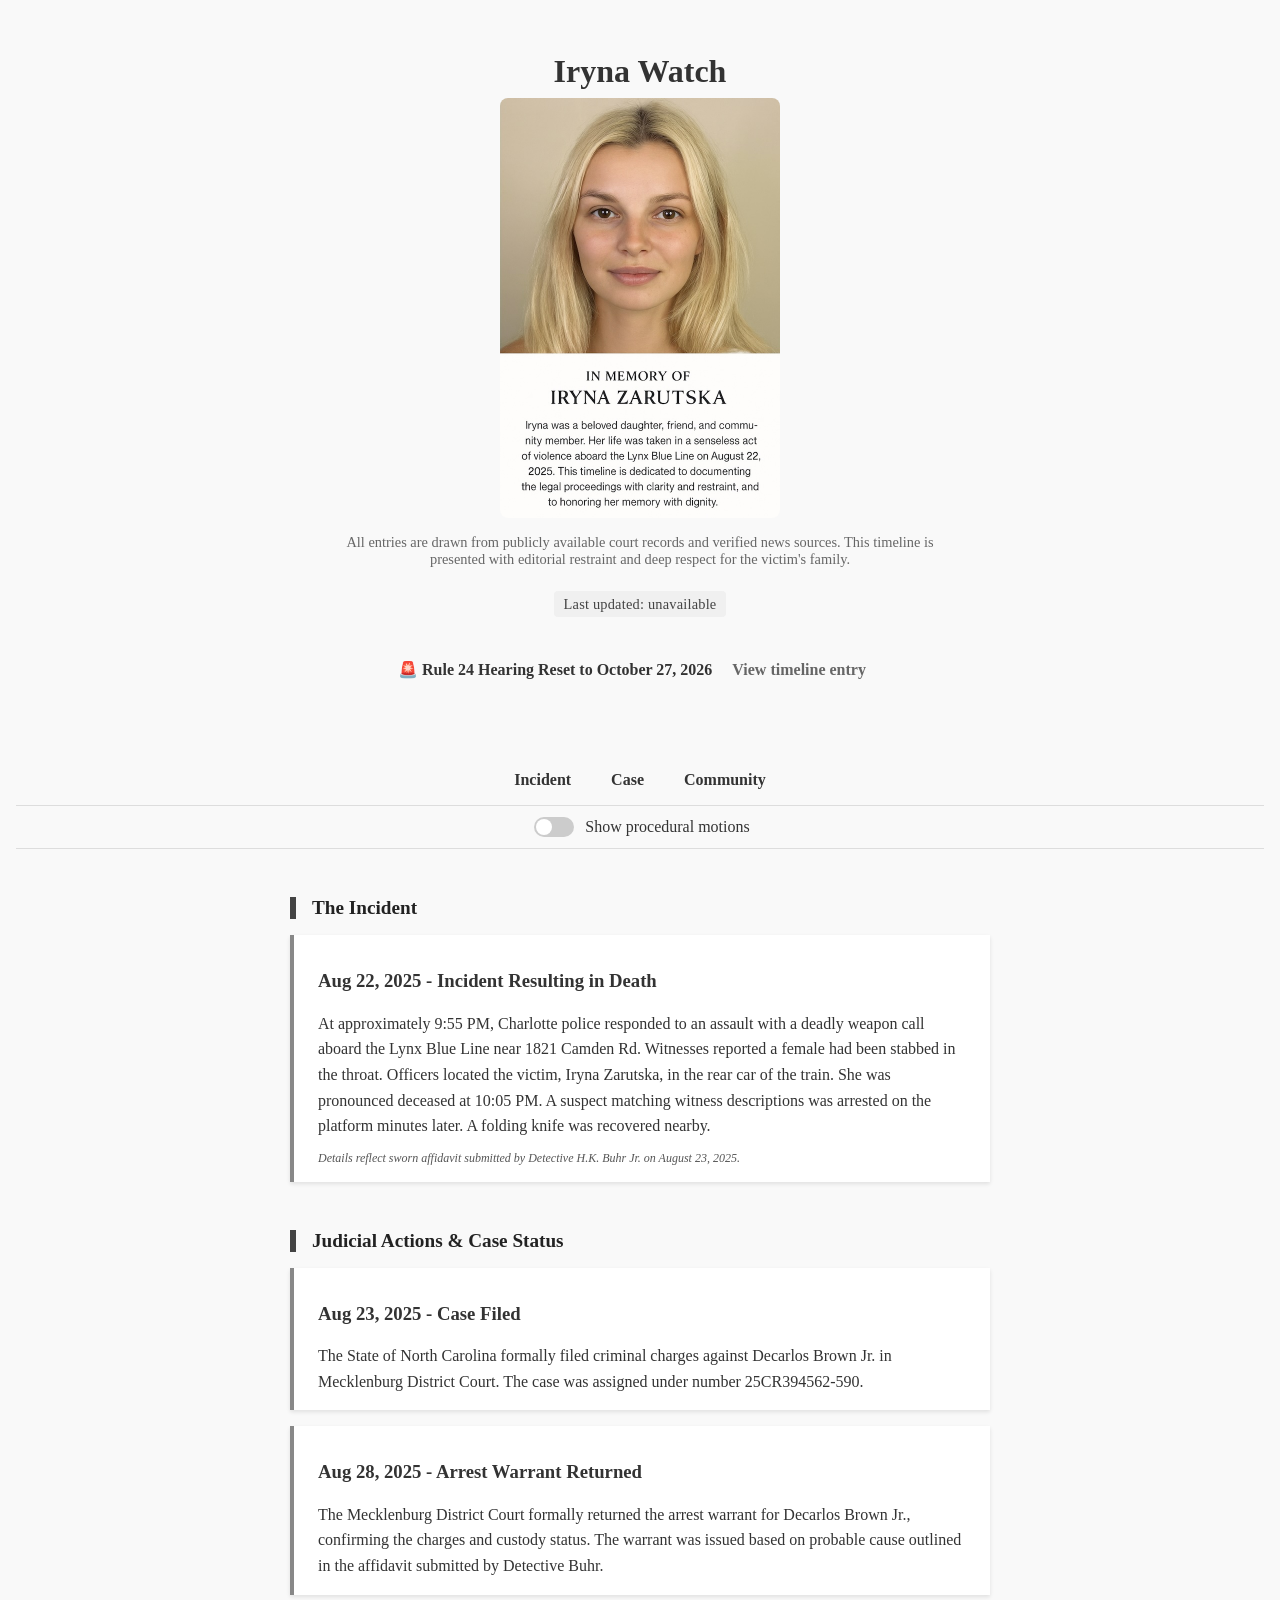
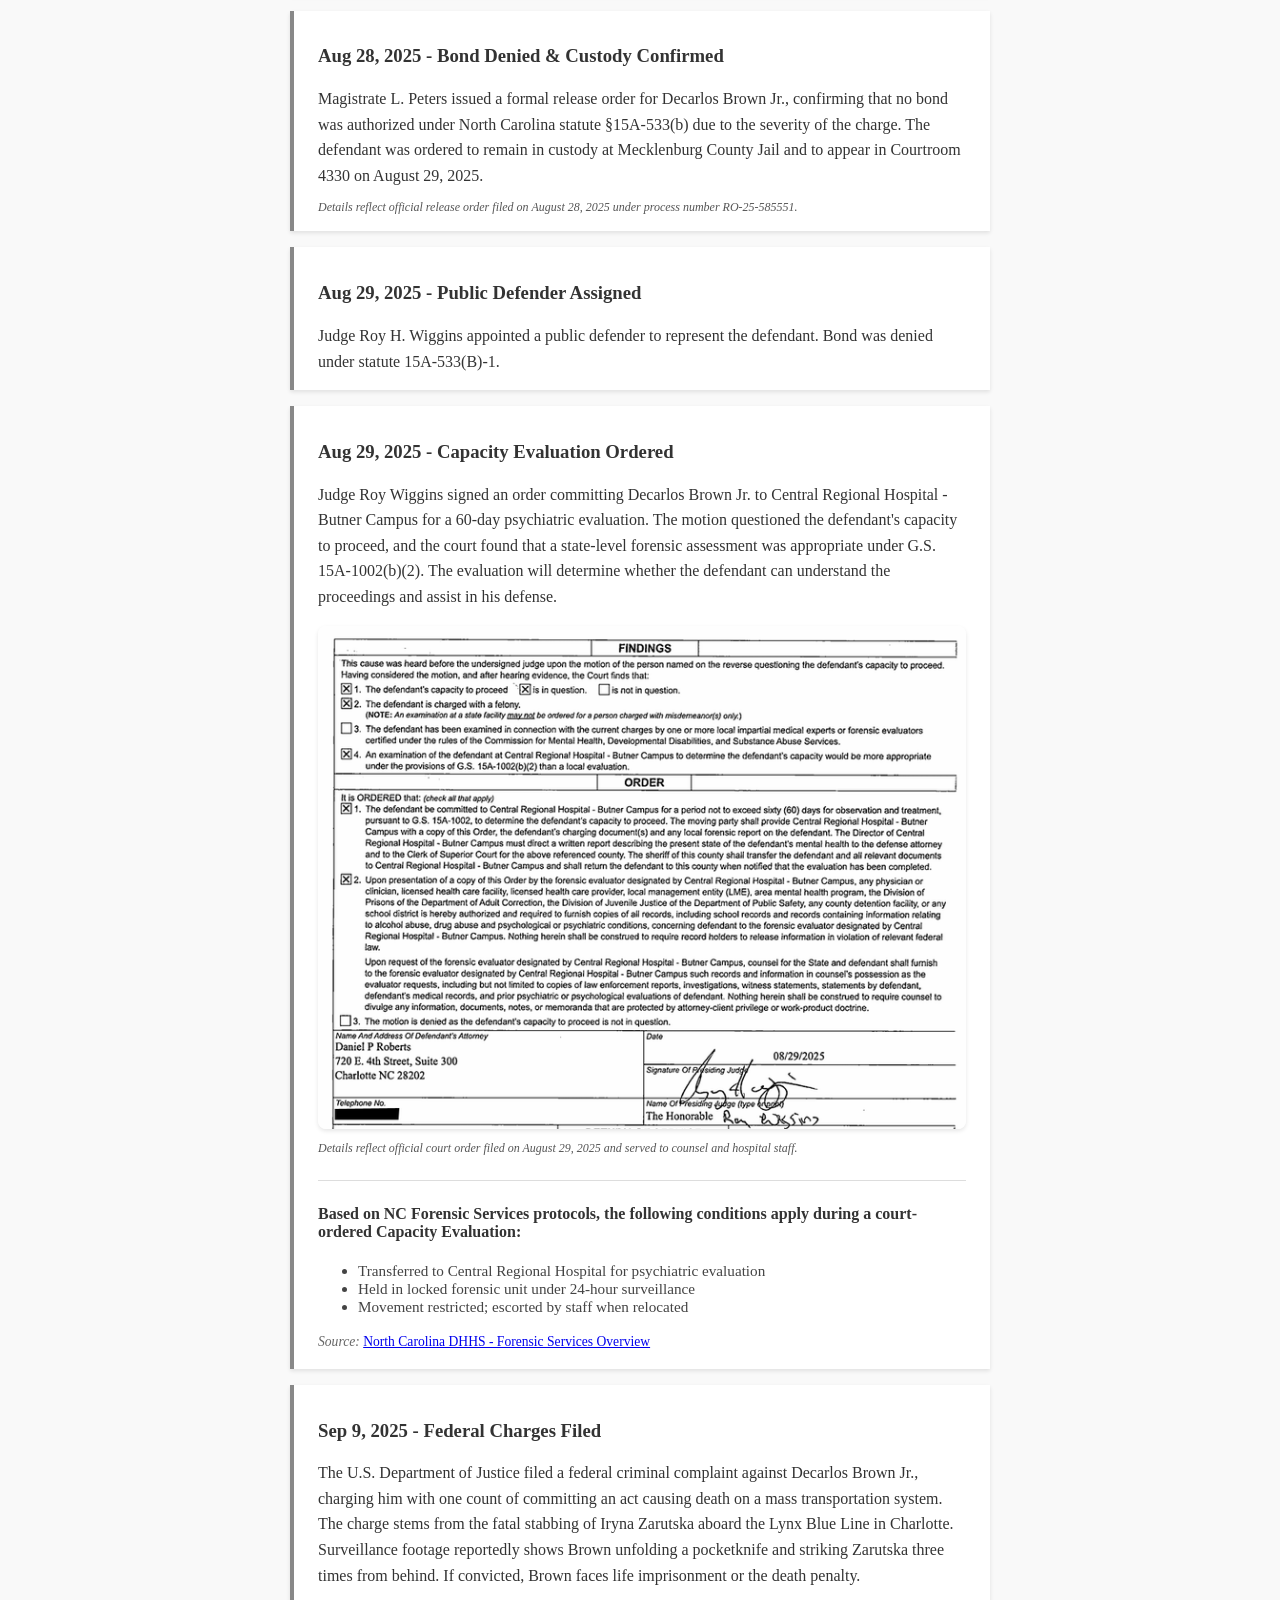
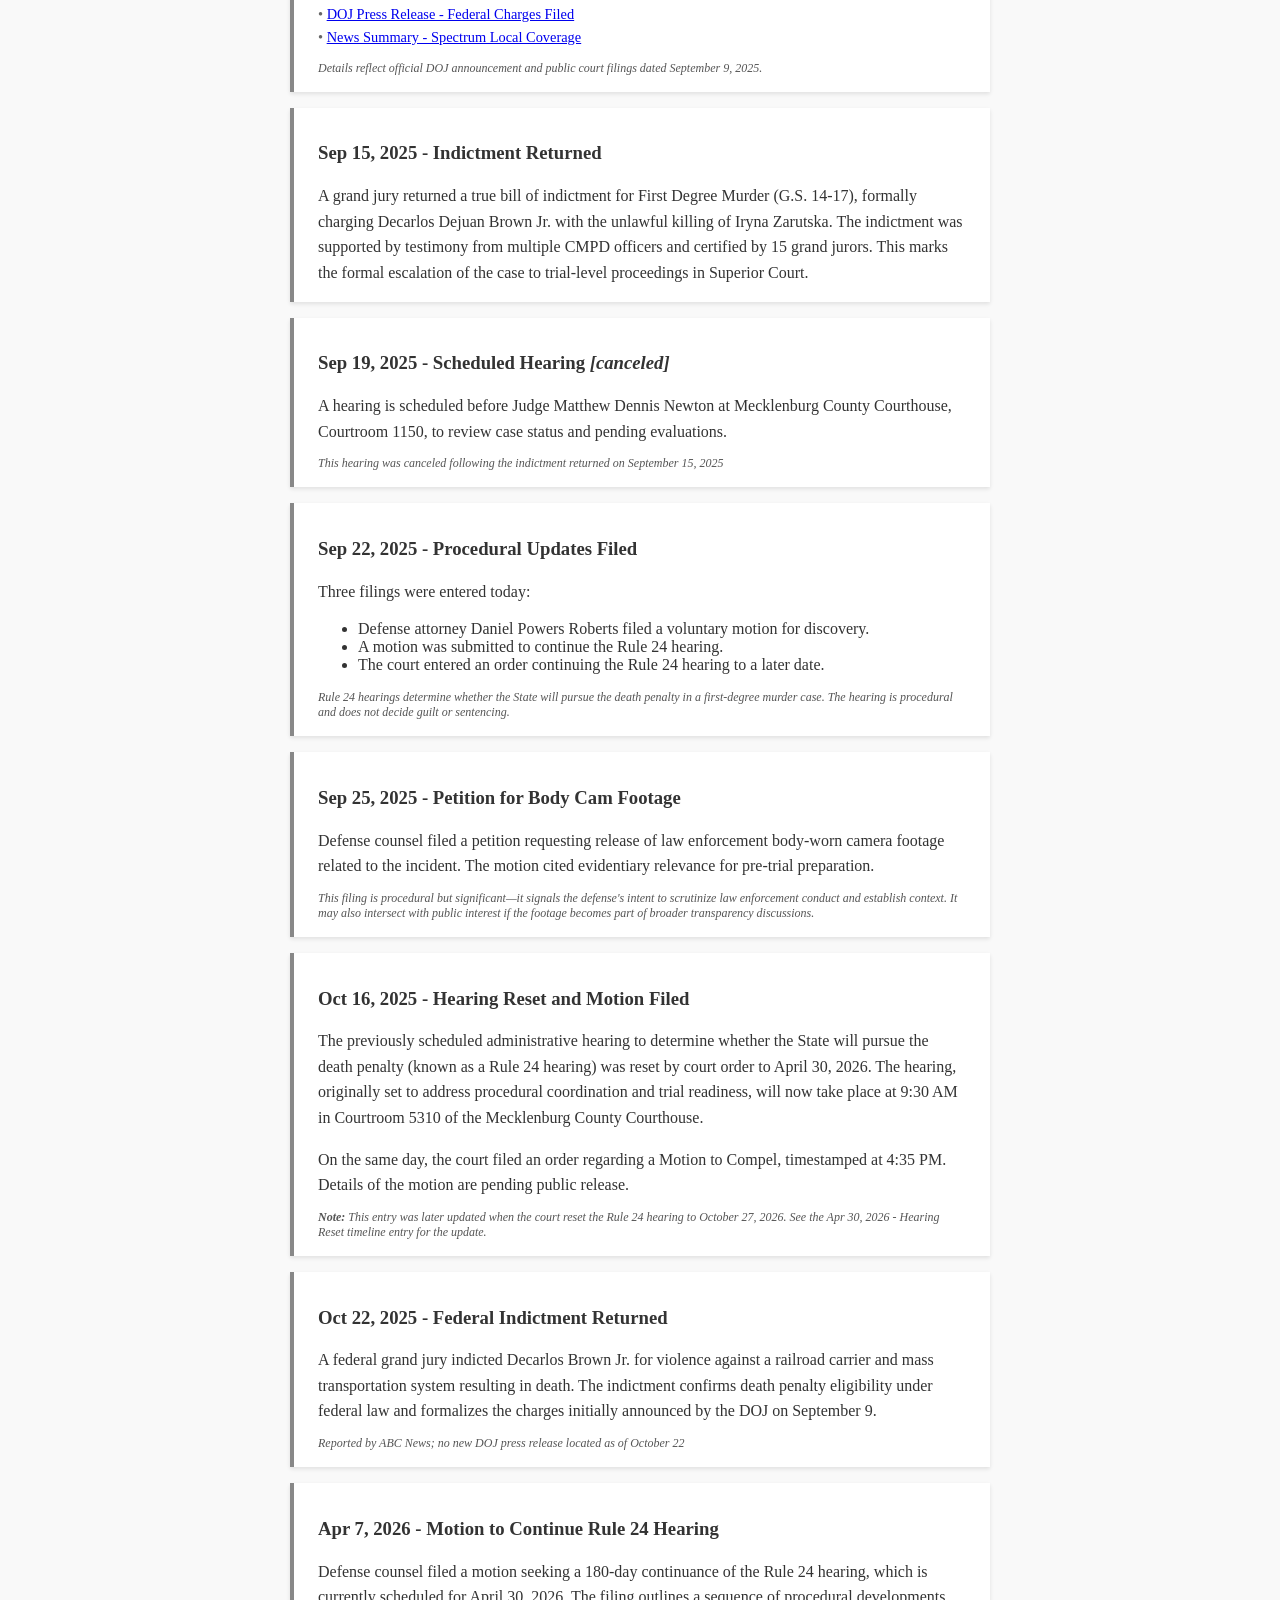
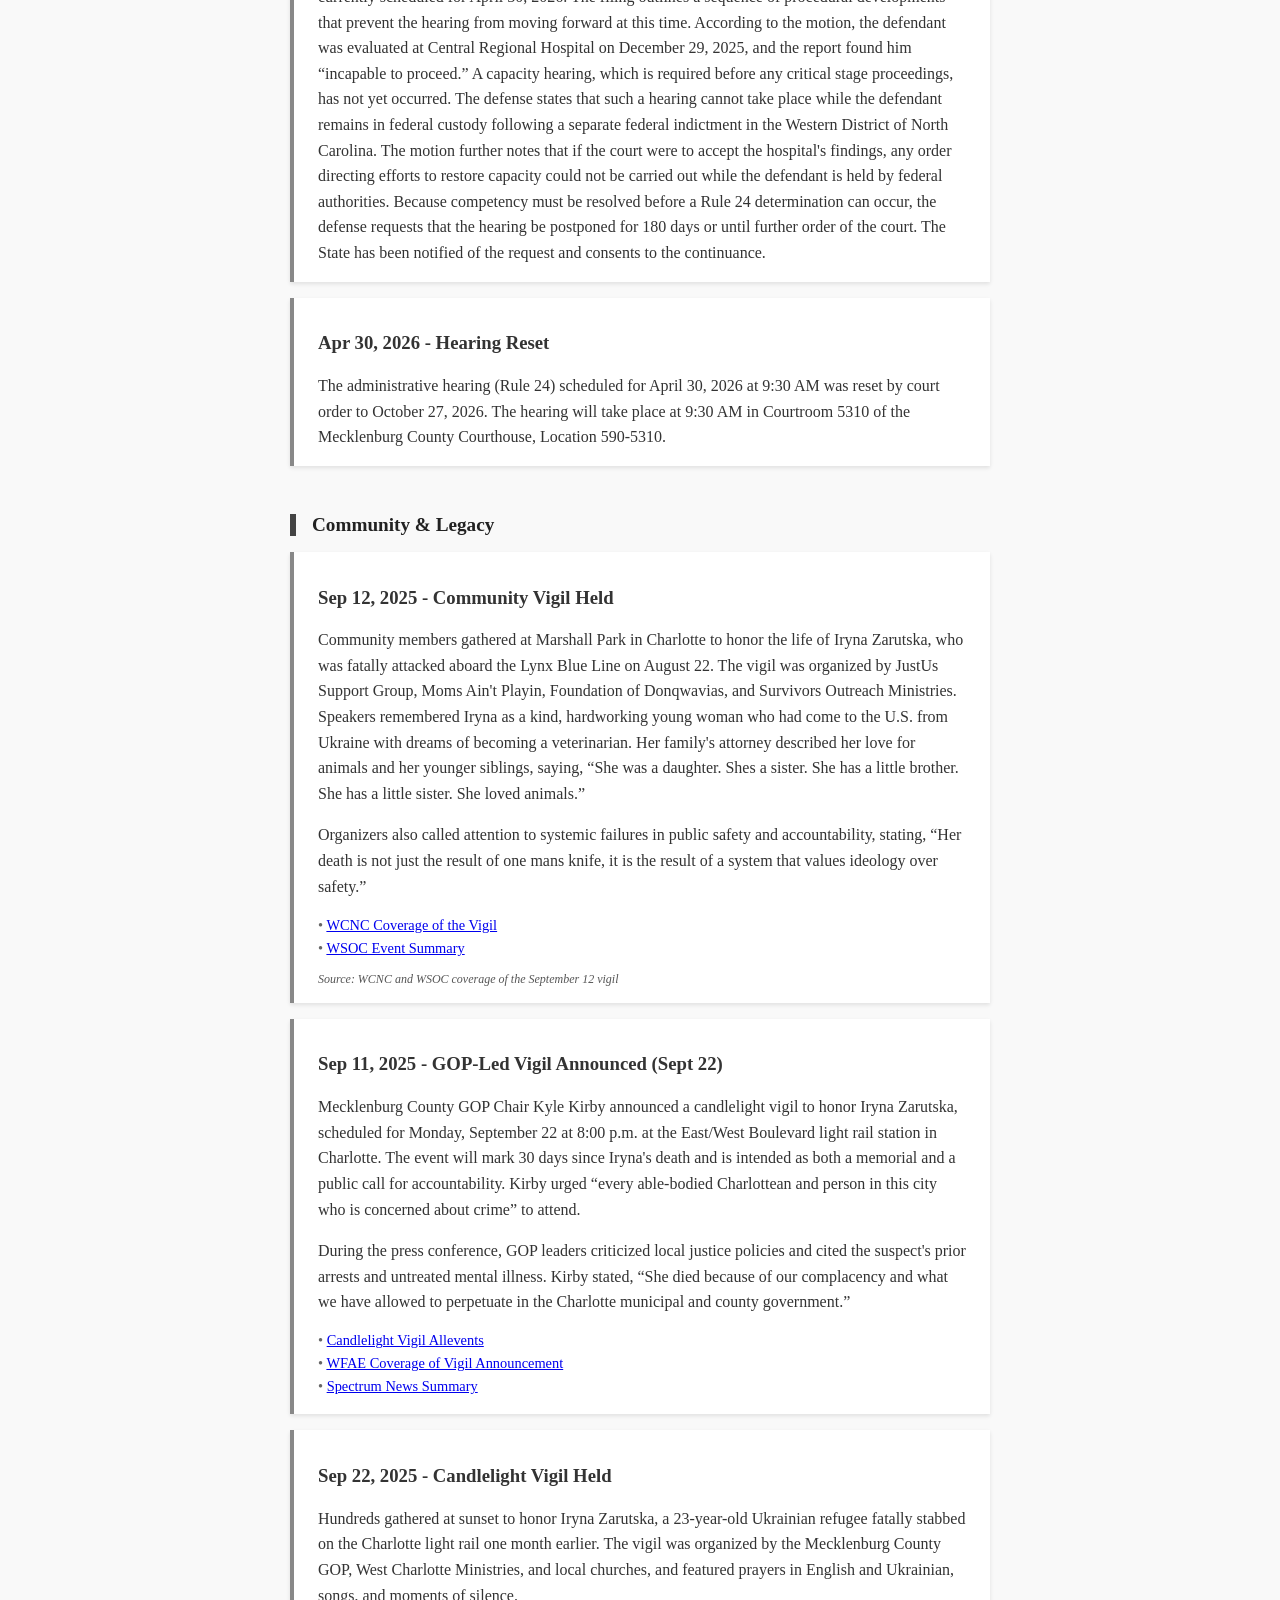
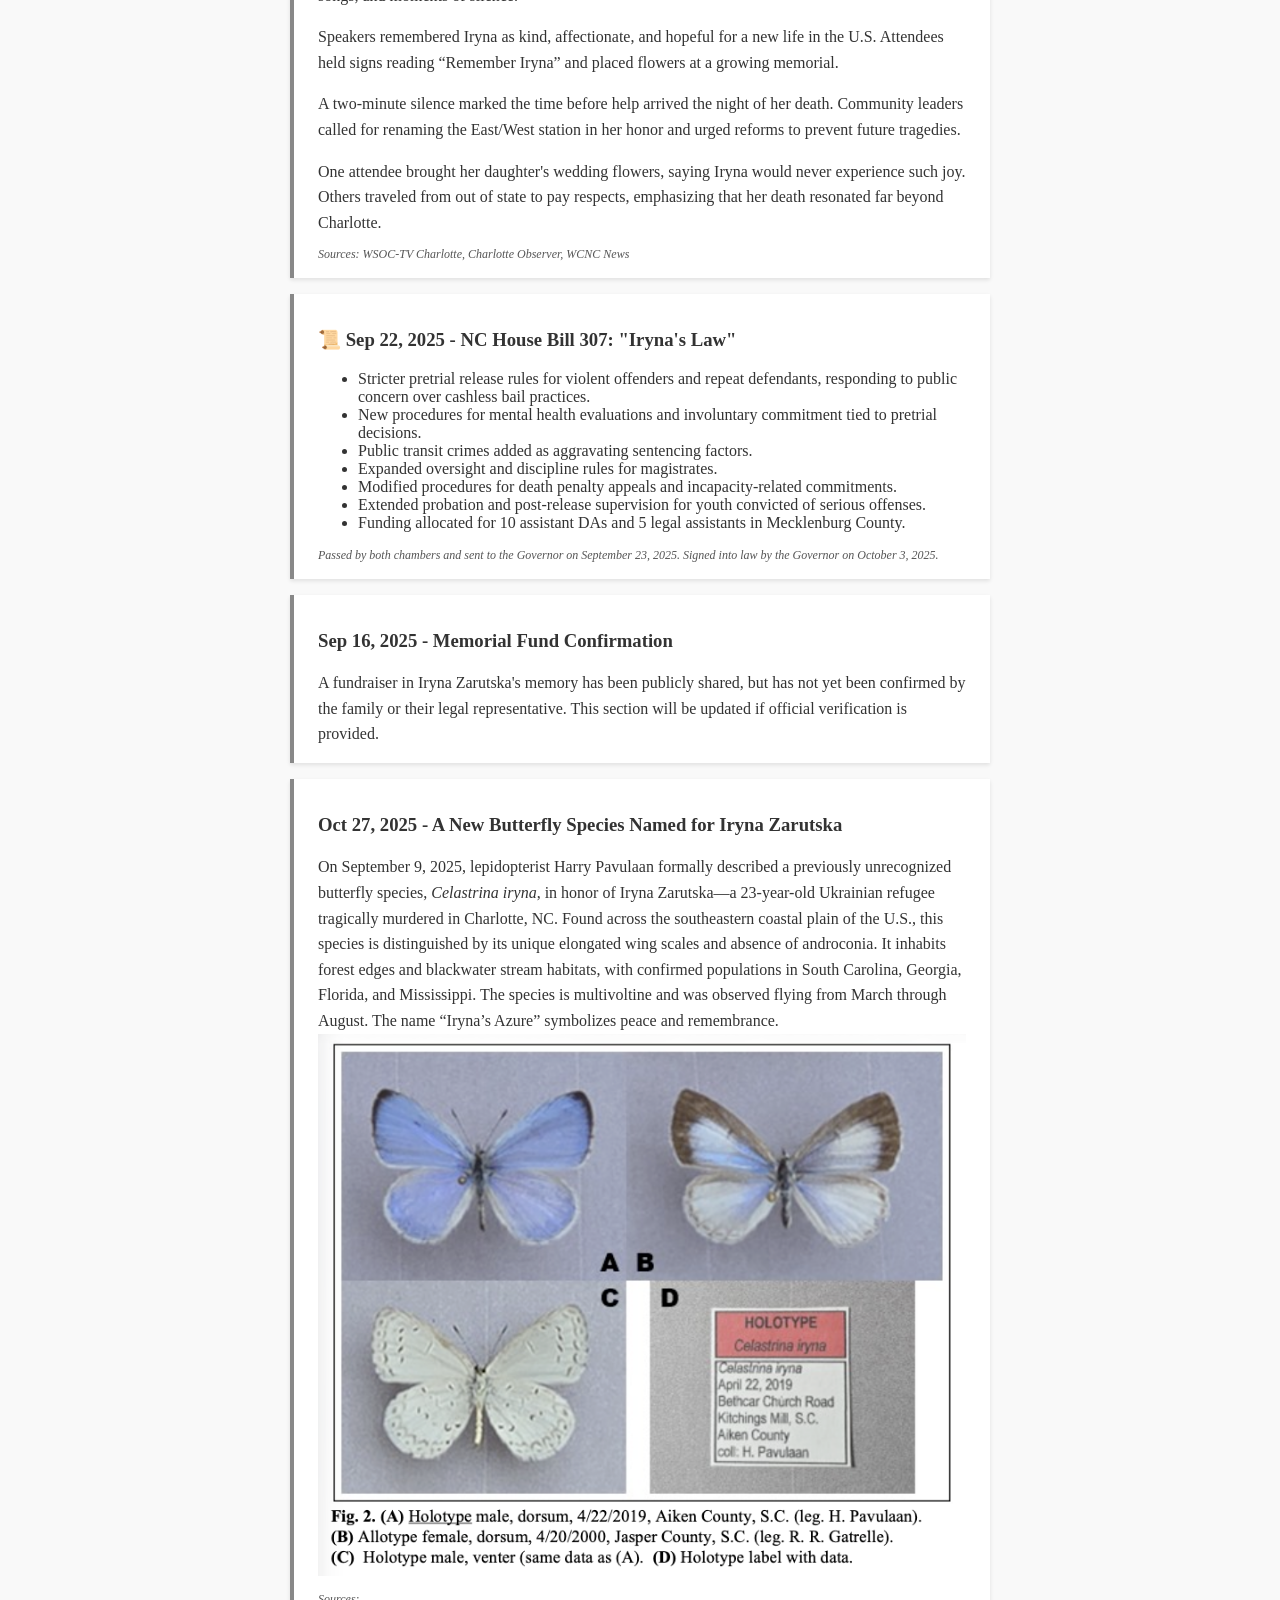
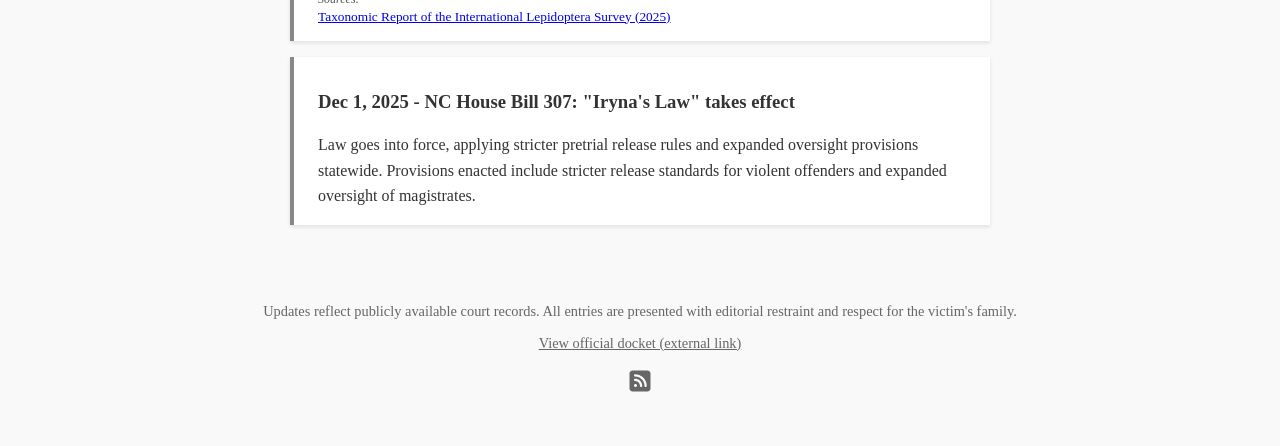
==== index.html @ 1e47bc7c "Timeline: Add Rule24 hearing reset for Oct 27 2026." ====
<!DOCTYPE html>
<html lang="en">
  <head>
    <meta charset="UTF-8">
    <title>Iryna-Watch</title>
    <meta name="description" content="Documenting the Iryna Zarutska case.">
    <meta property="og:title" content="Iryna-Watch">
    <meta property="og:description" content="Documenting the Iryna Zarutska case.">
    <meta property="og:url" content="https://irynawatch.netlify.app/">
    <meta property="og:type" content="website">
    <meta property="og:image" content="https://irynawatch.netlify.app/assets/preview.jpg">
    <meta property="og:image:type" content="image/jpeg">
    <meta property="og:image:width" content="1024">
    <meta property="og:image:height" content="1024">
    <meta property="og:locale" content="en_US">
    <meta property="og:site_name" content="Iryna-Watch">
    <meta property="og:image:alt" content="Logo and portrait for the Iryna-Watch initiative">
    <meta name="twitter:card" content="summary_large_image">
    <meta name="twitter:title" content="Iryna-Watch">
    <meta name="twitter:description" content="Documenting the Iryna Zarutska case.">
    <meta name="twitter:image" content="https://irynawatch.netlify.app/assets/twitter-preview.jpg">
    <meta name="twitter:image:alt" content="Portrait of Iryna Zarutska beside the Iryna-Watch title">
    <meta name="viewport" content="width=device-width, initial-scale=1">
    <meta name="theme-color" content="#2c2c2c">
    <link rel="stylesheet" href="./css/style.css">
    <link rel="icon" href="./assets/favicon.ico" type="image/x-icon">
    <link rel="icon" href="./assets/favicon-96x96.png" type="image/png">
    <link rel="icon" href="./assets/favicon.svg" type="image/svg+xml">
    <link rel="apple-touch-icon" href="./assets/apple-touch-icon.png" sizes="180x180">
    <meta name="apple-mobile-web-app-title" content="Iryna-Watch">
    <link rel="manifest" href="./site.webmanifest">
    <link rel="alternate" type="application/rss+xml" title="Iryna Watch RSS Feed" href="./rss.xml">
  </head>

  <body>
    <header class="page-header">

      <h1 class="page-title">Iryna Watch</h1>
      <img src="./assets/memorial-small.jpg" alt="Iryna Zarutska" class="memorial-img" width="560" height="840">
      <p class="header-desc">
        All entries are drawn from publicly available court records and verified news sources. This timeline is presented with editorial restraint and deep respect for the victim's family.
      </p>
      <p class="last-updated" id="release-tag">Last updated: loading…</p>
      <p class="hot-topic">
       🚨 <strong>Rule 24 Hearing Reset to October 27, 2026</strong>
      <a href="#Rule24Reset" class="hot-topic-link">View timeline entry</a>
      </p>

    </header>

    <nav class="timeline-nav">
      <ul>
        <li><a href="#incident">Incident</a></li>
        <li><a href="#case">Case</a></li>
        <li><a href="#community">Community</a></li>
      </ul>
  </nav>

    <div class="filter-container">
      <label class="toggle-label">
        <input type="checkbox" id="show-motions" />
        <span class="toggle-text">Show procedural motions</span>
      </label>
    </div>

    <main class="timeline">
      <h2 class="group-header" id="incident">The Incident</h2>
      <section class="timeline-card" data-tag="incident">
        <h3>Aug 22, 2025 - Incident Resulting in Death</h3>
        <p>At approximately 9:55 PM, Charlotte police responded to an assault with a deadly weapon call aboard the Lynx Blue Line near 1821 Camden Rd. Witnesses reported a female had been stabbed in the throat. Officers located the victim, Iryna Zarutska, in the rear car of the train. She was pronounced deceased at 10:05 PM. A suspect matching witness descriptions was arrested on the platform minutes later. A folding knife was recovered nearby.</p>
        <small><em>Details reflect sworn affidavit submitted by Detective H.K. Buhr Jr. on August 23, 2025.</em></small>
  </section>

      <h2 class="group-header" id="case">Judicial Actions &amp; Case Status</h2>
      <section class="timeline-card" data-tag="charges">
        <h3>Aug 23, 2025 - Case Filed</h3>
        <p>The State of North Carolina formally filed criminal charges against Decarlos Brown Jr. in Mecklenburg District Court. The case was assigned under number 25CR394562-590.</p>
  </section>

      <section class="timeline-card" data-tag="motion">
        <h3>Aug 28, 2025 - Arrest Warrant Returned</h3>
        <p>The Mecklenburg District Court formally returned the arrest warrant for Decarlos Brown Jr., confirming the charges and custody status. The warrant was issued based on probable cause outlined in the affidavit submitted by Detective Buhr.</p>
  </section>

      <section class="timeline-card" data-tag="motion">
        <h3>Aug 28, 2025 - Bond Denied &amp; Custody Confirmed</h3>
        <p>Magistrate L. Peters issued a formal release order for Decarlos Brown Jr., confirming that no bond was authorized under North Carolina statute §15A-533(b) due to the severity of the charge. The defendant was ordered to remain in custody at Mecklenburg County Jail and to appear in Courtroom 4330 on August 29, 2025.</p>
        <small><em>Details reflect official release order filed on August 28, 2025 under process number RO-25-585551.</em></small>
  </section>

      <section class="timeline-card" data-tag="hearing">
        <h3>Aug 29, 2025 - Public Defender Assigned</h3>
        <p>Judge Roy H. Wiggins appointed a public defender to represent the defendant. Bond was denied under statute 15A-533(B)-1.</p>
  </section>

      <section class="timeline-card" data-tag="motion">
        <h3>Aug 29, 2025 - Capacity Evaluation Ordered</h3>
        <p>Judge Roy Wiggins signed an order committing Decarlos Brown Jr. to Central Regional Hospital - Butner Campus for a 60-day psychiatric evaluation. The motion questioned the defendant's capacity to proceed, and the court found that a state-level forensic assessment was appropriate under G.S. 15A-1002(b)(2). The evaluation will determine whether the defendant can understand the proceedings and assist in his defense.</p>
        <img src="./assets/eval.png" alt="Court document..." class="img-doc" width="680" height="528">
        <small><em>Details reflect official court order filed on August 29, 2025 and served to counsel and hospital staff.</em></small>
        <hr class="timeline-hr">
        <h4 class="eval-conditions">
          Based on NC Forensic Services protocols, the following conditions apply during a court-ordered Capacity Evaluation:
        </h4>
        <ul class="eval-list">
          <li>Transferred to Central Regional Hospital for psychiatric evaluation</li>
          <li>Held in locked forensic unit under 24-hour surveillance</li>
          <li>Movement restricted; escorted by staff when relocated</li>
        </ul>
        <p class="eval-source">
          <em>Source:</em> <a href="https://www.ncdhhs.gov/divisions/state-operated-healthcare-facilities/forensic-services" target="_blank" rel="noopener noreferrer">North Carolina DHHS - Forensic Services Overview</a>
        </p>
  </section>

      <section class="timeline-card" data-tag="charges">
        <h3>Sep 9, 2025 - Federal Charges Filed</h3>
        <p>The U.S. Department of Justice filed a federal criminal complaint against Decarlos Brown Jr., charging him with one count of committing an act causing death on a mass transportation system. The charge stems from the fatal stabbing of Iryna Zarutska aboard the Lynx Blue Line in Charlotte. Surveillance footage reportedly shows Brown unfolding a pocketknife and striking Zarutska three times from behind. If convicted, Brown faces life imprisonment or the death penalty.</p>
        <p class="source-links">
          • <a href="https://www.justice.gov/opa/pr/justice-department-charges-light-rail-attacker-federal-crime" target="_blank" rel="noopener noreferrer">DOJ Press Release - Federal Charges Filed</a><br>
          • <a href="https://spectrumlocalnews.com/nc/charlotte/news/2025/09/09/charlotte-train-stabbing-federal-charge" target="_blank" rel="noopener noreferrer">News Summary - Spectrum Local Coverage</a>
        </p>
        <small><em>Details reflect official DOJ announcement and public court filings dated September 9, 2025.</em></small>
  </section>

      <section class="timeline-card" data-tag="indictment">
        <h3>Sep 15, 2025 - Indictment Returned</h3>
        <p>A grand jury returned a true bill of indictment for First Degree Murder (G.S. 14-17), formally charging Decarlos Dejuan Brown Jr. with the unlawful killing of Iryna Zarutska. The indictment was supported by testimony from multiple CMPD officers and certified by 15 grand jurors. This marks the formal escalation of the case to trial-level proceedings in Superior Court.</p>
  </section>

      <section class="timeline-card" data-tag="procedural-motion">
        <h3>Sep 18, 2025 - Capacity Evaluation Update</h3>
        <p>The Superior Court entered a supplementary order confirming that the defendant's forensic evaluation for capacity to proceed will be conducted at Central Regional Hospital. Any prior orders for local forensic examination were declared moot. The State did not request a hearing on the motion.</p>
  </section>

      <section class="timeline-card" data-tag="hearing">
        <h3>Sep 19, 2025 - Scheduled Hearing <em>[canceled]</em></h3>
        <p>A hearing is scheduled before Judge Matthew Dennis Newton at Mecklenburg County Courthouse, Courtroom 1150, to review case status and pending evaluations.</p>
        <small><em>This hearing was canceled following the indictment returned on September 15, 2025</em></small>
  </section>

      <section class="timeline-card" data-tag="motion">
        <h3>Sep 22, 2025 - Procedural Updates Filed</h3>
        <p>Three filings were entered today:</p>
        <ul>
          <li>Defense attorney Daniel Powers Roberts filed a voluntary motion for discovery.</li>
          <li>A motion was submitted to continue the Rule 24 hearing.</li>
          <li>The court entered an order continuing the Rule 24 hearing to a later date.</li>
        </ul>
        <small><em>Rule 24 hearings determine whether the State will pursue the death penalty in a first-degree murder case. The hearing is procedural and does not decide guilt or sentencing.</em></small>
  </section>

      <section class="timeline-card" data-tag="motion">
        <h3>Sep 25, 2025 - Petition for Body Cam Footage</h3>
        <p>Defense counsel filed a petition requesting release of law enforcement body-worn camera footage related to the incident. The motion cited evidentiary relevance for pre-trial preparation.</p>
        <small><em>This filing is procedural but significant—it signals the defense's intent to scrutinize law enforcement conduct and establish context. It may also intersect with public interest if the footage becomes part of broader transparency discussions.</em></small>  
  </section>

      <section class="timeline-card" data-tag="procedural-motion">
        <h3>Sep 26, 2025 - Ex Parte Record Access Motions</h3>
        <p>Defense counsel filed ex parte motions requesting access to institutional records, including jail, prison, and school records. The court granted each request the same day through corresponding orders.</p>
        <small><em>These filings are procedural and reflect standard pre-trial discovery efforts. Ex parte motions are reviewed by the court without opposing counsel present and are common in cases involving background or contextual records.</em></small>
  </section>

      <section class="timeline-card" data-tag="procedural-motion">
        <h3>Sep 29, 2025 - Motion and Amended Order to Compel Medical Records</h3>
        <p>Defense counsel filed a motion to compel disclosure of medical records relevant to the defendant, citing evidentiary relevance for pre-trial preparation. On October 1, the court issued an amended order refining the request: limiting the date range to January 1 - August 31, 2025, reinforcing HIPAA compliance, and prohibiting public disclosure without further court approval.</p>
        <small><em>This motion is procedural and does not imply any specific condition or outcome. Medical record requests are common in cases where health history may inform legal arguments. A defense objection to the amended order was filed on October 3, 2025; no ruling has been issued</em></small>
  </section>

      <section class="timeline-card" data-tag="procedural-motion">
        <h3>Oct 10, 2025 - Request for Duplicate Audio Recording</h3>
        <p>A procedural request was filed to obtain a copy of the courtroom audio from the October 3 hearing in the case of State of NC v. Decarlos Dejuan Brown, Jr.</p>
        <small><em>No transcript included; request pertains to non-confidential audio only.</em></small>
  </section>

      <section class="timeline-card" data-tag="hearing" id="Rule24Hearing">
        <h3>Oct 16, 2025 - Hearing Reset and Motion Filed</h3>
        <p>The previously scheduled administrative hearing to determine whether the State will pursue the death penalty (known as a Rule 24 hearing) was reset by court order to April 30, 2026. The hearing, originally set to address procedural coordination and trial readiness, will now take place at 9:30 AM in Courtroom 5310 of the Mecklenburg County Courthouse.</p>
        <p>On the same day, the court filed an order regarding a Motion to Compel, timestamped at 4:35 PM. Details of the motion are pending public release.</p>
        <small><em><strong>Note:</strong> This entry was later updated when the court reset the Rule 24 hearing to October 27, 2026. See the Apr 30, 2026 - Hearing Reset timeline entry for the update.</em></small>
  </section>

      <section class="timeline-card" data-tag="procedural-motion">
        <h3>Oct 20, 2025 - Motion for Protective Order</h3>
        <p>A motion for protective order for records was filed.</p>
        <small><em>Typically used to request that certain records be shielded from disclosure during a case. While the docket does not specify which party filed the motion or what records are involved, these motions are commonly used to protect sensitive personal, medical, or institutional information. Further updates may clarify the scope or outcome.</em></small>
  </section>

      <section class="timeline-card" data-tag="charges">
        <h3>Oct 22, 2025 - Federal Indictment Returned</h3>
        <p>A federal grand jury indicted Decarlos Brown Jr. for violence against a railroad carrier and mass transportation system resulting in death. The indictment confirms death penalty eligibility under federal law and formalizes the charges initially announced by the DOJ on September 9.</p>
        <small><em>Reported by ABC News; no new DOJ press release located as of October 22</em></small>
  </section>

      <section class="timeline-card" data-tag="procedural-motion">
        <h3>Jan 14, 2026 - Notice of Intent to Comply</h3>
        <p>A state agency filed a Notice of Intent to Comply with G.S. 120-19. The docket entry did not identify which agency or which records the notice pertains to, and no related filings were added.</p>
  </section>

      <section class="timeline-card" data-tag="procedural-motion">
        <h3>Mar 11, 2026 - Backfilled Scanned Motions and Orders</h3>
        <p>The Clerk's Office uploaded scanned copies of several sealed motions and orders originally filed between September and December 2025. These include ex parte requests for medical, jail, school, and prison records, along with related orders and affidavits. No new filings or substantive case activity were added to the docket; the update reflects the addition of the underlying PDF documents.</p>
  </section>

      <section class="timeline-card" data-tag="motion" id="Rule24Motion">
        <h3>Apr 7, 2026 - Motion to Continue Rule 24 Hearing</h3>
        <p>Defense counsel filed a motion seeking a 180-day continuance of the Rule 24 hearing, which is currently scheduled for April 30, 2026. The filing outlines a sequence of procedural developments that prevent the hearing from moving forward at this time. According to the motion, the defendant was evaluated at Central Regional Hospital on December 29, 2025, and the report found him “incapable to proceed.” A capacity hearing, which is required before any critical stage proceedings, has not yet occurred. The defense states that such a hearing cannot take place while the defendant remains in federal custody following a separate federal indictment in the Western District of North Carolina. The motion further notes that if the court were to accept the hospital's findings, any order directing efforts to restore capacity could not be carried out while the defendant is held by federal authorities. Because competency must be resolved before a Rule 24 determination can occur, the defense requests that the hearing be postponed for 180 days or until further order of the court. The State has been notified of the request and consents to the continuance.</p>
  </section>

      <section class="timeline-card" data-tag="hearing" id="Rule24Reset">
        <h3>Apr 30, 2026 - Hearing Reset</h3>
        <p>The administrative hearing (Rule 24) scheduled for April 30, 2026 at 9:30 AM was reset by court order to October 27, 2026. The hearing will take place at 9:30 AM in Courtroom 5310 of the Mecklenburg County Courthouse, Location 590-5310.</p>
  </section>



      <h2 class="group-header" id="community">Community &amp; Legacy</h2>
      <section class="timeline-card" data-tag="community">
        <h3>Sep 12, 2025 - Community Vigil Held</h3>
        <p>Community members gathered at Marshall Park in Charlotte to honor the life of Iryna Zarutska, who was fatally attacked aboard the Lynx Blue Line on August 22. The vigil was organized by JustUs Support Group, Moms Ain't Playin, Foundation of Donqwavias, and Survivors Outreach Ministries. Speakers remembered Iryna as a kind, hardworking young woman who had come to the U.S. from Ukraine with dreams of becoming a veterinarian. Her family's attorney described her love for animals and her younger siblings, saying, “She was a daughter. Shes a sister. She has a little brother. She has a little sister. She loved animals.”</p>
        <p>Organizers also called attention to systemic failures in public safety and accountability, stating, “Her death is not just the result of one mans knife, it is the result of a system that values ideology over safety.”</p>
        <p class="community-links">
          • <a href="https://www.wcnc.com/article/news/local/iryna-zarutska-charlotte-vigil/275-5983fac2-8337-4d11-b2a3-eb9b5cf558e5" target="_blank" rel="noopener noreferrer">WCNC Coverage of the Vigil</a><br>
          • <a href="https://www.wsoctv.com/news/local/vigil-be-held-friday-iryna-zarutska/EUEEP2QCGBEONLKJPRVCRZM45Q/" target="_blank" rel="noopener noreferrer">WSOC Event Summary</a>
        </p>
        <small><em>Source: WCNC and WSOC coverage of the September 12 vigil</em></small>
  </section>

      <section class="timeline-card" data-tag="community">
        <h3>Sep 11, 2025 - GOP-Led Vigil Announced (Sept 22)</h3>
        <p>Mecklenburg County GOP Chair Kyle Kirby announced a candlelight vigil to honor Iryna Zarutska, scheduled for Monday, September 22 at 8:00 p.m. at the East/West Boulevard light rail station in Charlotte. The event will mark 30 days since Iryna's death and is intended as both a memorial and a public call for accountability. Kirby urged “every able-bodied Charlottean and person in this city who is concerned about crime” to attend.</p>
        <p>During the press conference, GOP leaders criticized local justice policies and cited the suspect's prior arrests and untreated mental illness. Kirby stated, “She died because of our complacency and what we have allowed to perpetuate in the Charlotte municipal and county government.”</p>
        <p class="community-links">
          • <a href="https://allevents.in/charlotte/200028863220029?ref=sharer" target="_blank" rel="noopener noreferrer">Candlelight Vigil Allevents</a><br>
          • <a href="https://www.wfae.org/crime-justice/2025-09-11/mecklenburg-gop-plans-candlelight-vigil-for-light-rail-stabbing-victim" target="_blank" rel="noopener noreferrer">WFAE Coverage of Vigil Announcement</a><br>
          • <a href="https://spectrumlocalnews.com/nc/charlotte/news/2025/09/11/north-carolina-republicans-charlotte-stabbing" target="_blank" rel="noopener noreferrer">Spectrum News Summary</a>
        </p>
  </section>

      <section class="timeline-card" data-tag="community">
        <h3>Sep 22, 2025 - Candlelight Vigil Held</h3>
        <p>Hundreds gathered at sunset to honor Iryna Zarutska, a 23-year-old Ukrainian refugee fatally stabbed on the Charlotte light rail one month earlier. The vigil was organized by the Mecklenburg County GOP, West Charlotte Ministries, and local churches, and featured prayers in English and Ukrainian, songs, and moments of silence.</p>
        <p>Speakers remembered Iryna as kind, affectionate, and hopeful for a new life in the U.S. Attendees held signs reading “Remember Iryna” and placed flowers at a growing memorial.</p>
        <p>A two-minute silence marked the time before help arrived the night of her death. Community leaders called for renaming the East/West station in her honor and urged reforms to prevent future tragedies.</p>
        <p>One attendee brought her daughter's wedding flowers, saying Iryna would never experience such joy. Others traveled from out of state to pay respects, emphasizing that her death resonated far beyond Charlotte.</p>
        <small><em>Sources: WSOC-TV Charlotte, Charlotte Observer, WCNC News</em></small>
  </section>

      <section class="timeline-card" data-tag="community">
        <h3>📜 Sep 22, 2025 - NC House Bill 307: "Iryna's Law"</h3>
        <ul>
          <li>Stricter pretrial release rules for violent offenders and repeat defendants, responding to public concern over cashless bail practices.</li>
          <li>New procedures for mental health evaluations and involuntary commitment tied to pretrial decisions.</li>
          <li>Public transit crimes added as aggravating sentencing factors.</li>
          <li>Expanded oversight and discipline rules for magistrates.</li>
          <li>Modified procedures for death penalty appeals and incapacity-related commitments.</li>
          <li>Extended probation and post-release supervision for youth convicted of serious offenses.</li>
          <li>Funding allocated for 10 assistant DAs and 5 legal assistants in Mecklenburg County.</li>
        </ul>
        <small><em>Passed by both chambers and sent to the Governor on September 23, 2025. Signed into law by the Governor on October 3, 2025.</em></small>
  </section>

      <section class="timeline-card" data-tag="community">
        <h3>Sep 16, 2025 - Memorial Fund Confirmation</h3>
        <p>A fundraiser in Iryna Zarutska's memory has been publicly shared, but has not yet been confirmed by the family or their legal representative. This section will be updated if official verification is provided.</p>
  </section>

      <section class="timeline-card" data-tag="community" id="celastrina">
        <h3>Oct 27, 2025 - A New Butterfly Species Named for Iryna Zarutska</h3>
        <p>On September 9, 2025, lepidopterist Harry Pavulaan formally described a previously unrecognized butterfly species, <em>Celastrina iryna</em>, in honor of Iryna Zarutska—a 23-year-old Ukrainian refugee tragically murdered in Charlotte, NC. Found across the southeastern coastal plain of the U.S., this species is distinguished by its unique elongated wing scales and absence of androconia. It inhabits forest edges and blackwater stream habitats, with confirmed populations in South Carolina, Georgia, Florida, and Mississippi. The species is multivoltine and was observed flying from March through August. The name “Iryna’s Azure” symbolizes peace and remembrance.</p>
        <img src="./assets/celastrina-iryna.png" alt="Celastrina iryna holotype and allotype specimens" style="max-width:100%; height:auto;" />
        <small><em>Sources: </em><a href="https://digitalcommons.unl.edu/taxrpt/99" target="_blank">Taxonomic Report of the International Lepidoptera Survey (2025)</a></small>
  </section>

      <section class="timeline-card" data-tag="community" id="nc-house-bill-307">
        <h3>Dec 1, 2025 - NC House Bill 307: "Iryna's Law" takes effect</h3>
        <p>Law goes into force, applying stricter pretrial release rules and expanded oversight provisions statewide. Provisions enacted include stricter release standards for violent offenders and expanded oversight of magistrates.</p>
  </section>

    </main>

    <footer class="site-footer">
      <p>Updates reflect publicly available court records. All entries are presented with editorial restraint and respect for the victim's family.
      </p>
      <p>
        <a href="https://portal-nc.tylertech.cloud/app/RegisterOfActions/#/CD20A6C0FA0982A10AA153BC8CFC8214425060B1E84C22A7C8136D648B1D5587CCE50975BA0FE4952DAFDAE432EEDBA54657A2A8B636FB0D4304F8B2B06D79FDADA89FB85B9DDB947B189E45DF8B0470/anon/portalembed" target="_blank" rel="noopener" class="court-link">
          View official docket (external link)
        </a>
      </p>
      <p>
        <a href="./rss.xml" title="Subscribe to RSS feed"><img src="./assets/rss.svg" alt="RSS Feed" style="width:30px; height:30px;"/>
        </a>
      </p>
    </footer>
  
    <script src="./js/script.js"></script>
    <script src="./js/release-tag.js"></script>
  
  </body>
</html>
---- css/style.css ----
:root {
  --nav-height: 3em;
  --scroll-offset: 100px; 
}

/* Global behavior */
html {
  scroll-behavior: smooth;
}

[id] {
  scroll-margin-top: var(--scroll-offset);
}

/* Box-sizing reset for layout sanity */

*, *::before, *::after {
  box-sizing: border-box;
}

/* Header styles */

header.page-header {
  text-align: center;
  margin-bottom: 2rem;
}

.page-title {
  font-size: 2rem;
  margin-bottom: 0.5rem;
}

.memorial-img {
  max-width: 280px;
  height: auto;
  aspect-ratio: 2 / 3;
  border-radius: 8px;
  margin: 0 auto 1rem;
  display: block;
}

.header-desc {
  font-size: 0.9rem;
  color: #666;
  max-width: 600px;
  margin: 0.5rem auto;
}

/* Timeline card details */

.timeline-card .details {
  font-size: 0.9rem;
  color: #666;
}

.timeline-card .img-doc {
  max-width: 100%;
  height: auto;
  aspect-ratio: 85 / 66; /* Matches 680 × 528 */
  border-radius: 8px;
  margin-top: 1rem;
  box-shadow: 0 2px 4px color-mix(in srgb, black 10%, transparent);
  display: block;
}

.timeline-card .eval-conditions {
  font-size: 1rem;
  margin-top: 1rem;
  color: #333;
}

.timeline-card .eval-list {
  font-size: 0.95rem;
  color: #444;
  margin-top: 0.5rem;
}

.timeline-card .eval-source {
  font-size: 0.85rem;
  color: #666;
  margin-top: 0.5rem;
}

.timeline-card .source-links {
  font-size: 0.9rem;
  color: #666;
}

.timeline-card .community-links {
  font-size: 0.9rem;
  color: #666;
}

.court-link {
  color: #666;
  text-decoration: underline;
}

.timeline-hr {
  border: none;
  border-top: 1px solid #ddd;
  margin: 1.5rem 0;
}

body {
  font-family: Georgia, serif;
  background: #f9f9f9;
  margin: 0;
  padding: 1rem;
  color: #333;
}

header {
  text-align: center;
  padding: 1rem 0;
}

h1 {
  margin-bottom: 0.5rem;
}

.timeline {
  max-width: 700px;
  margin: 0 auto;
}

.group-header {
  border-left: 6px solid #444;
  padding-left: 1rem;
  margin-top: 3rem;
  margin-bottom: 1rem;
  font-size: 1.2rem;
  font-weight: bold;
  color: #222;
}

/* Improve contrast for small/em text */

.timeline-card small em {
  display: block;
  margin-top: 1em;
  font-size: 0.9em;
  color: #555;
}

.timeline-card {
  background: #fff;
  border-left: 4px solid #888;
  margin: 1rem 0;
  padding: 1rem 1.5rem;
  box-shadow: 0 2px 4px color-mix(in srgb, black 10%, transparent);
}

.timeline-card h2 {
  margin-top: 0;
  font-size: 1.1rem;
  color: #222;
}

.timeline-card p {
  margin-bottom: 0;
  line-height: 1.6;
}

/* Container styling */

.timeline-nav {
  background: #f9f9f9;
  padding: 0.5em 1em;
  border-bottom: 1px solid #ddd;
  text-align: center;
  position: sticky;
  top: 0;
  z-index: 1000;
}

/* Horizontal list layout */

.timeline-nav ul {
  display: inline-flex;
  gap: 1em;
  margin: 0;
  padding: 0;
  list-style: none;
}

/* Individual link styling */

.timeline-nav a {
  display: inline-block;
  text-decoration: none;
  color: #333;
  font-weight: bold;
  padding: 0.5em 0.75em;
  border-radius: 4px;
  transition: background 0.2s ease;
  white-space: nowrap;
}

.footer-links a {
  display: inline-block;
  margin: 0.5em;
  color: #666;
  text-decoration: none;
}

.footer-links a:hover {
  color: #333;
  text-decoration: underline;
}

/* Timeline hover effect (must come after .footer-links a:hover) */

.timeline-nav a:hover {
  background: #f0f0f0;
}

/* Footer styles */

.site-footer {
  text-align: center;
  font-size: 0.9rem;
  color: #666;
  margin-top: 3rem;
  padding: 1rem;
}

@media (width <= 480px) {
  .timeline-nav a {
    white-space: normal;
    word-break: break-word;
    text-align: center;
  }
}

/* Hot topic styling */

.timeline-hot-topic {
  background: #fff8e1;
  border-bottom: 1px solid #ddd;
  padding: 0.75rem 1rem;
  text-align: center;
  font-weight: bold;
  font-size: 1rem;
  border-left: 4px solid #546e7a;
  margin-bottom: 1em;
}

.hot-topic-link {
  color: #666;
  text-decoration: none;
  display: inline-block;
  padding: 0.75rem 1rem;
  text-align: center;
  font-weight: bold;
}

.hot-topic-link:hover {
  text-decoration: underline;
  background: #f0f0f0;
  border-bottom: 1px solid #ddd;
  color: #666;
}

/* Last updated badge */

.last-updated {
  font-size: 0.9rem;
  font-weight: 500;
  letter-spacing: 0.2px;
  color: #444;
  background-color: #f0f0f0;
  padding: 0.3rem 0.6rem;
  border-radius: 4px;
  display: inline-block;
  margin-bottom: 1rem;
}

/* Procedural motion hiding */

section.timeline-card[data-tag="procedural-motion"] {
  display: none;
}

/* Filter container */

.filter-container {
  position: sticky;
  display: flex;
  justify-content: center;
  top: var(--nav-height);
  border-bottom: 1px solid #ddd;
  background-color: #f9f9f9;
  z-index: 10;
  padding: 0.5em;
}

/* Toggle controls */

.toggle-label {
  display: flex;
  align-items: center;
  gap: 0.5em;
  font-size: 1rem;
  cursor: pointer;
}

.toggle-text {
  line-height: 1;
}

input[type="checkbox"] {
  appearance: none;
  width: 40px;
  height: 20px;
  background: #ccc;
  border-radius: 10px;
  position: relative;
  outline: none;
  cursor: pointer;
}

input[type="checkbox"]:checked {
  background: #07c;
}

input[type="checkbox"]::before {
  content: '';
  position: absolute;
  top: 2px;
  left: 2px;
  width: 16px;
  height: 16px;
  background: white;
  border-radius: 50%;
  transition: 0.2s;
}

input[type="checkbox"]:checked::before {
  left: 22px;
}
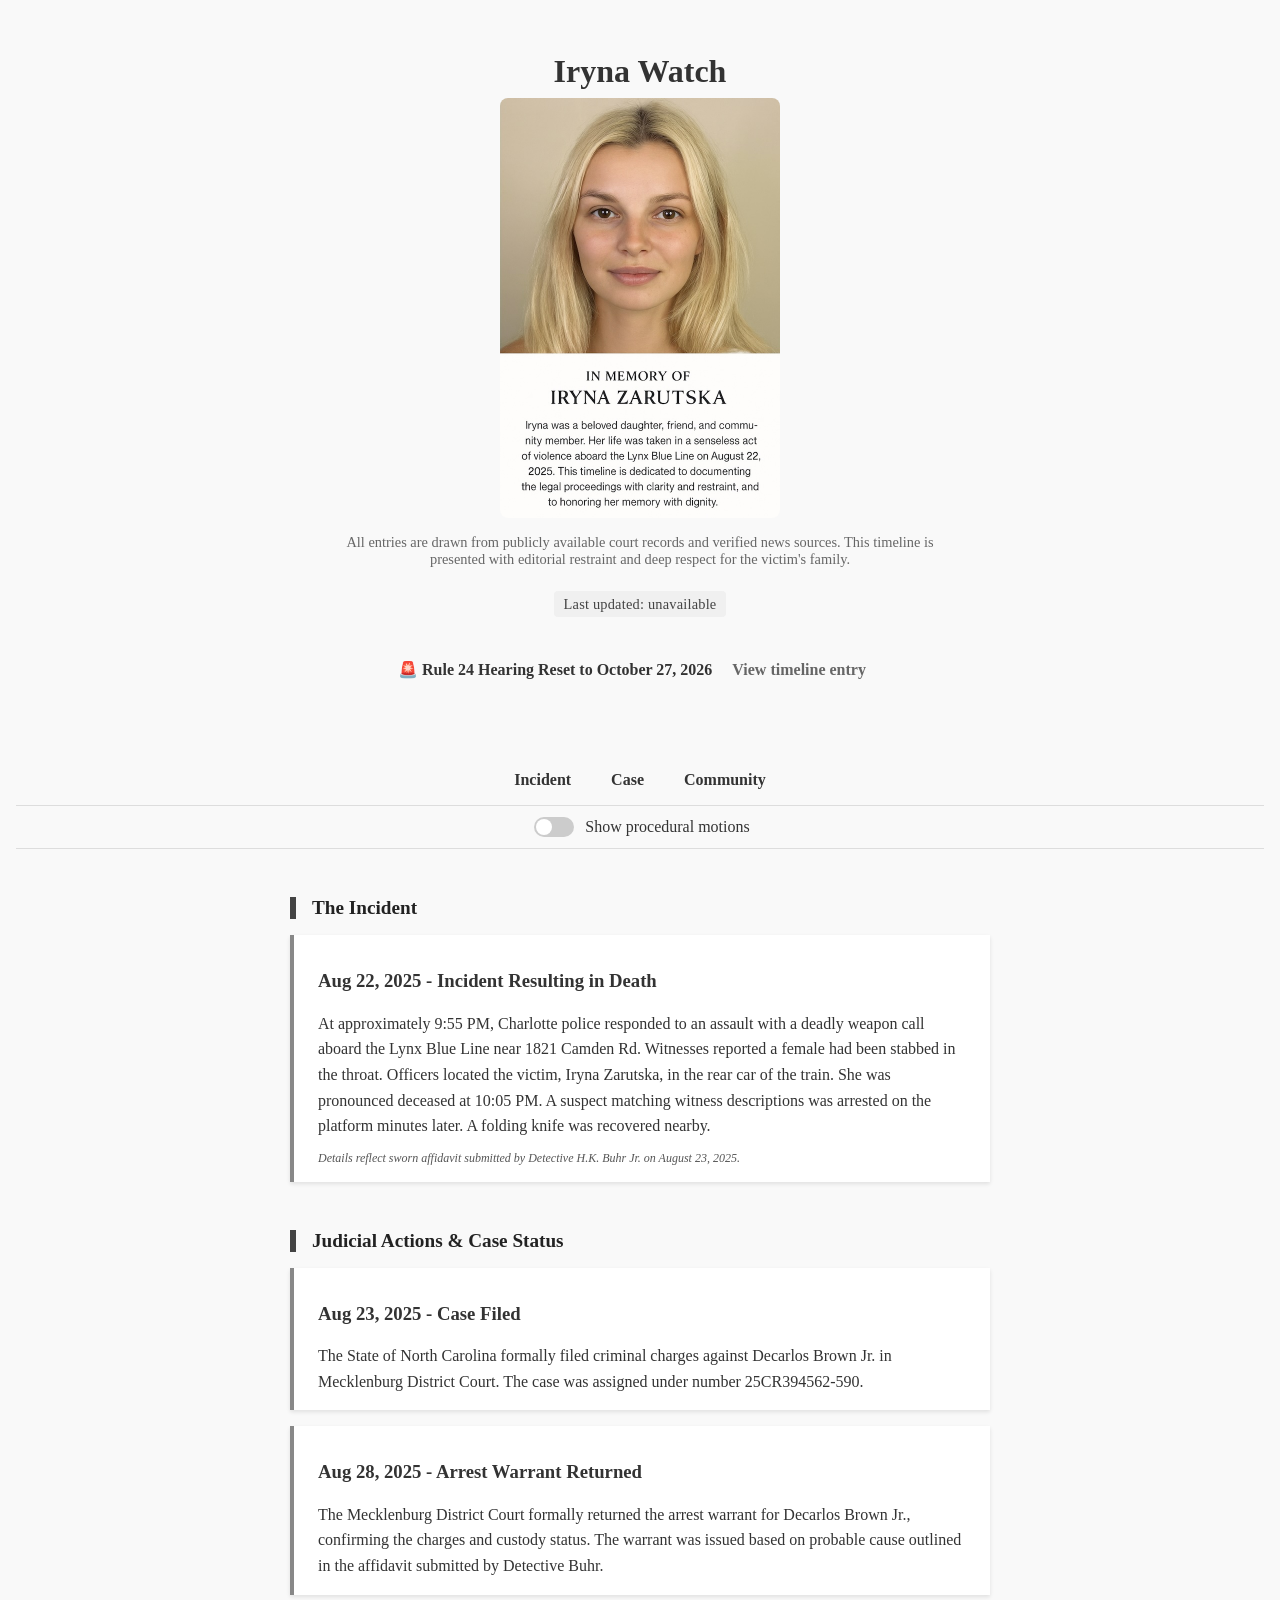
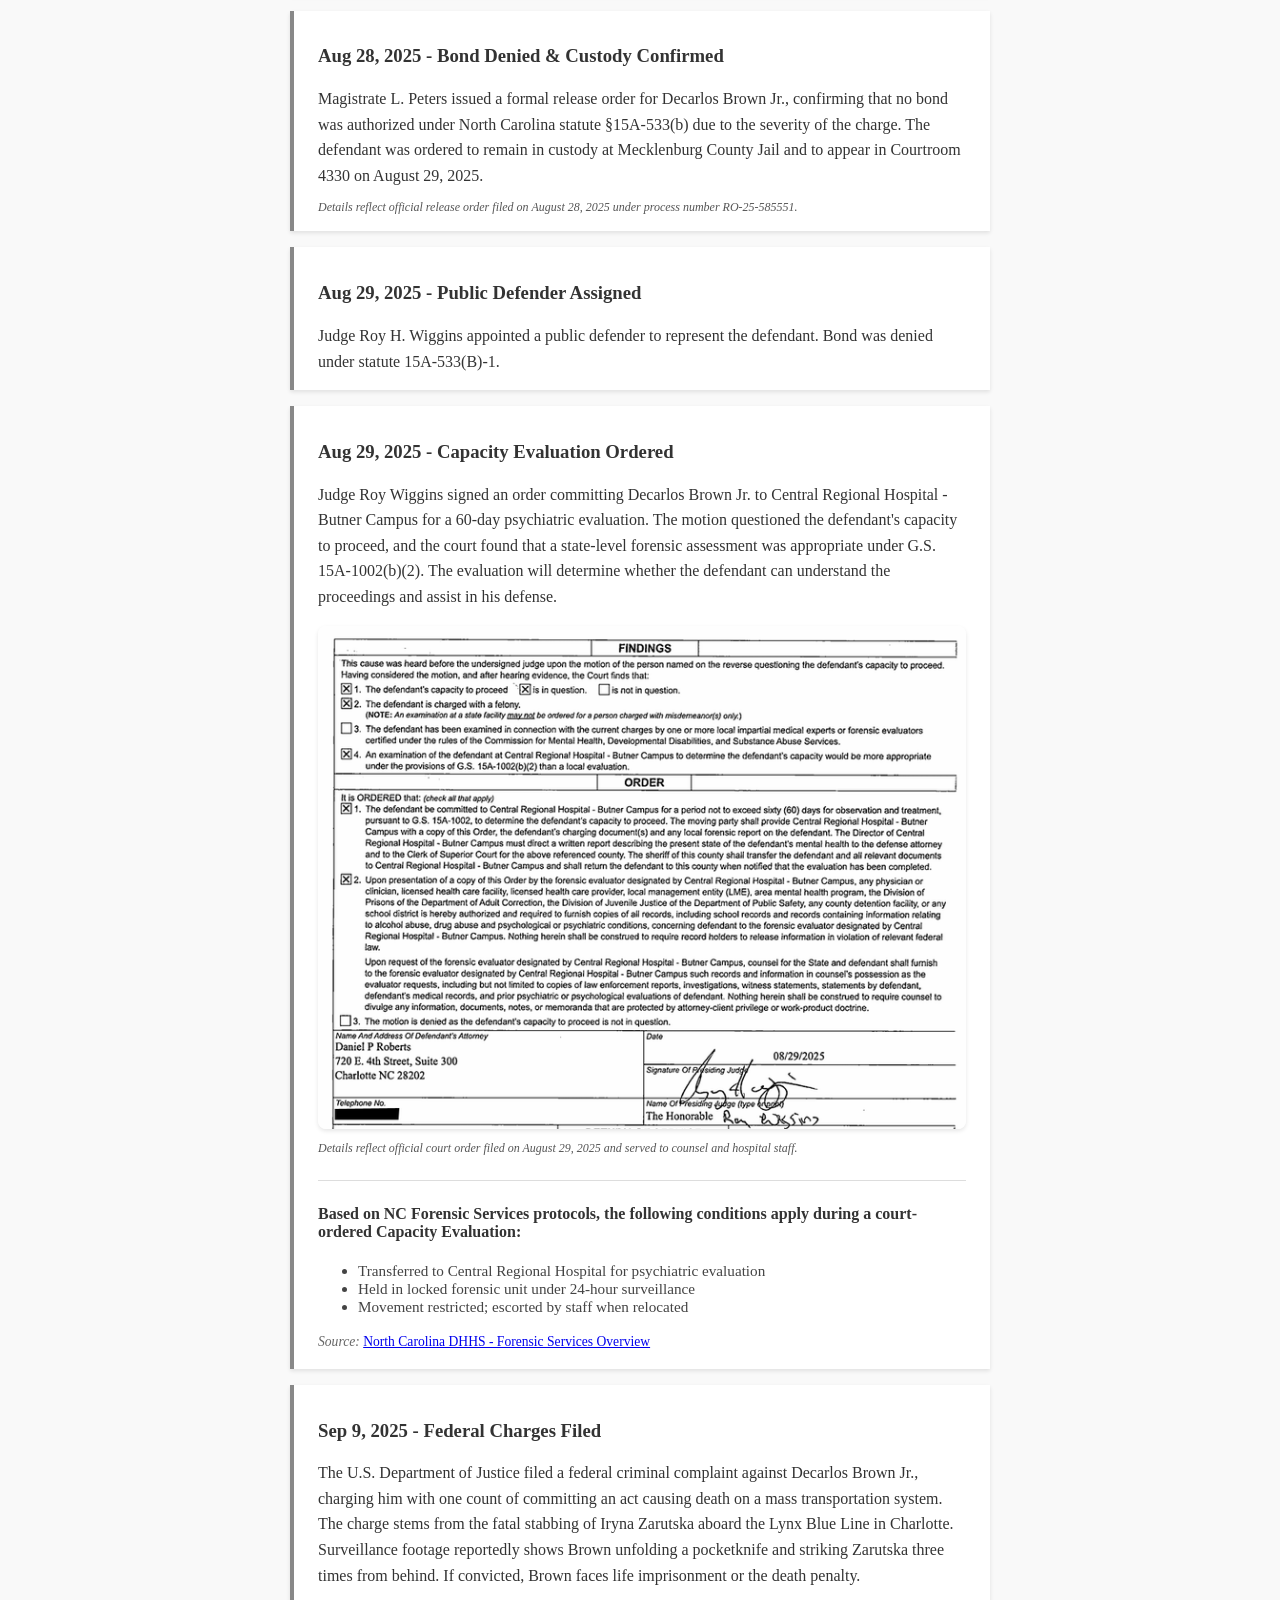
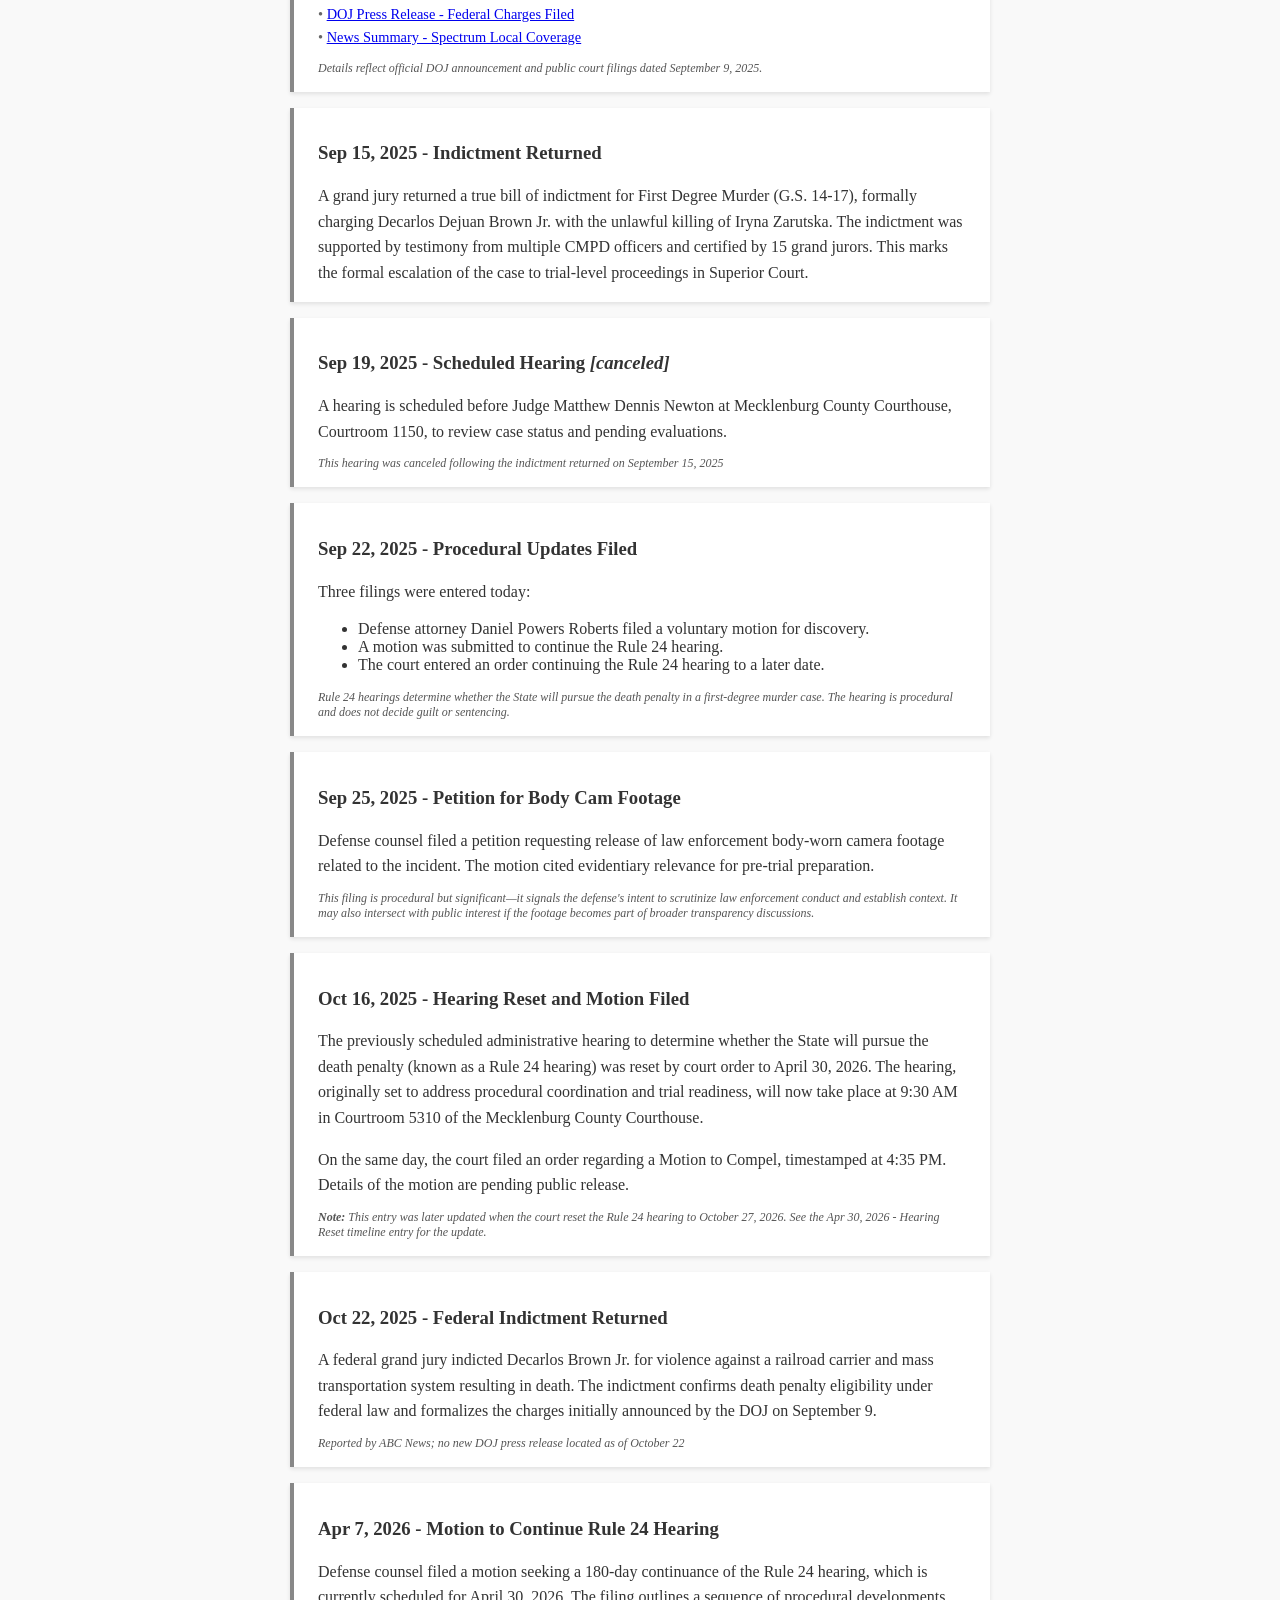
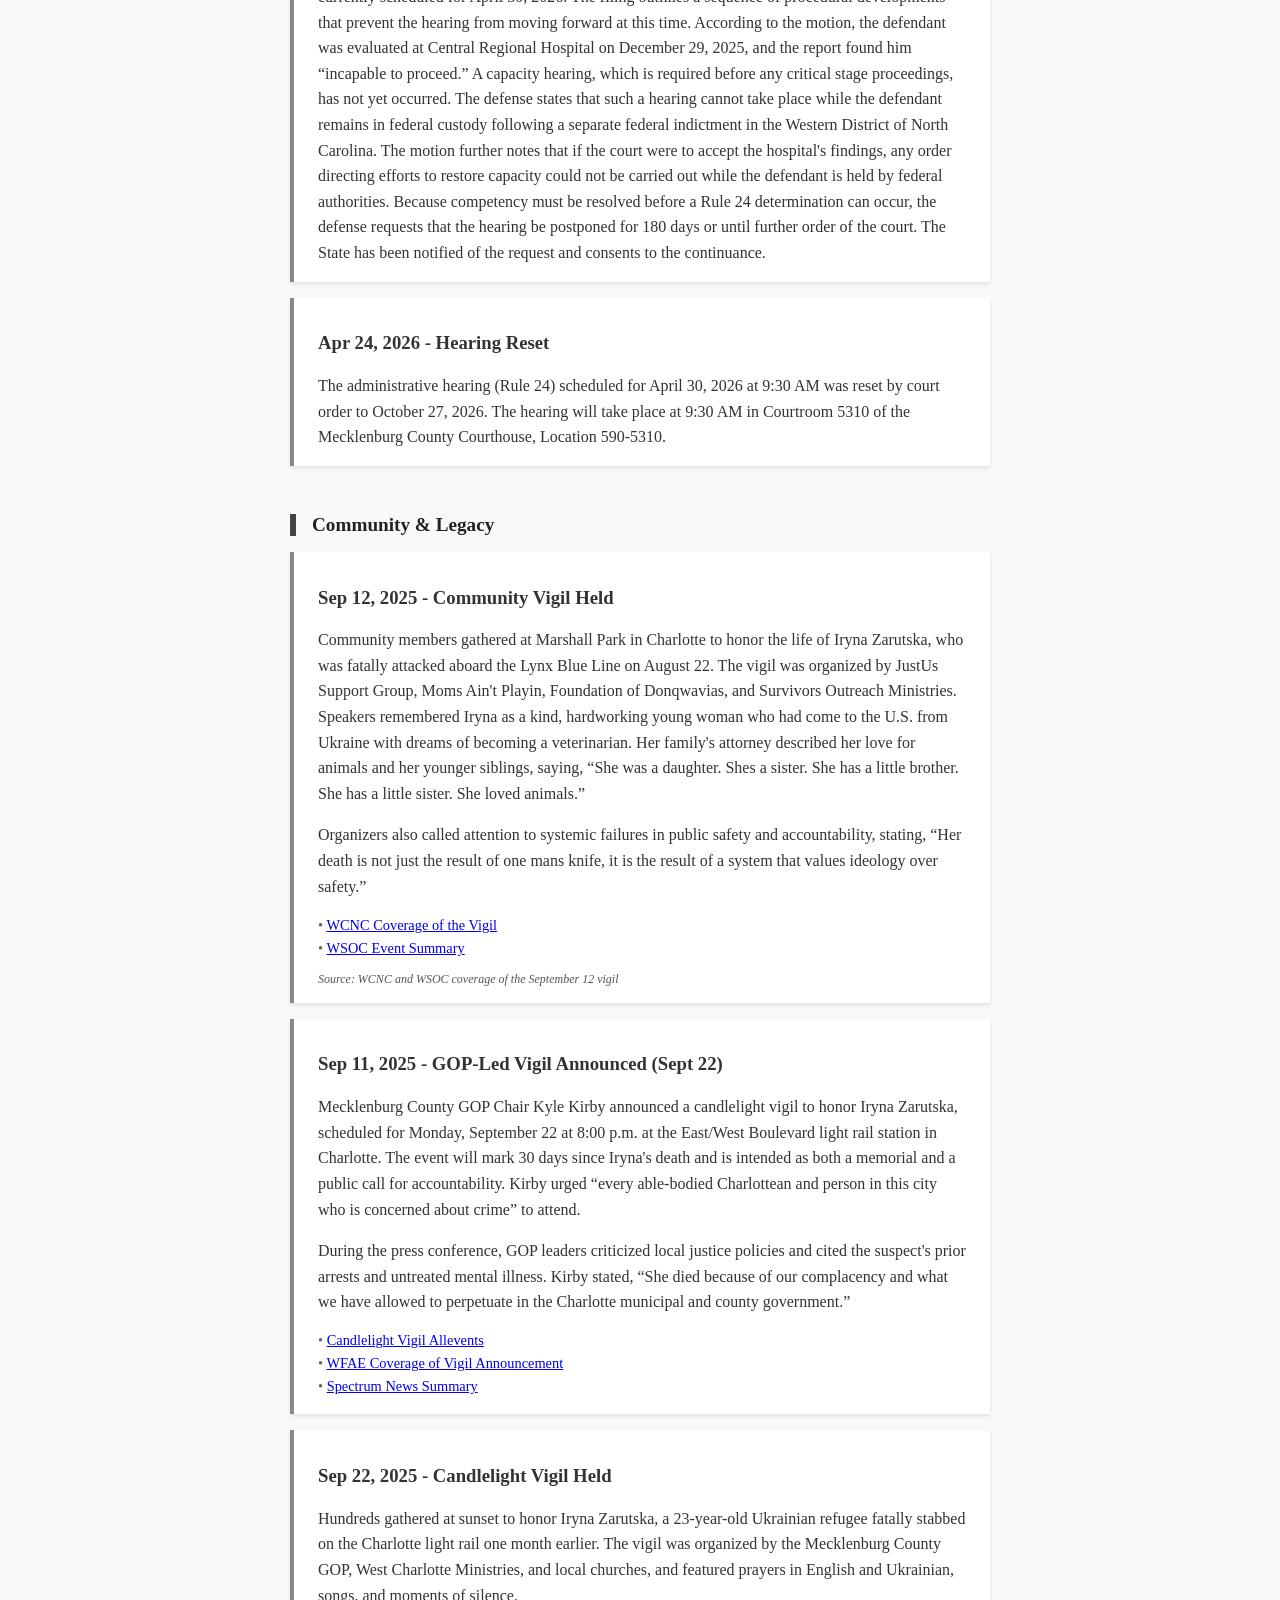
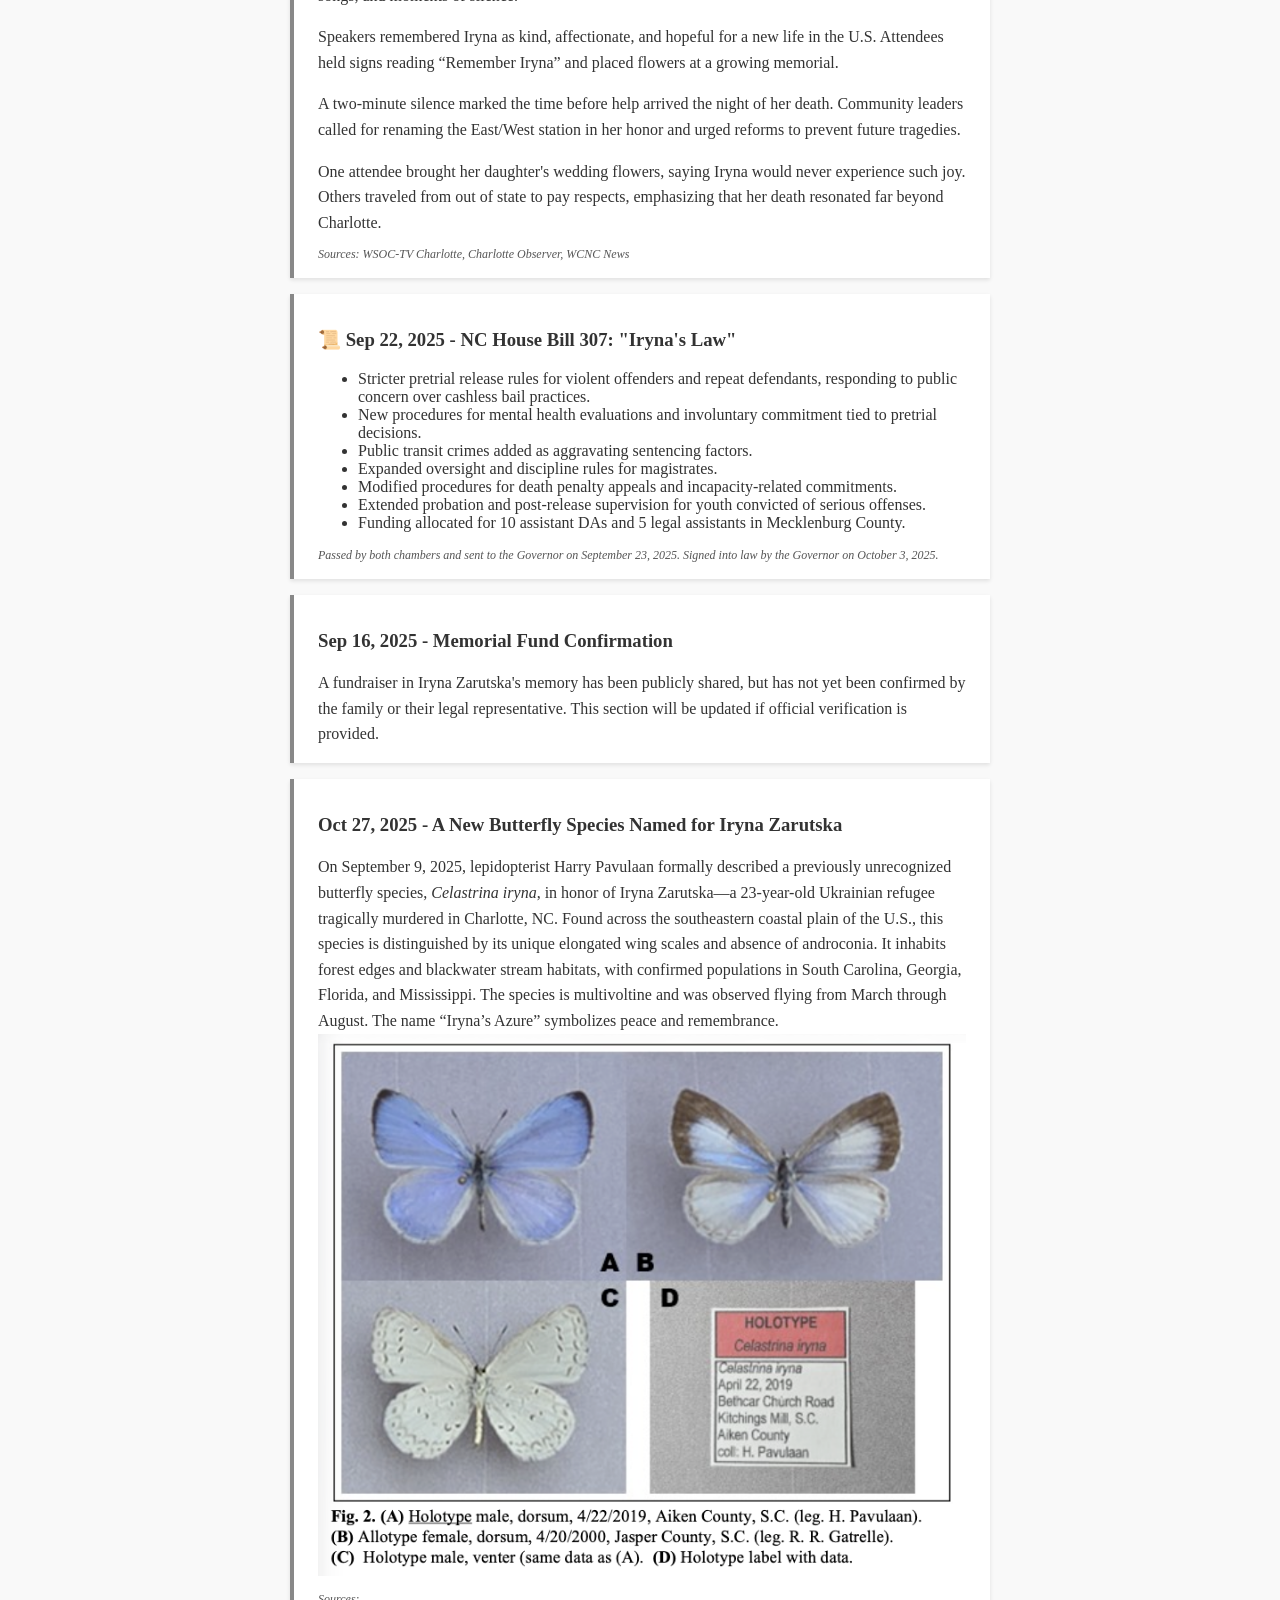
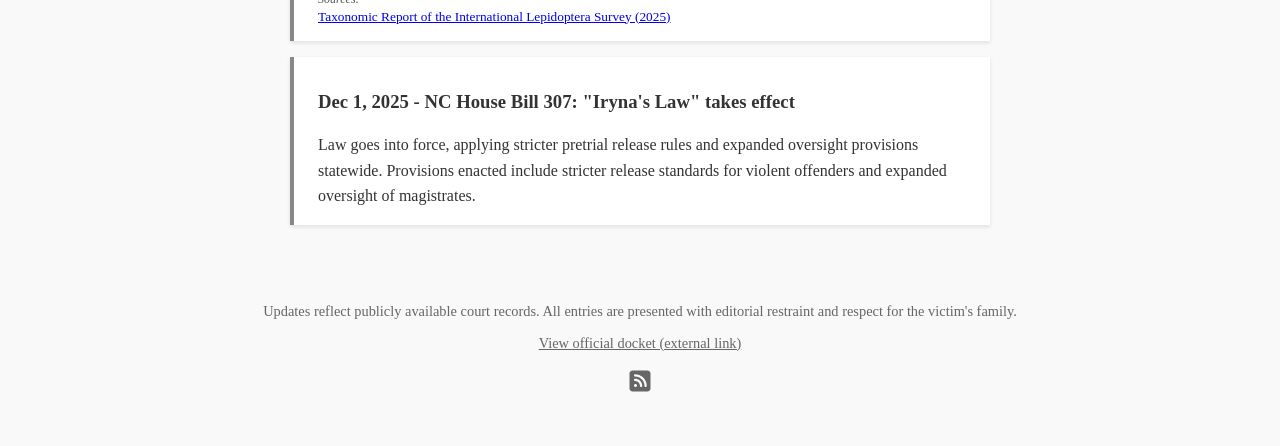
==== commit d3c60623: "Timeline: Fixed headline date from April 30 to 24 when the court made the update." ====
--- a/index.html
+++ b/index.html
@@ -208,7 +208,7 @@
   </section>
 
       <section class="timeline-card" data-tag="hearing" id="Rule24Reset">
-        <h3>Apr 30, 2026 - Hearing Reset</h3>
+        <h3>Apr 24, 2026 - Hearing Reset</h3>
         <p>The administrative hearing (Rule 24) scheduled for April 30, 2026 at 9:30 AM was reset by court order to October 27, 2026. The hearing will take place at 9:30 AM in Courtroom 5310 of the Mecklenburg County Courthouse, Location 590-5310.</p>
   </section>
 
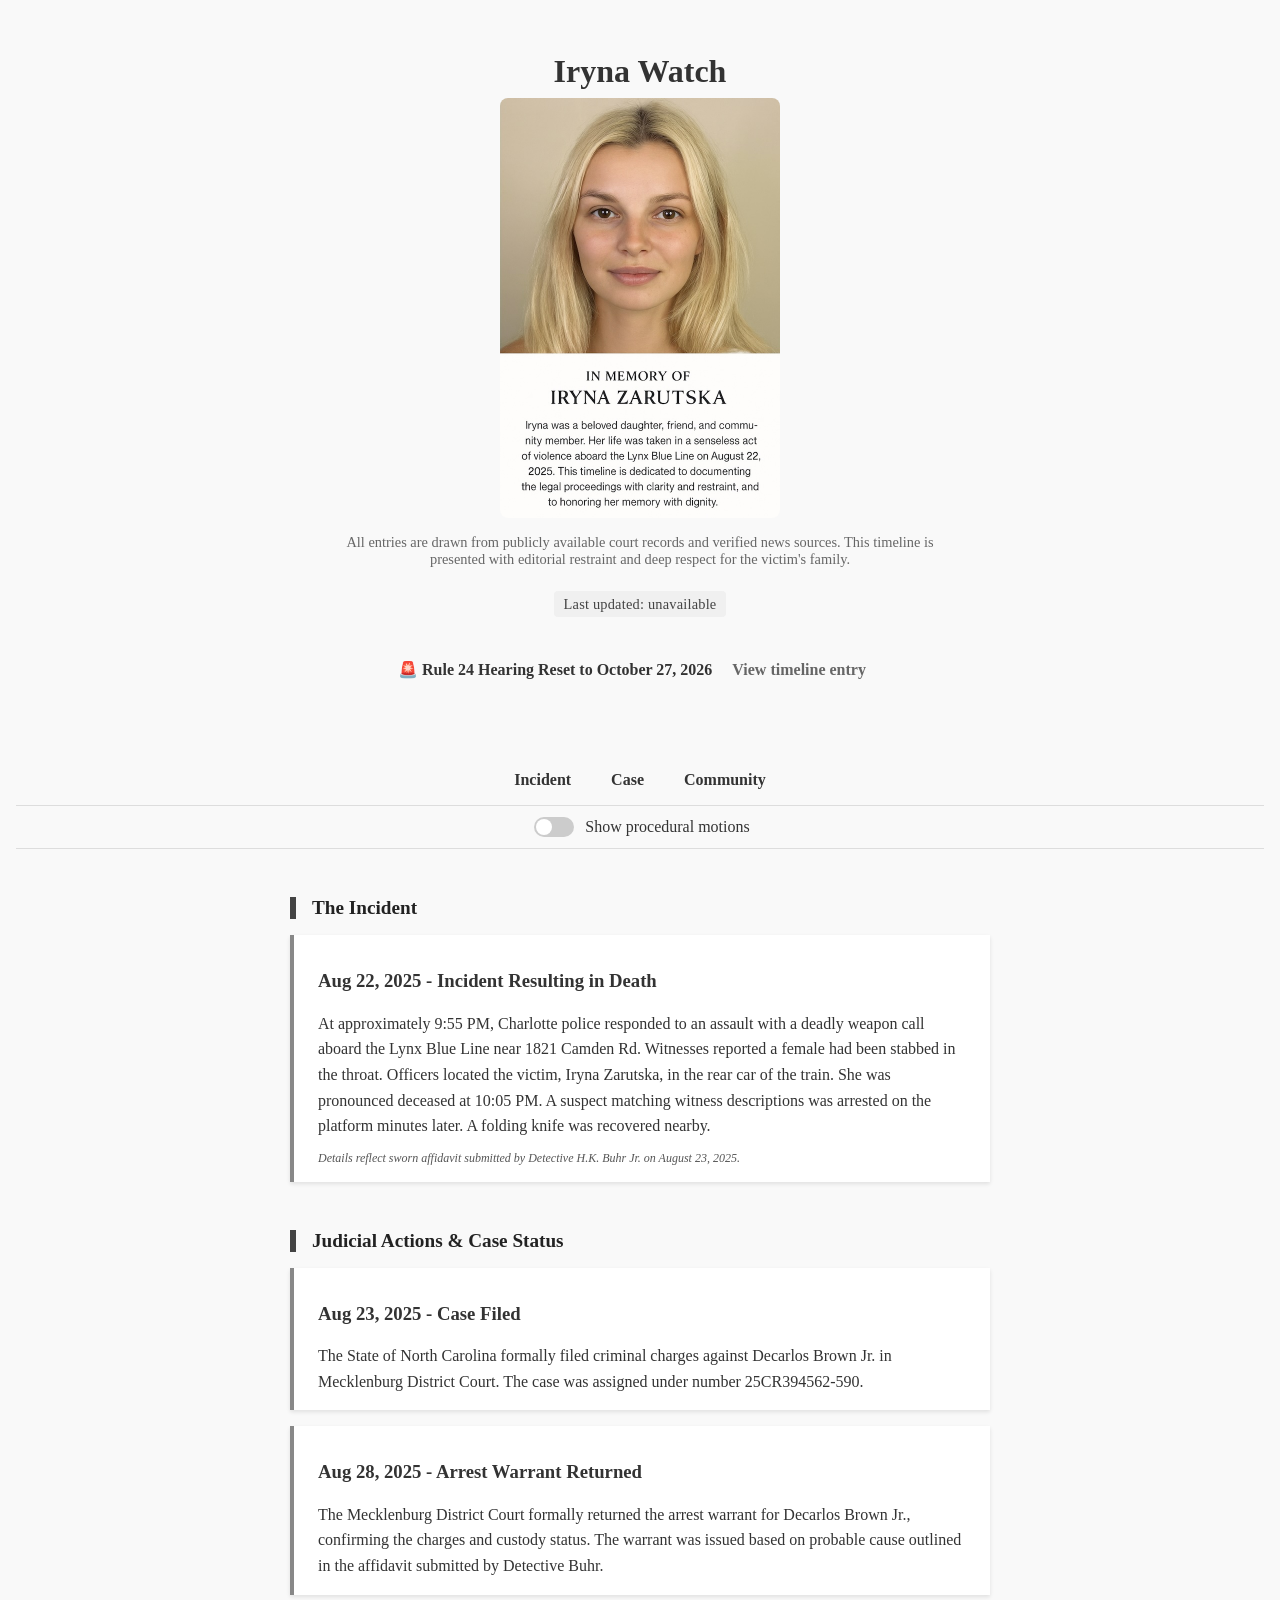
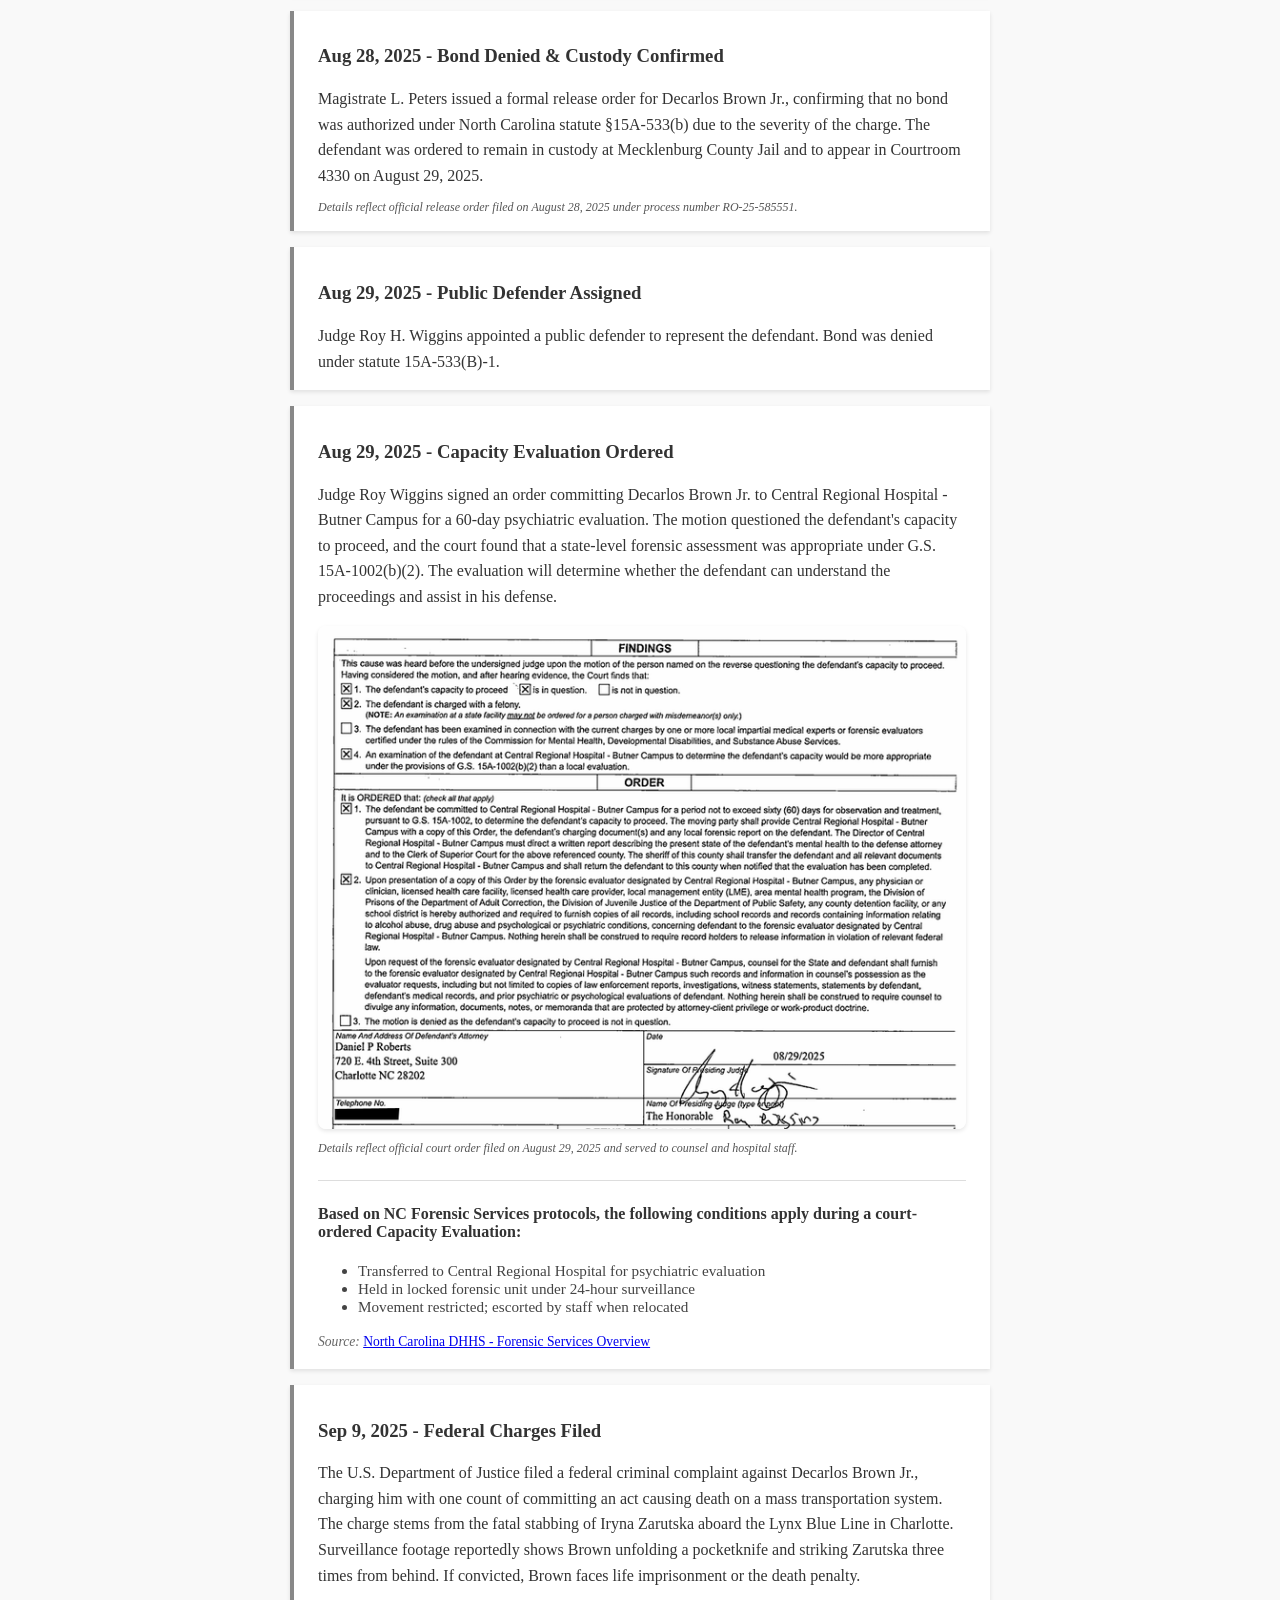
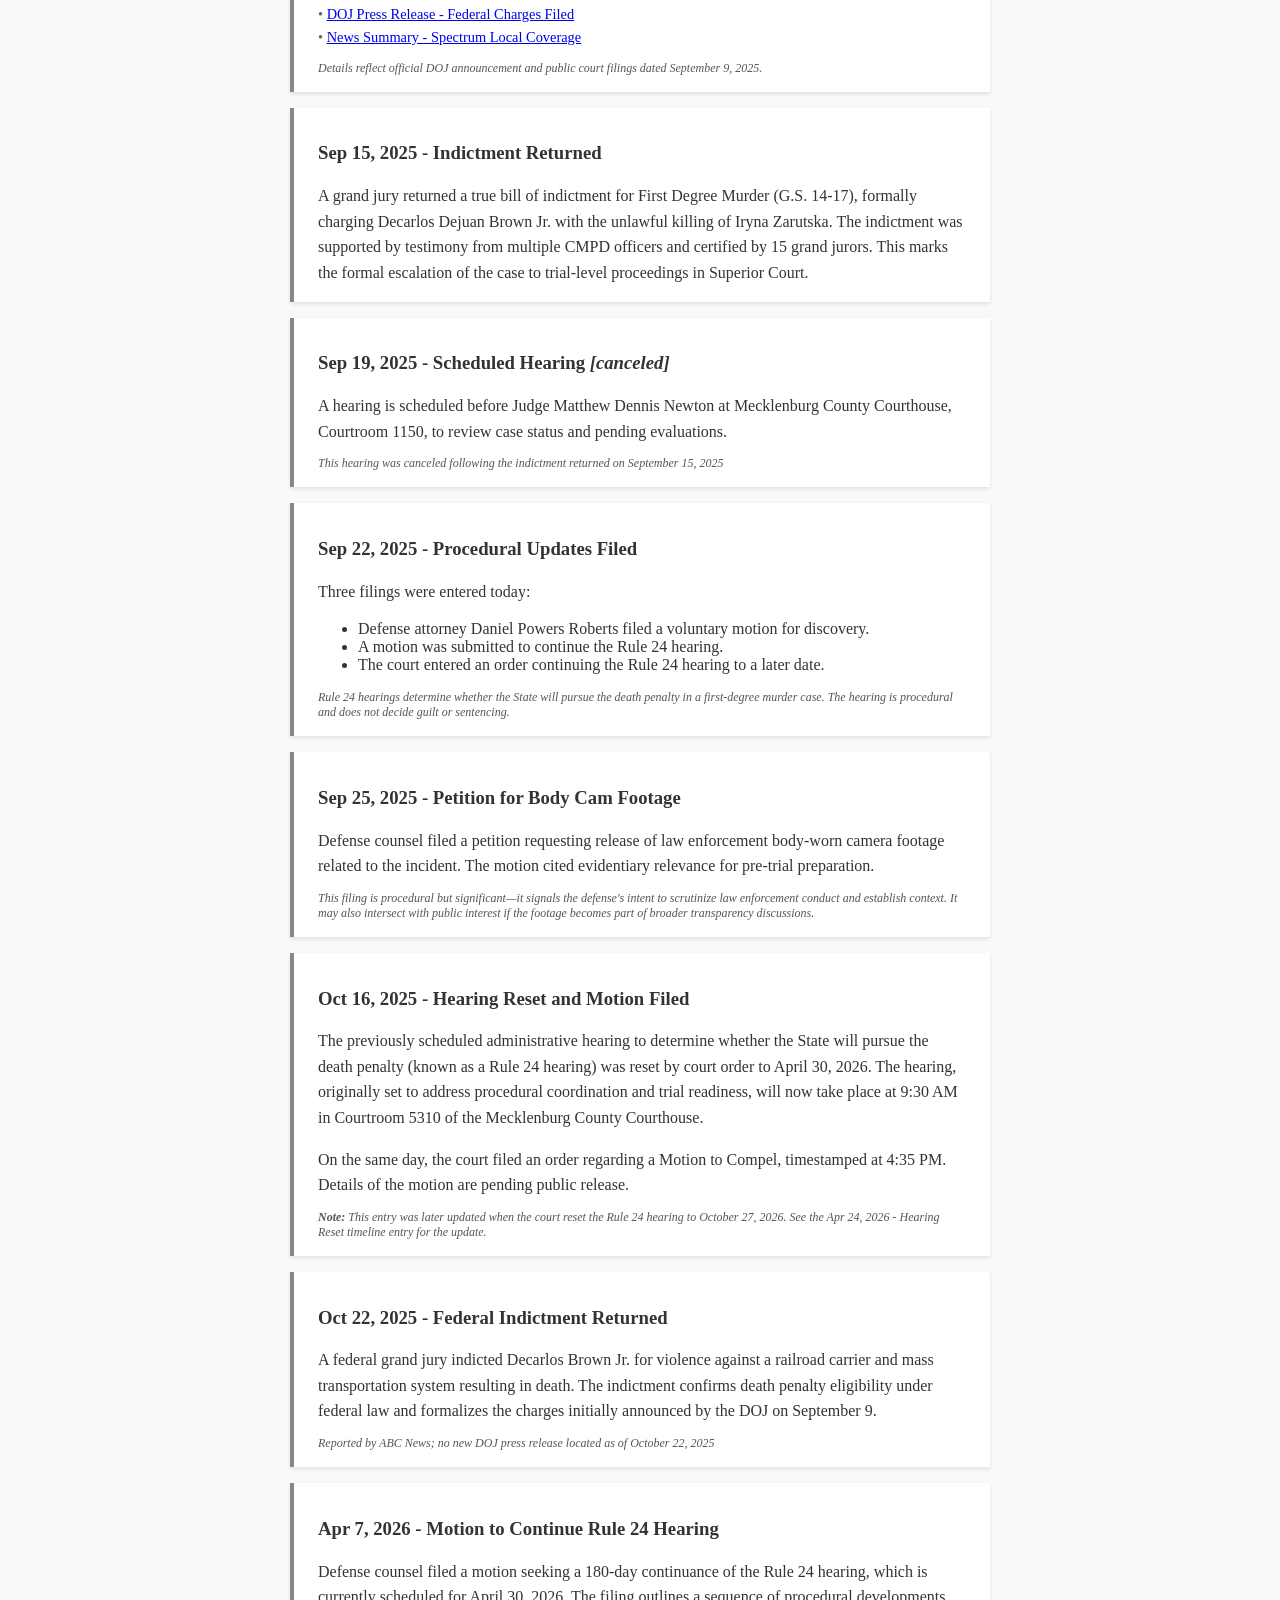
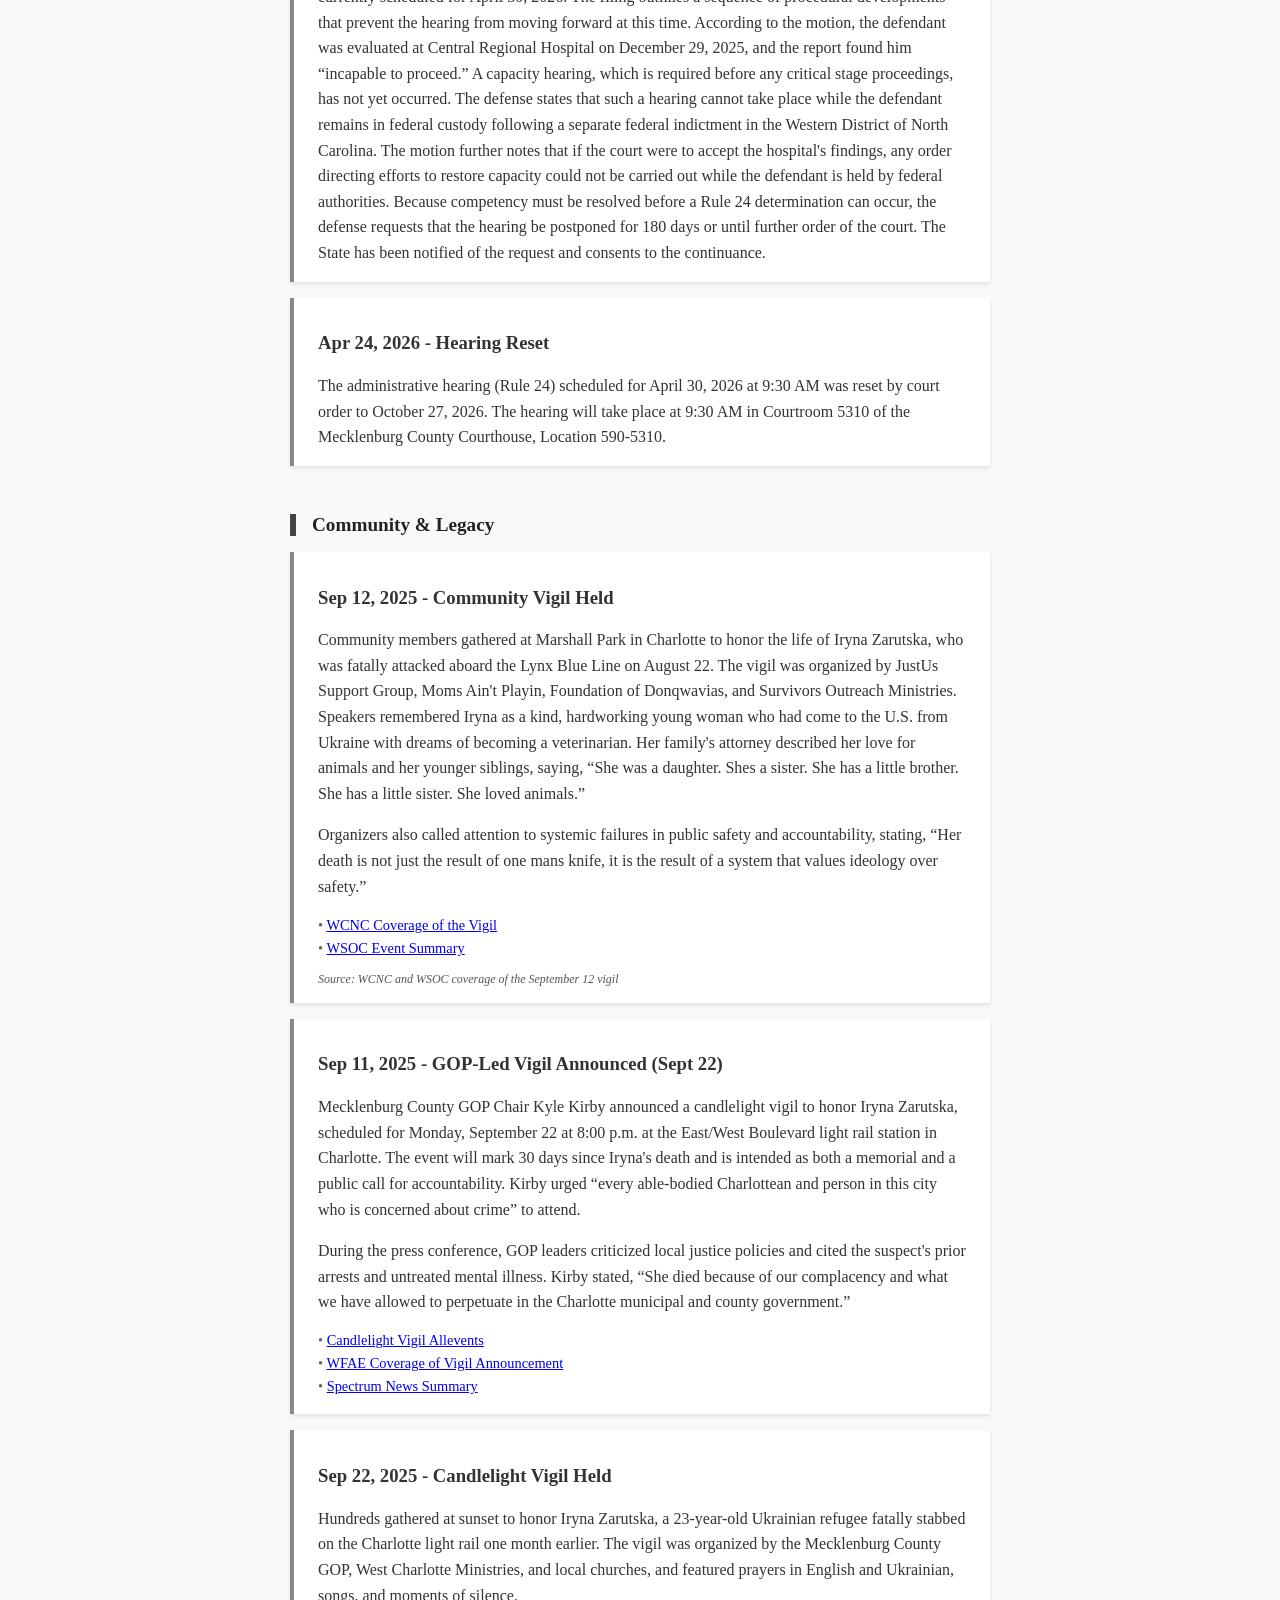
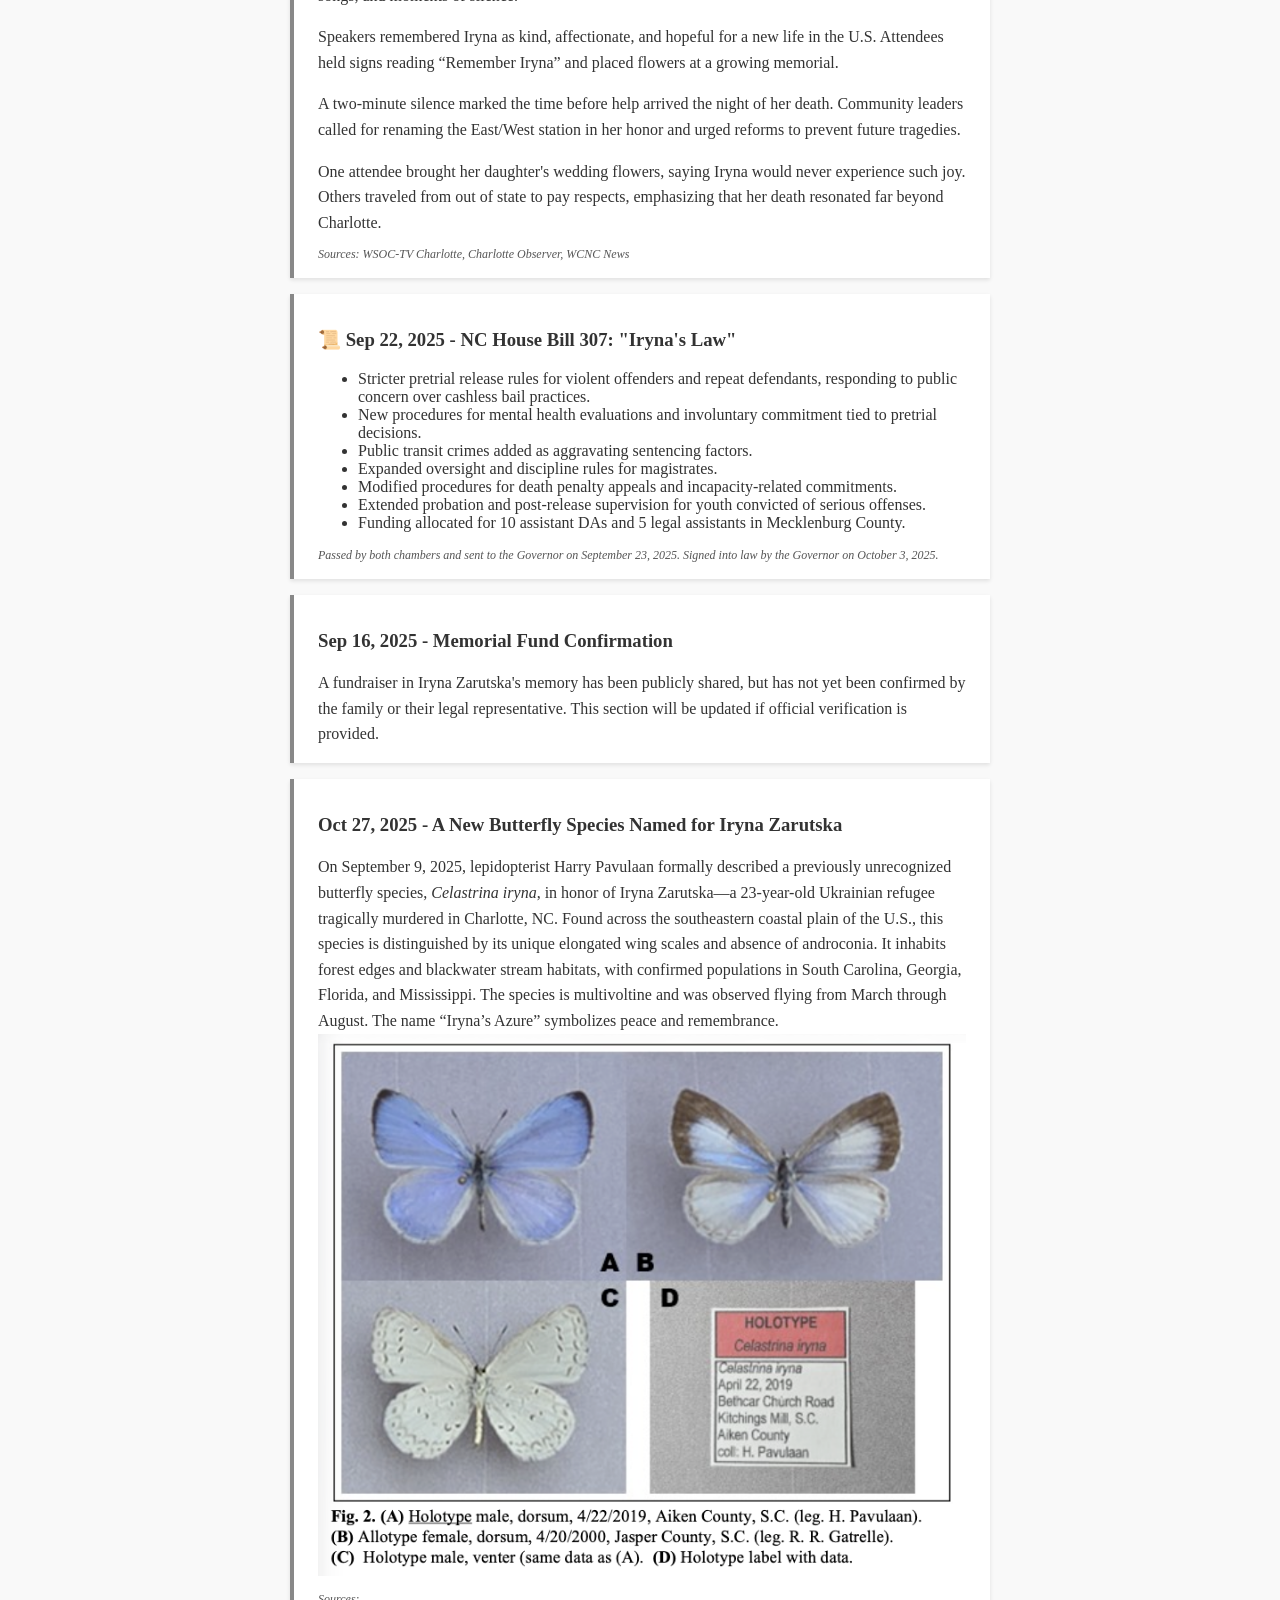
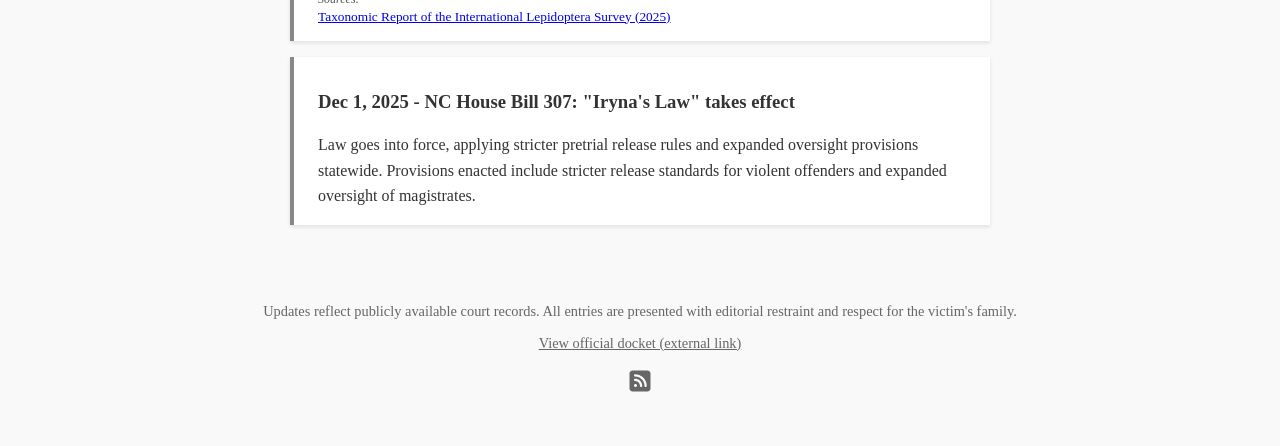
==== commit cf2062e8: "Timeline: Fix the footer on the Oct 16, 2025 entry" ====
--- a/index.html
+++ b/index.html
@@ -177,7 +177,7 @@
         <h3>Oct 16, 2025 - Hearing Reset and Motion Filed</h3>
         <p>The previously scheduled administrative hearing to determine whether the State will pursue the death penalty (known as a Rule 24 hearing) was reset by court order to April 30, 2026. The hearing, originally set to address procedural coordination and trial readiness, will now take place at 9:30 AM in Courtroom 5310 of the Mecklenburg County Courthouse.</p>
         <p>On the same day, the court filed an order regarding a Motion to Compel, timestamped at 4:35 PM. Details of the motion are pending public release.</p>
-        <small><em><strong>Note:</strong> This entry was later updated when the court reset the Rule 24 hearing to October 27, 2026. See the Apr 30, 2026 - Hearing Reset timeline entry for the update.</em></small>
+        <small><em><strong>Note:</strong> This entry was later updated when the court reset the Rule 24 hearing to October 27, 2026. See the Apr 24, 2026 - Hearing Reset timeline entry for the update.</em></small>
   </section>
 
       <section class="timeline-card" data-tag="procedural-motion">
@@ -189,7 +189,7 @@
       <section class="timeline-card" data-tag="charges">
         <h3>Oct 22, 2025 - Federal Indictment Returned</h3>
         <p>A federal grand jury indicted Decarlos Brown Jr. for violence against a railroad carrier and mass transportation system resulting in death. The indictment confirms death penalty eligibility under federal law and formalizes the charges initially announced by the DOJ on September 9.</p>
-        <small><em>Reported by ABC News; no new DOJ press release located as of October 22</em></small>
+        <small><em>Reported by ABC News; no new DOJ press release located as of October 22, 2025</em></small>
   </section>
 
       <section class="timeline-card" data-tag="procedural-motion">
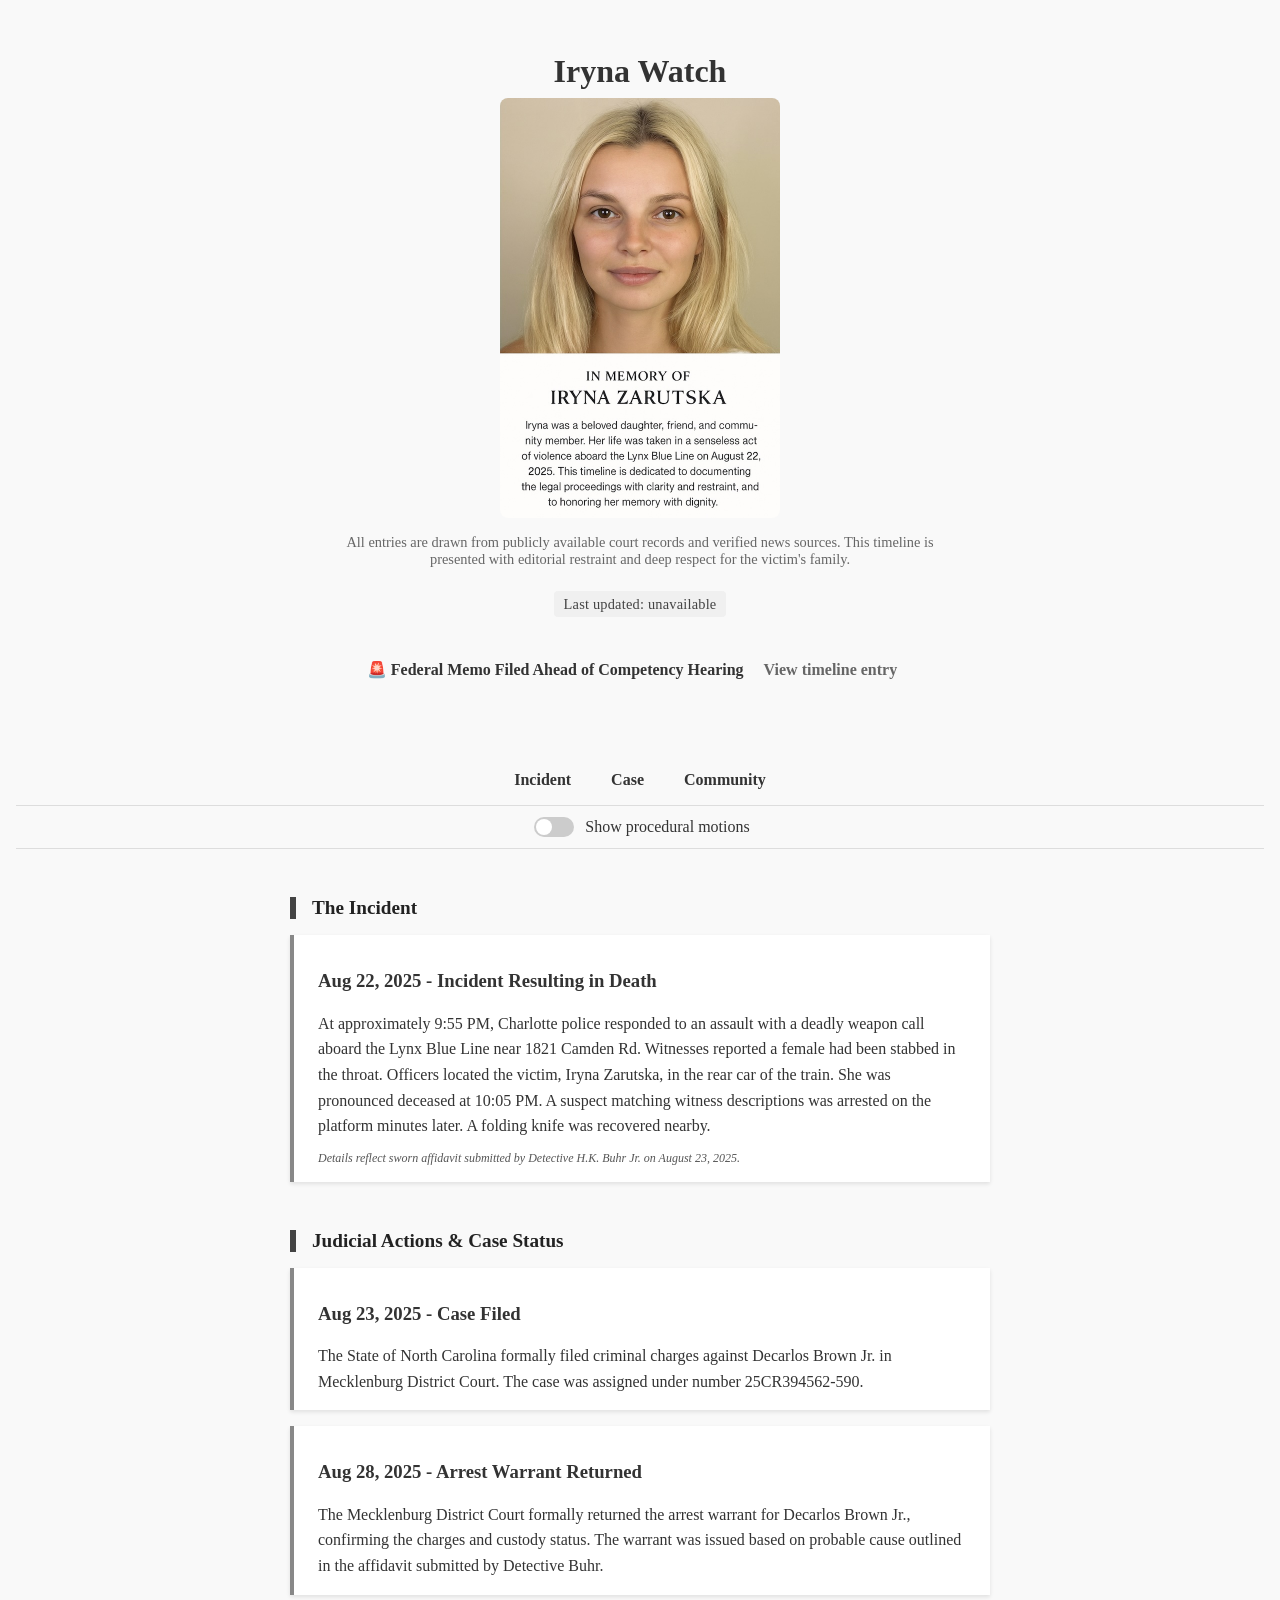
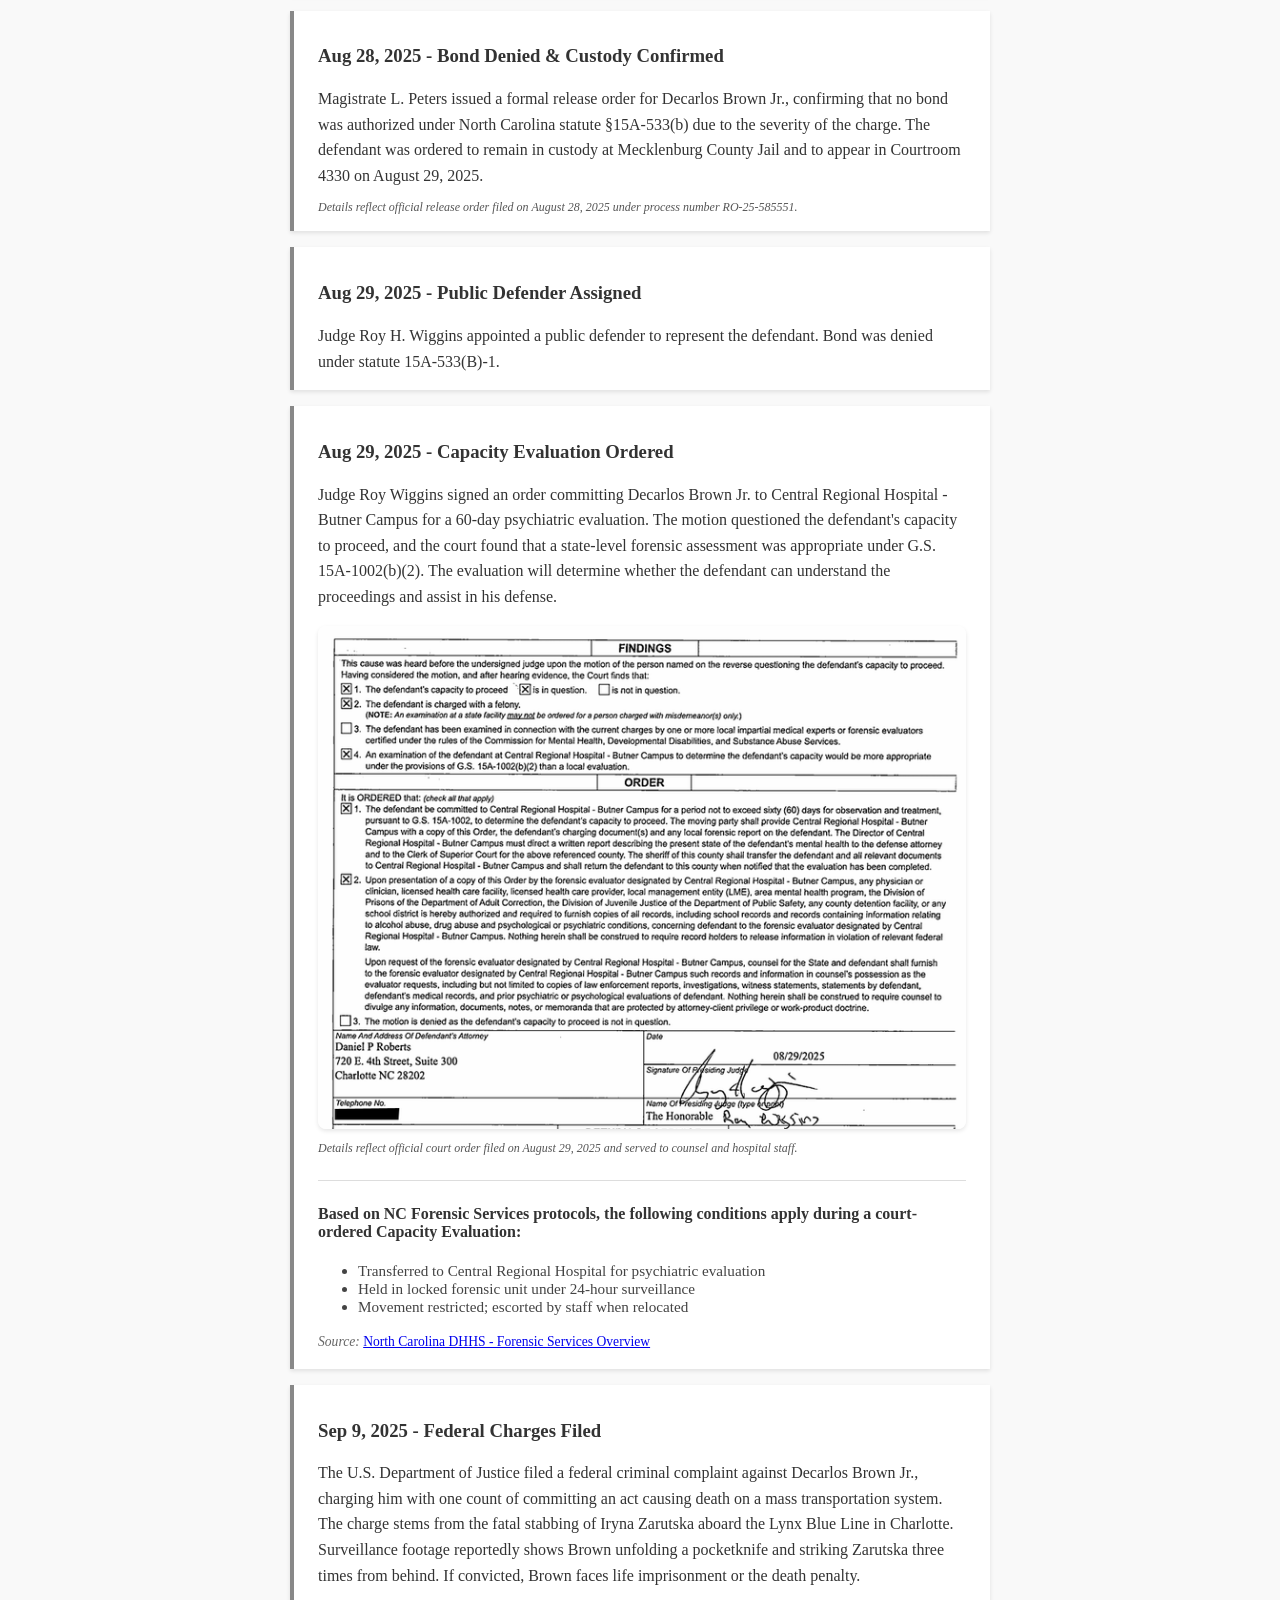
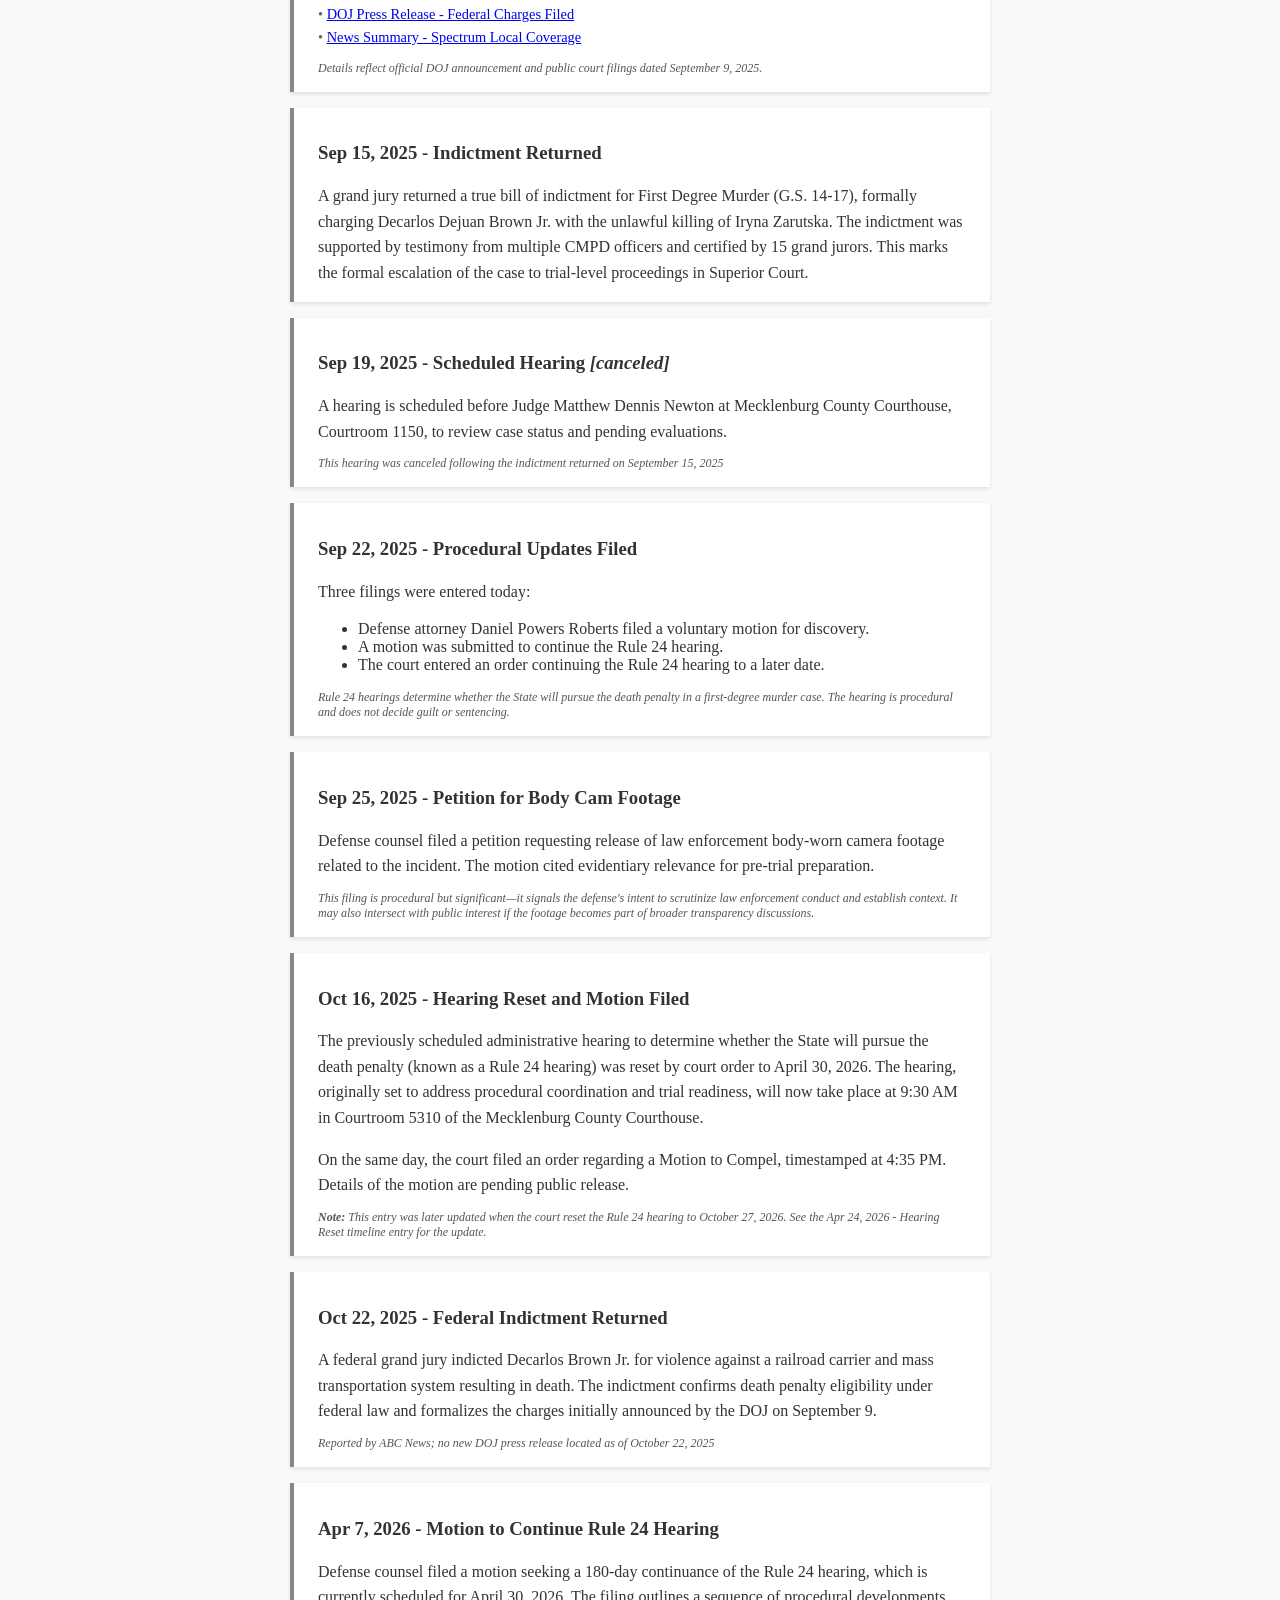
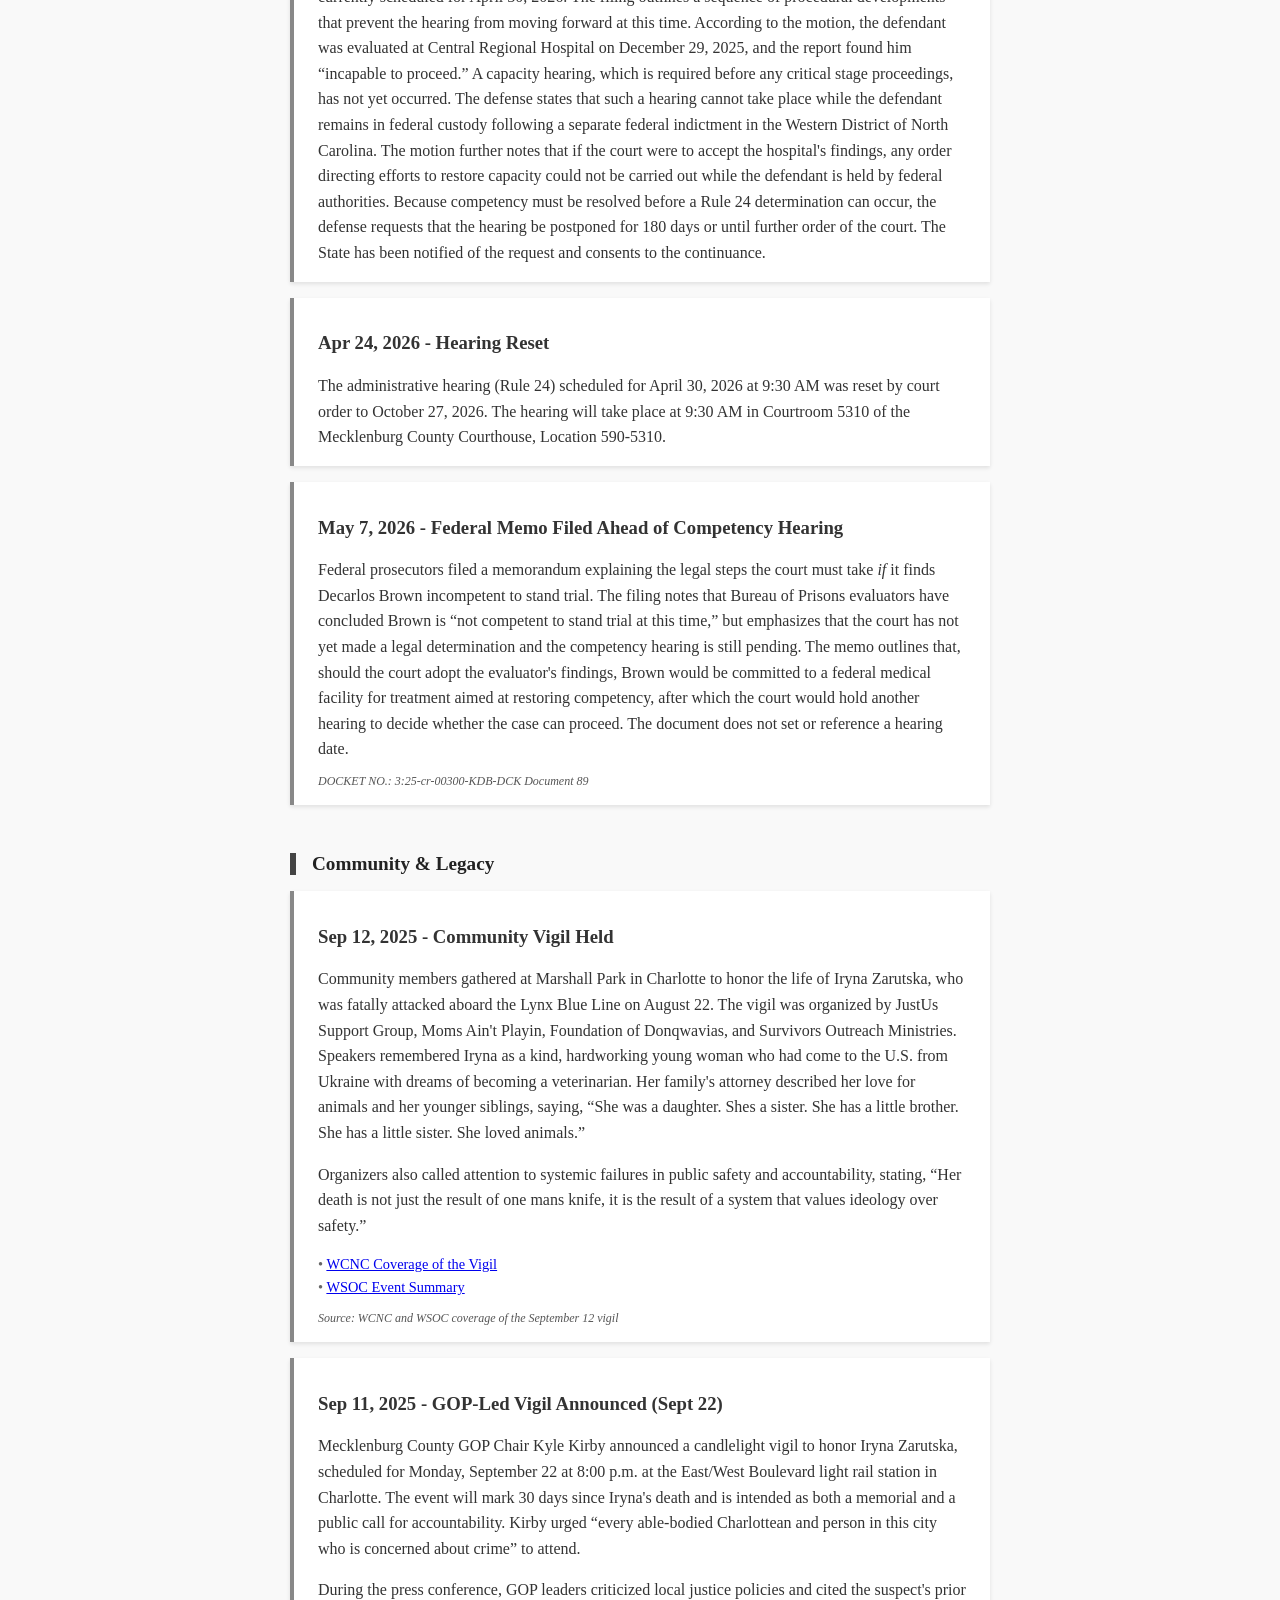
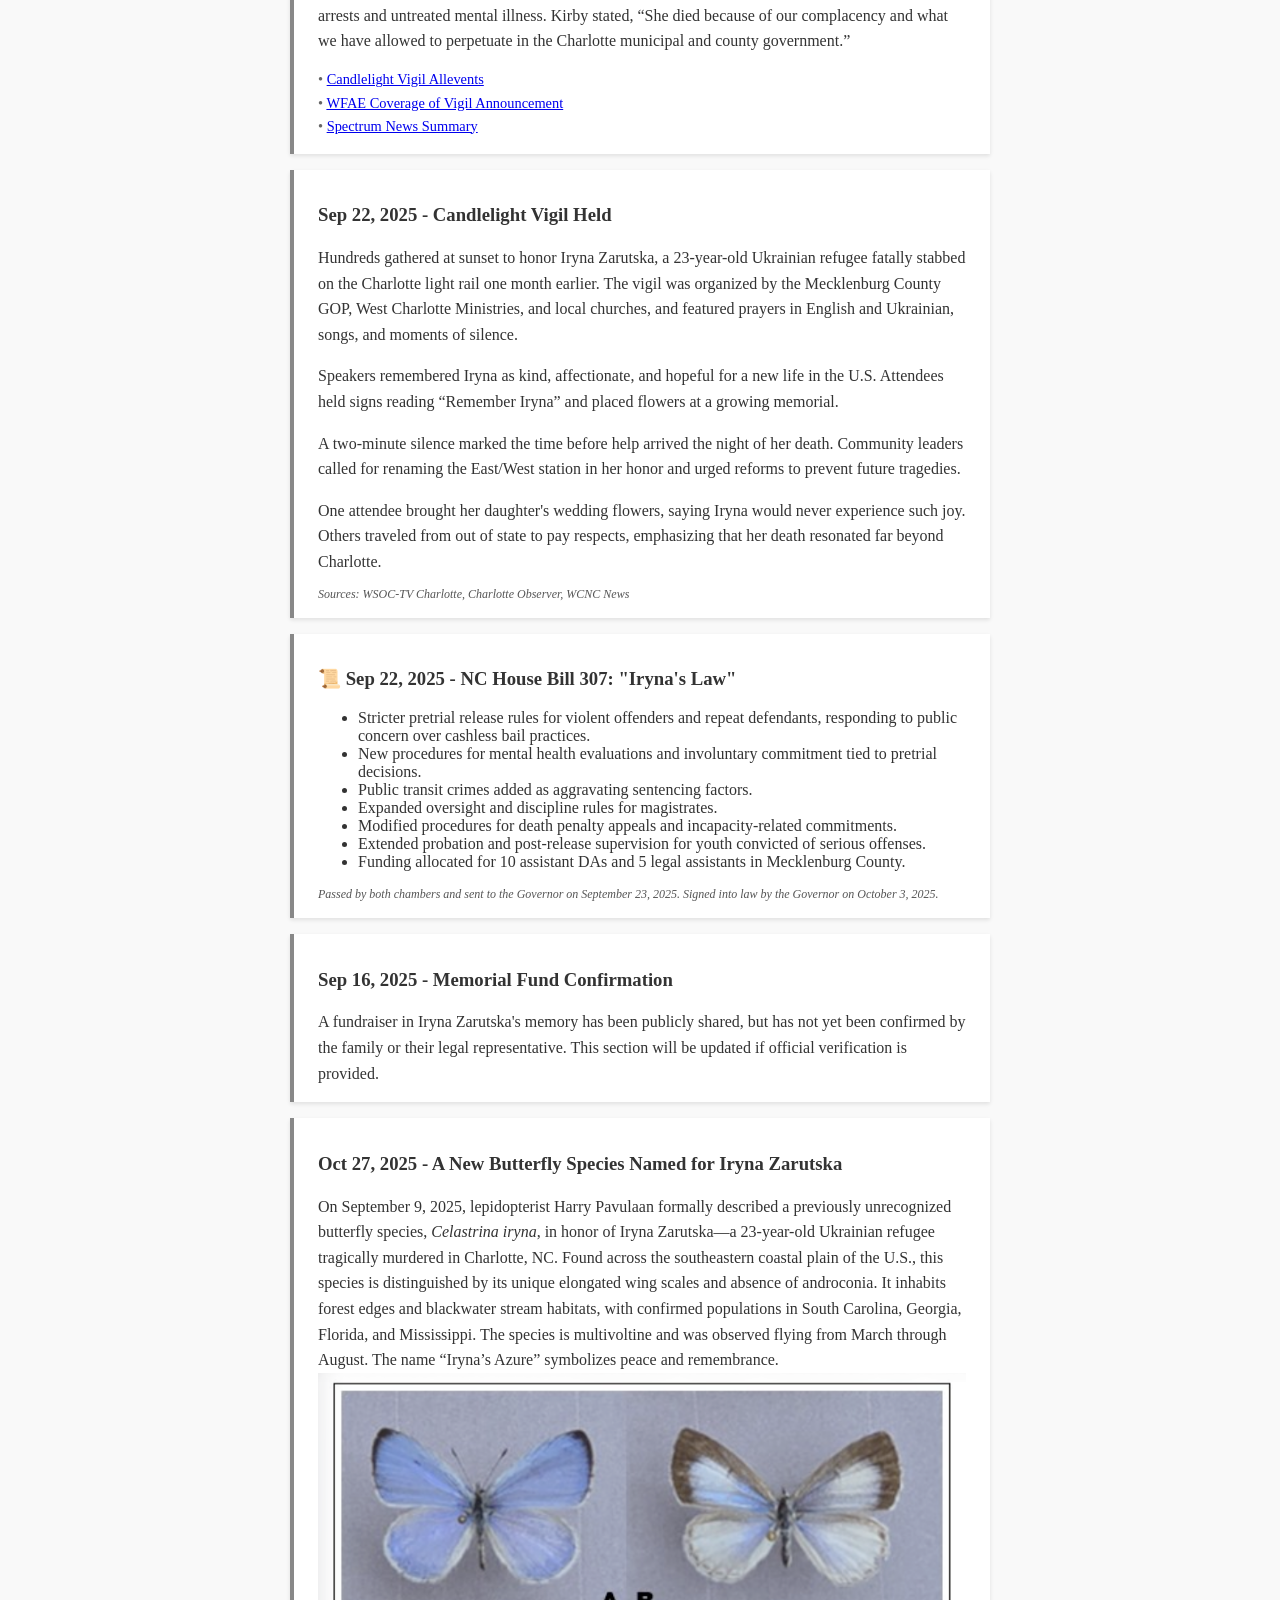
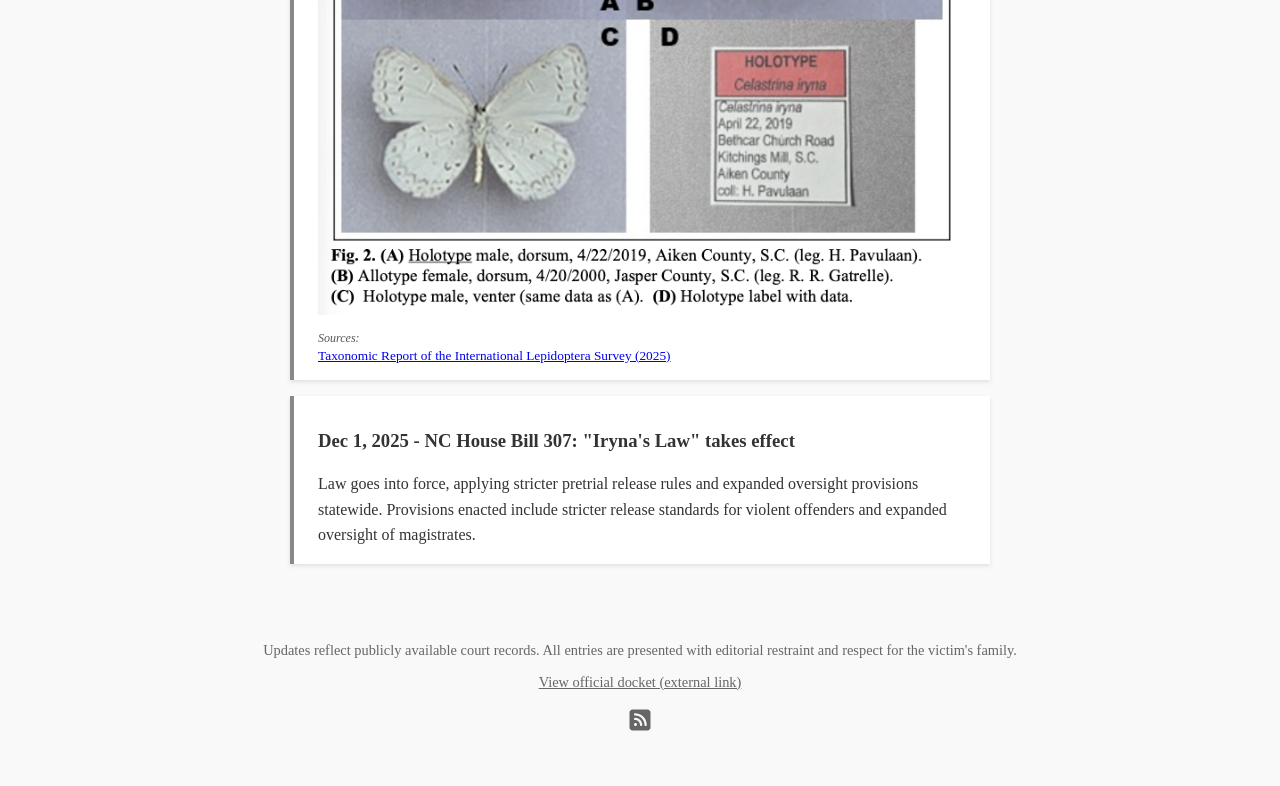
==== commit c72fc243: "Timeline: Add May 7th Federal Memo Filed Ahead of Competency Hearing" ====
--- a/index.html
+++ b/index.html
@@ -42,8 +42,8 @@
       </p>
       <p class="last-updated" id="release-tag">Last updated: loading…</p>
       <p class="hot-topic">
-       🚨 <strong>Rule 24 Hearing Reset to October 27, 2026</strong>
-      <a href="#Rule24Reset" class="hot-topic-link">View timeline entry</a>
+       🚨 <strong>Federal Memo Filed Ahead of Competency Hearing</strong>
+      <a href="#FederalCompetencyMemo" class="hot-topic-link">View timeline entry</a>
       </p>
 
     </header>
@@ -212,7 +212,18 @@
         <p>The administrative hearing (Rule 24) scheduled for April 30, 2026 at 9:30 AM was reset by court order to October 27, 2026. The hearing will take place at 9:30 AM in Courtroom 5310 of the Mecklenburg County Courthouse, Location 590-5310.</p>
   </section>
 
-
+      <section class="timeline-card" data-tag="motion" id="FederalCompetencyMemo">
+        <h3>May 7, 2026 - Federal Memo Filed Ahead of Competency Hearing</h3>
+        <p>Federal prosecutors filed a memorandum explaining the legal steps the court must take 
+        <em>if</em> it finds Decarlos Brown incompetent to stand trial. The filing notes that Bureau of 
+        Prisons evaluators have concluded Brown is “not competent to stand trial at this time,” but 
+        emphasizes that the court has not yet made a legal determination and the competency hearing 
+        is still pending. The memo outlines that, should the court adopt the evaluator's findings, 
+        Brown would be committed to a federal medical facility for treatment aimed at restoring 
+        competency, after which the court would hold another hearing to decide whether the case can 
+        proceed. The document does not set or reference a hearing date.</p>
+        <small><em>DOCKET NO.: 3:25-cr-00300-KDB-DCK Document 89</em></small>
+</section>
 
       <h2 class="group-header" id="community">Community &amp; Legacy</h2>
       <section class="timeline-card" data-tag="community">
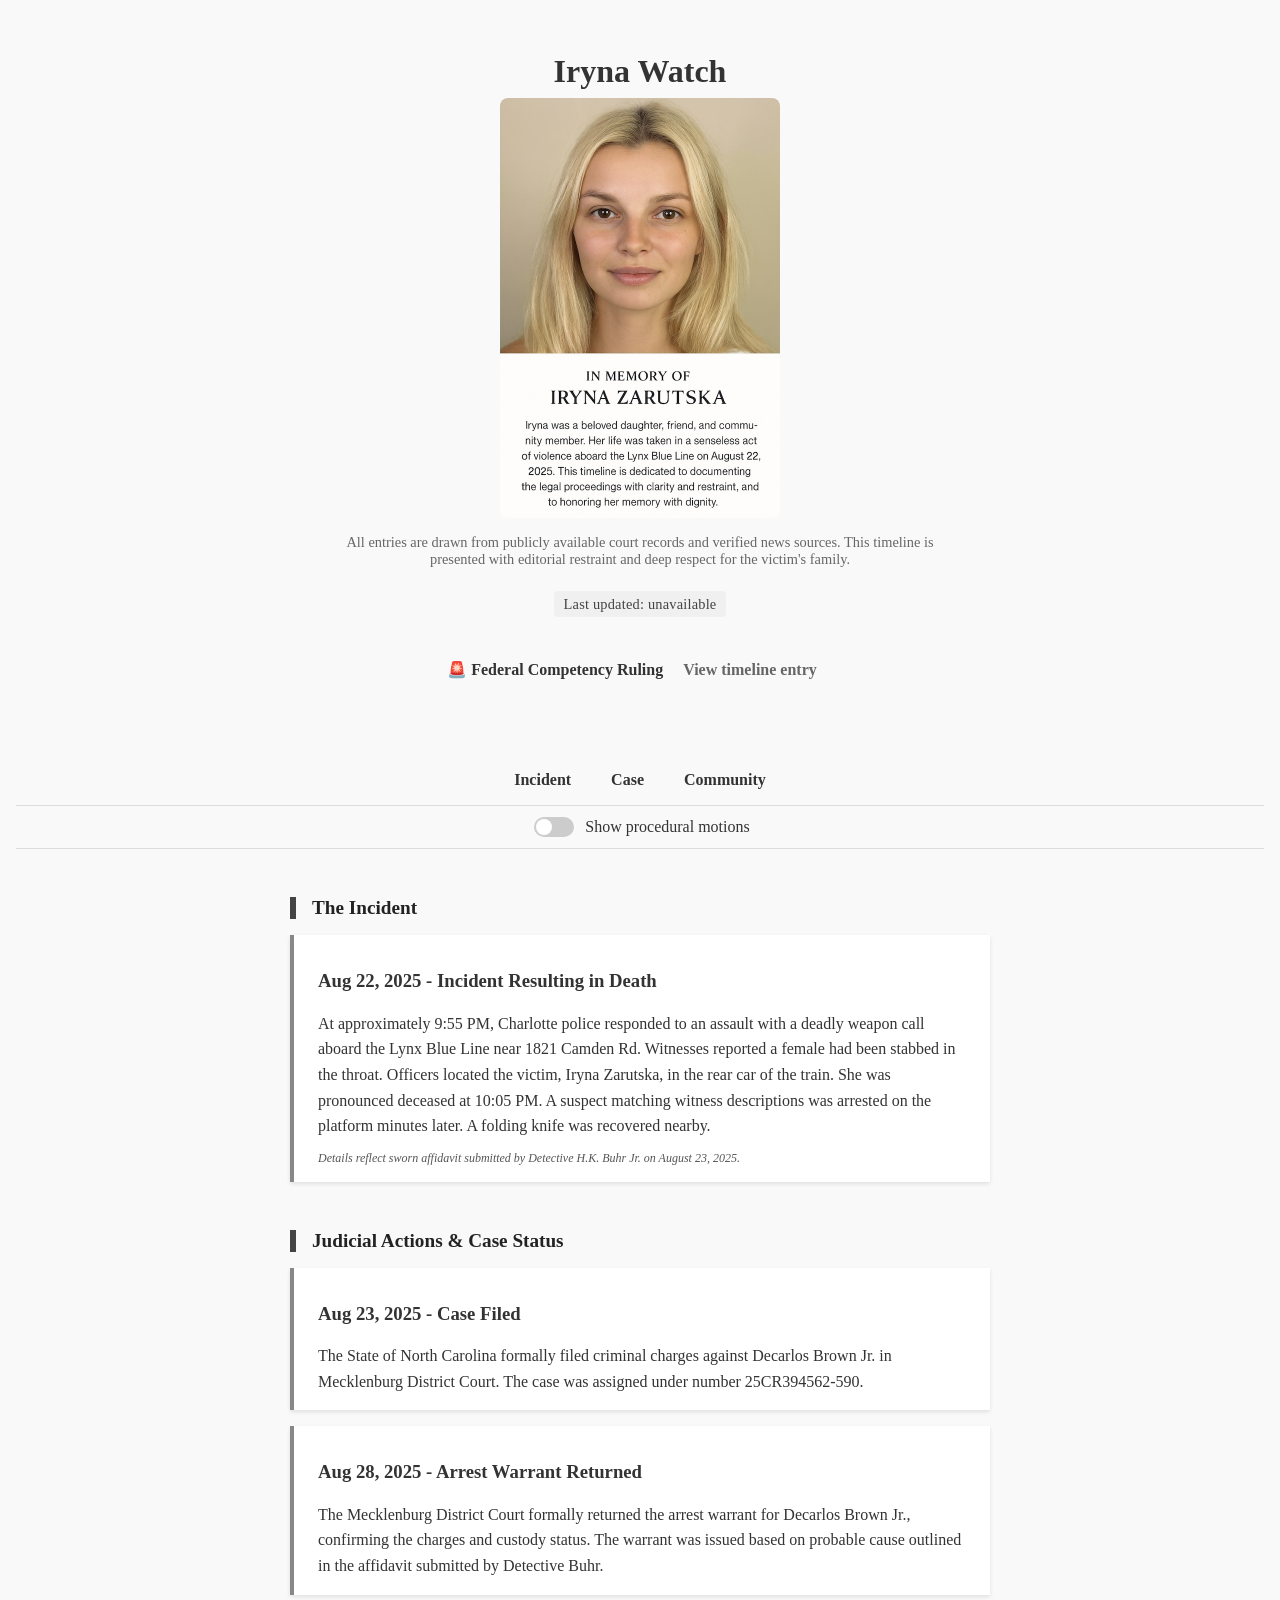
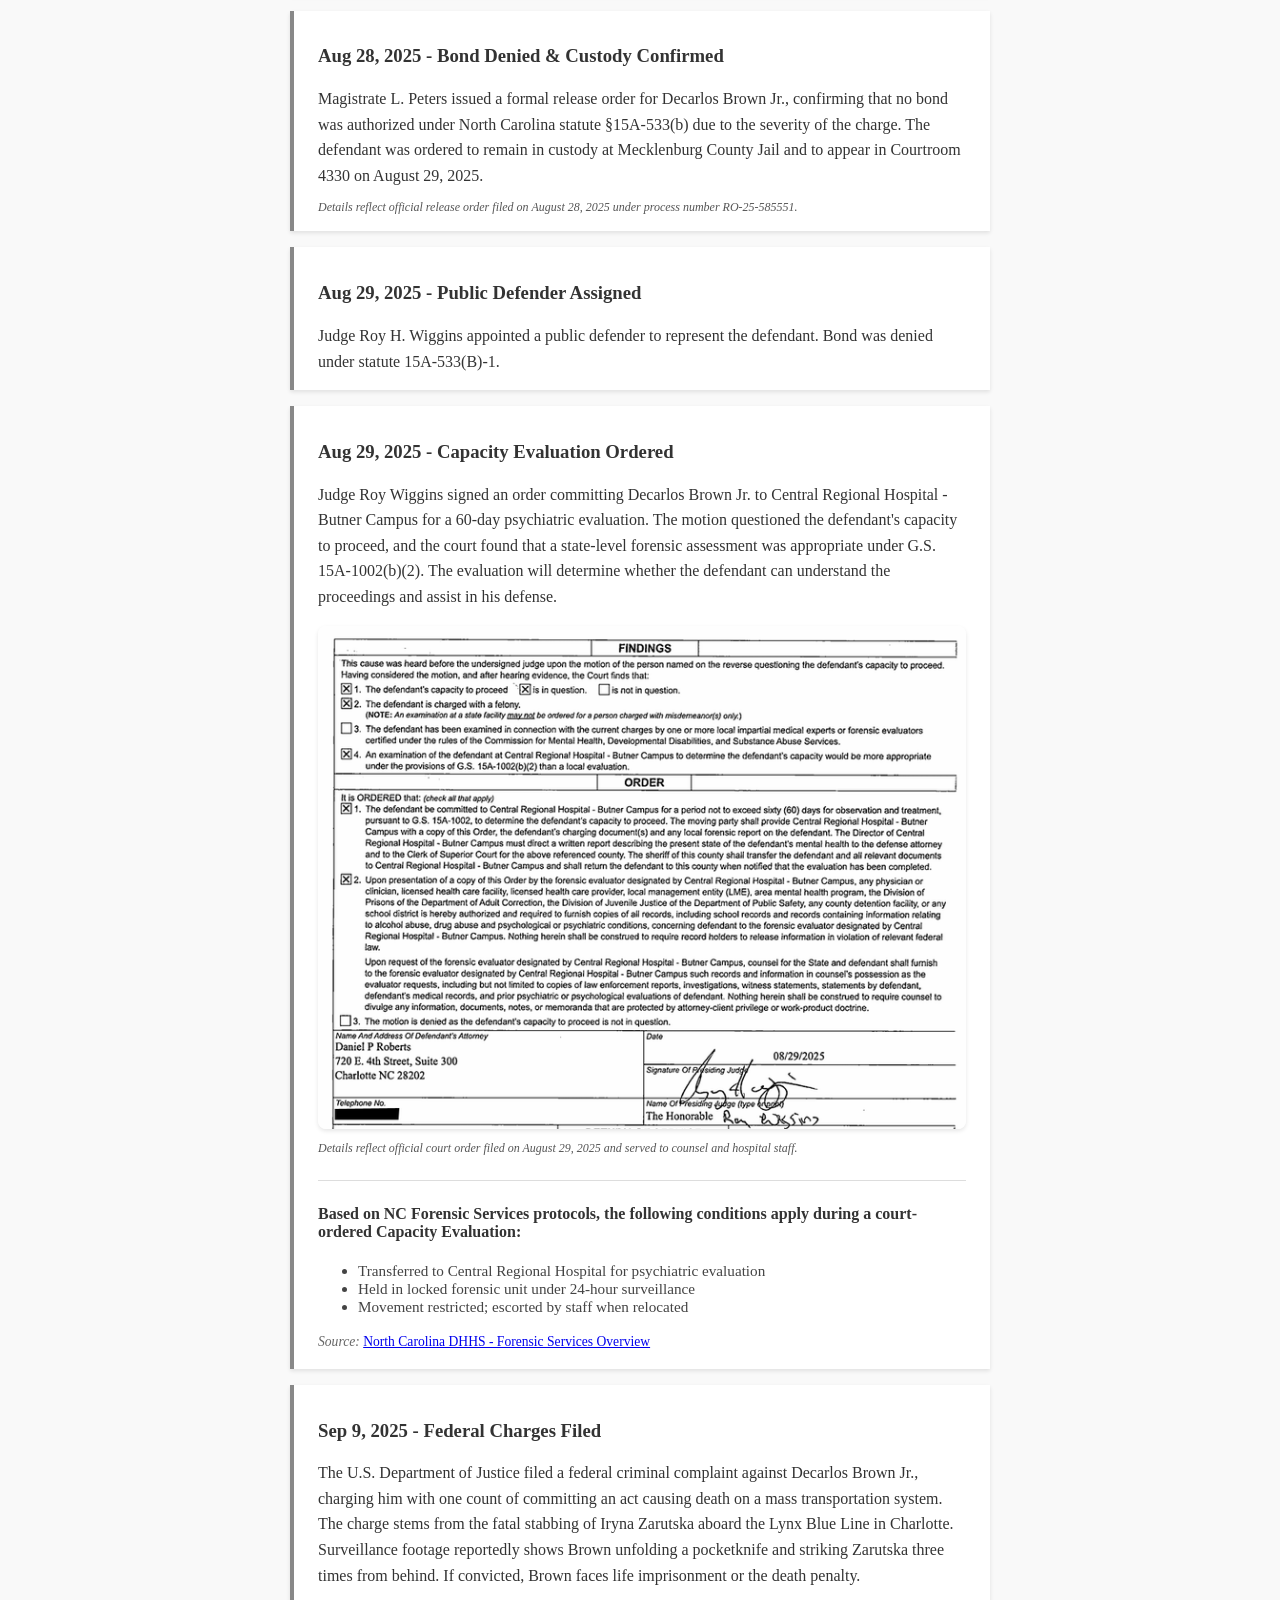
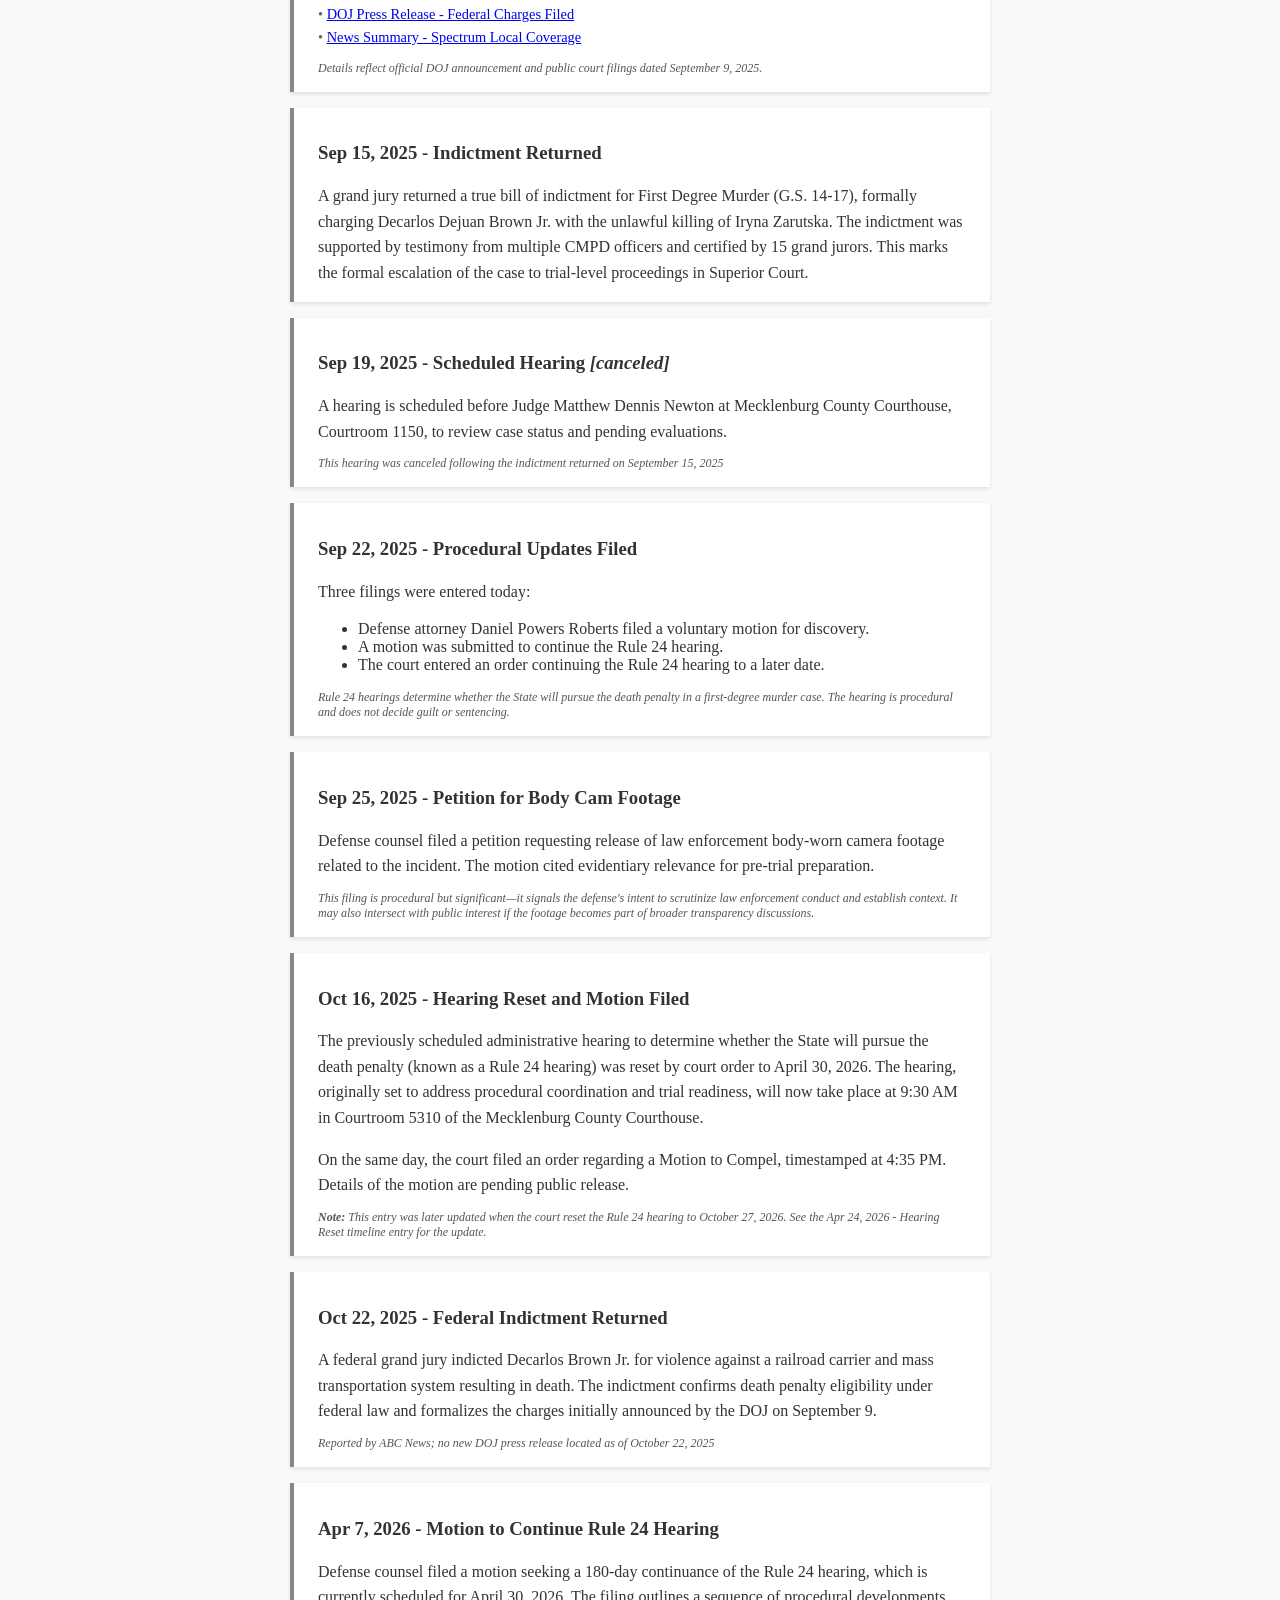
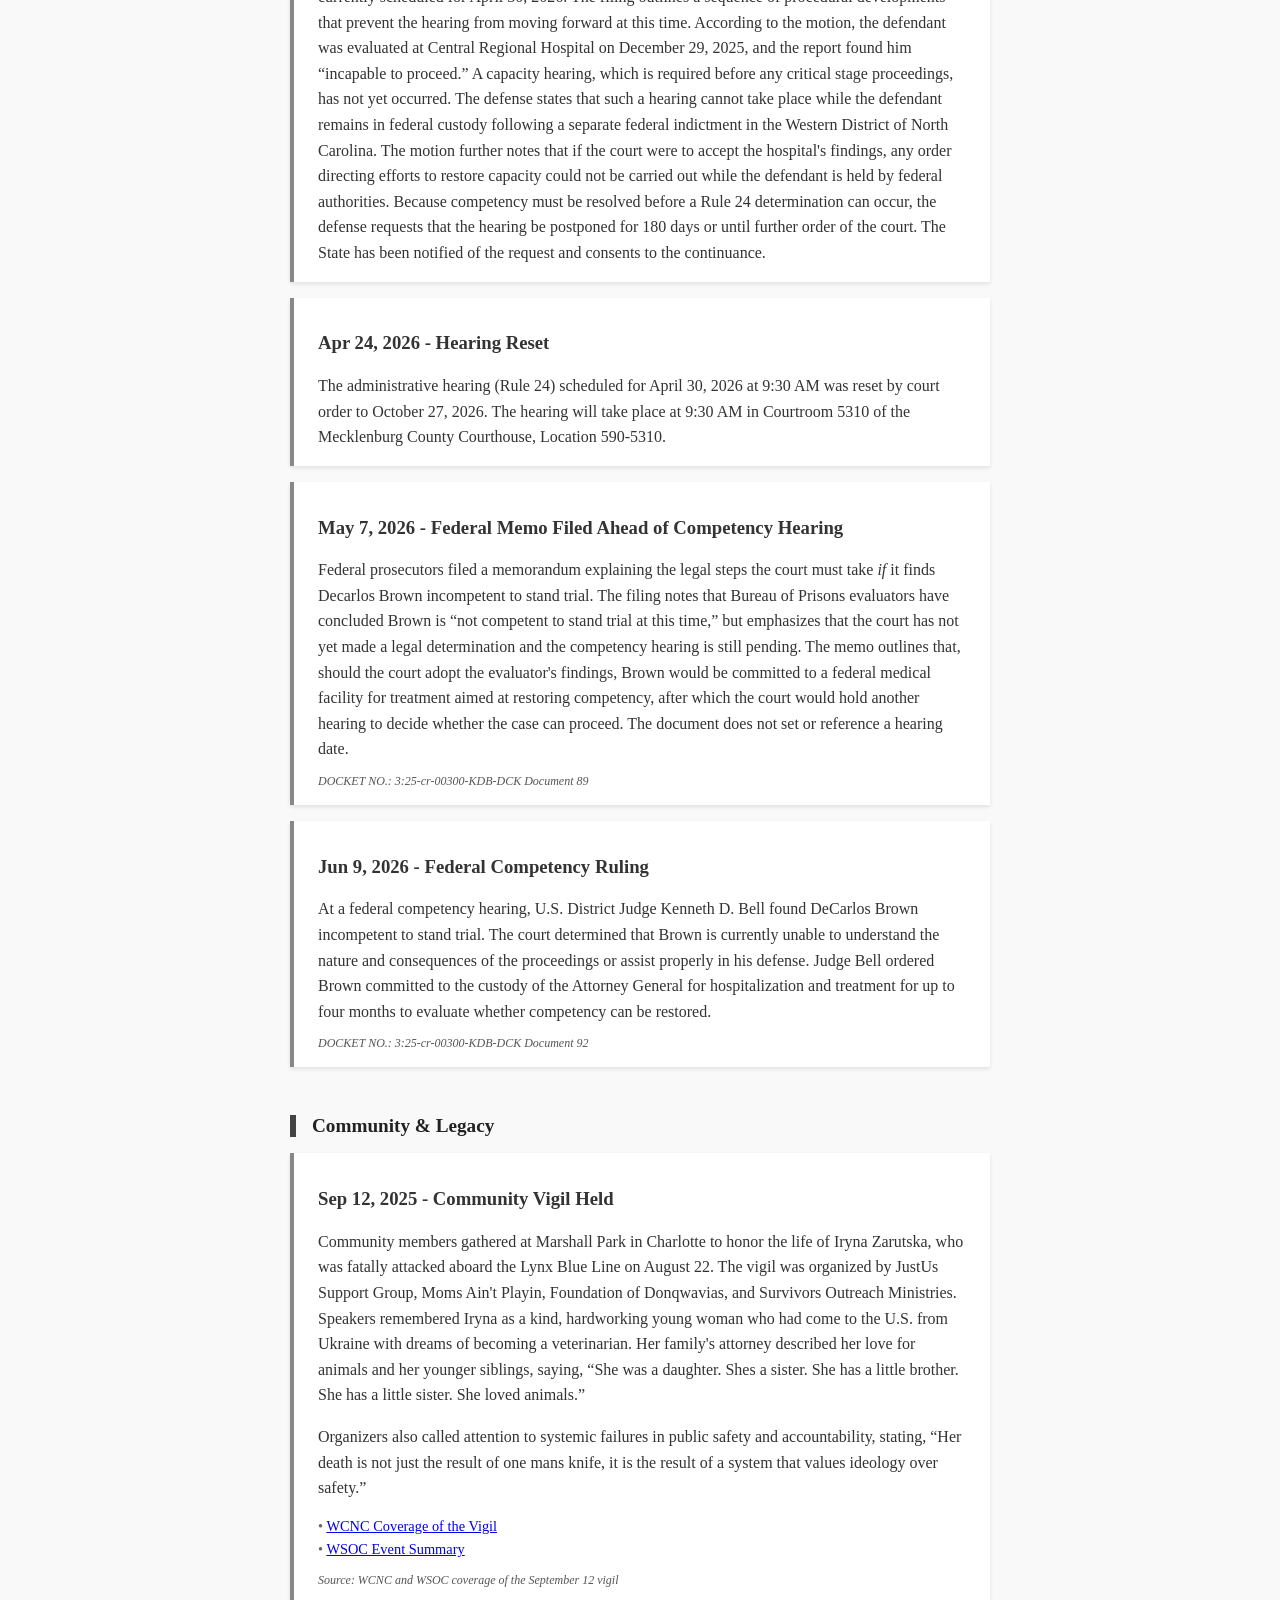
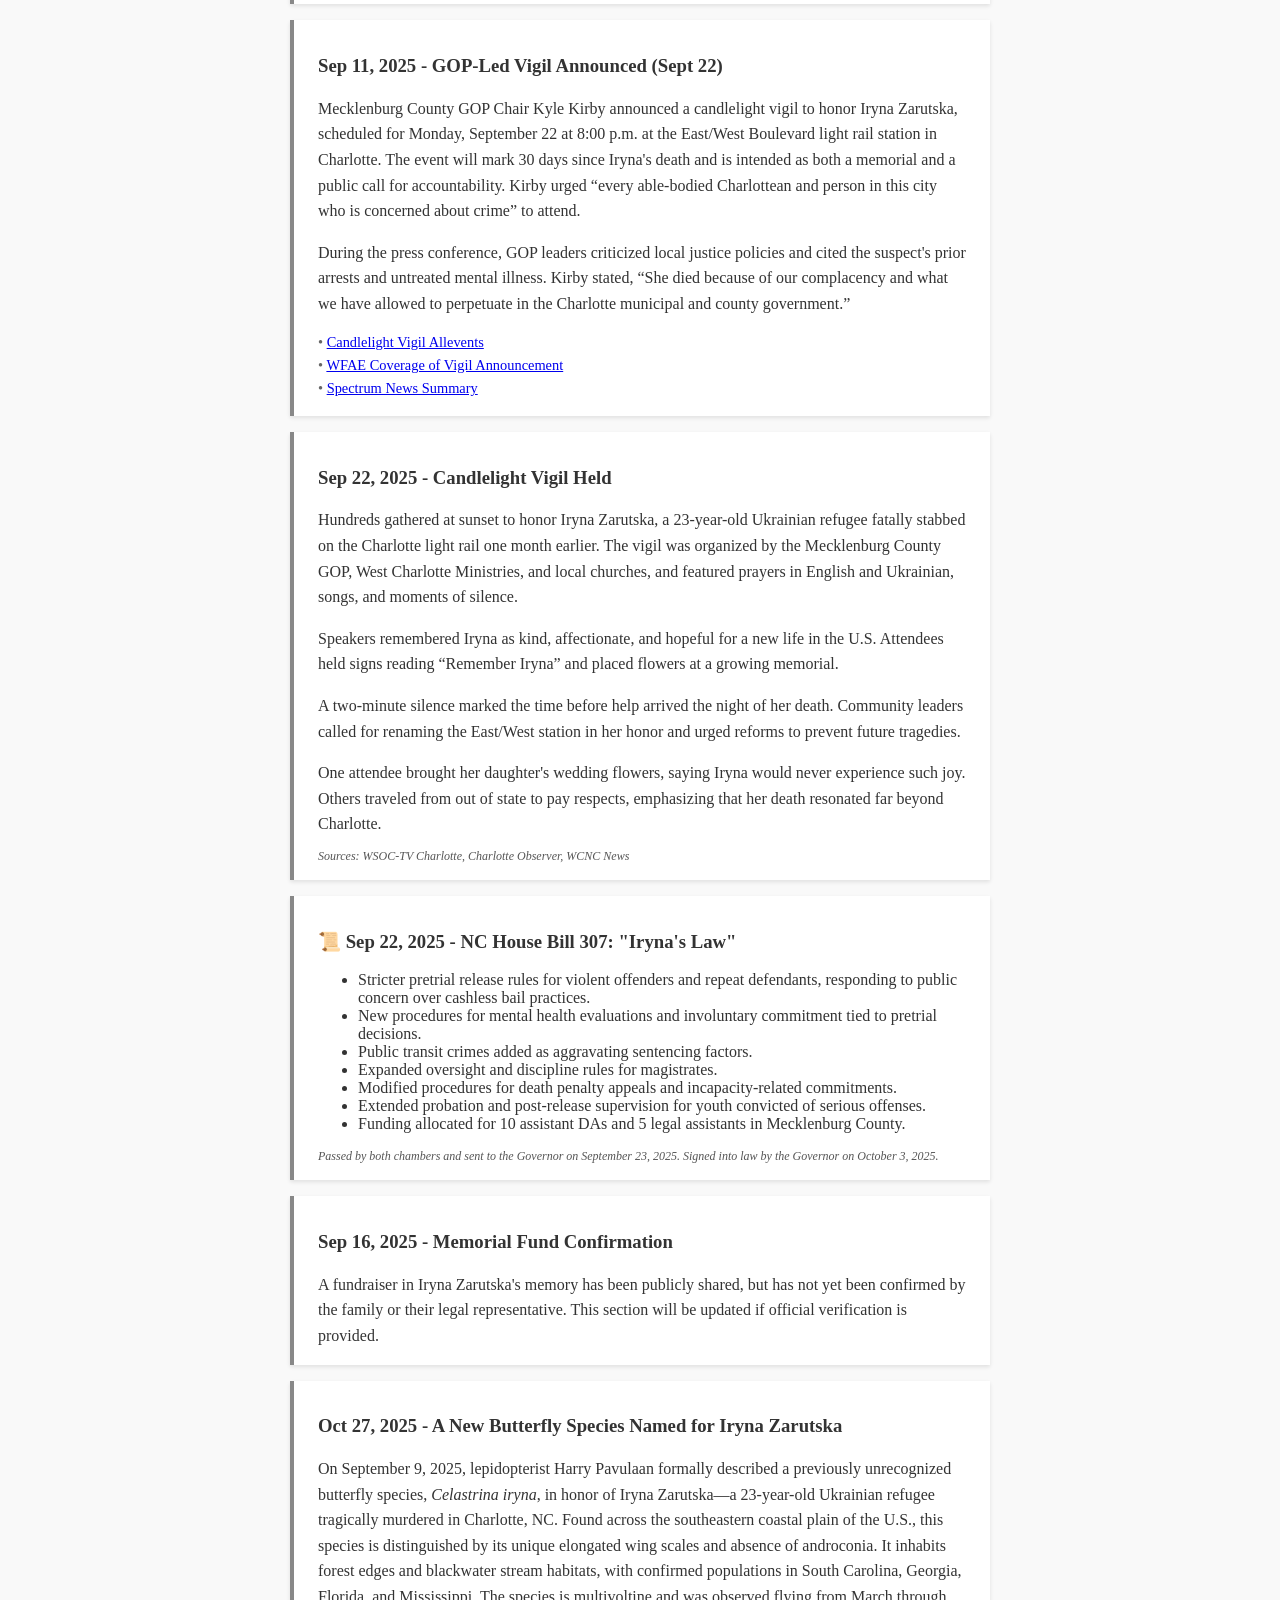
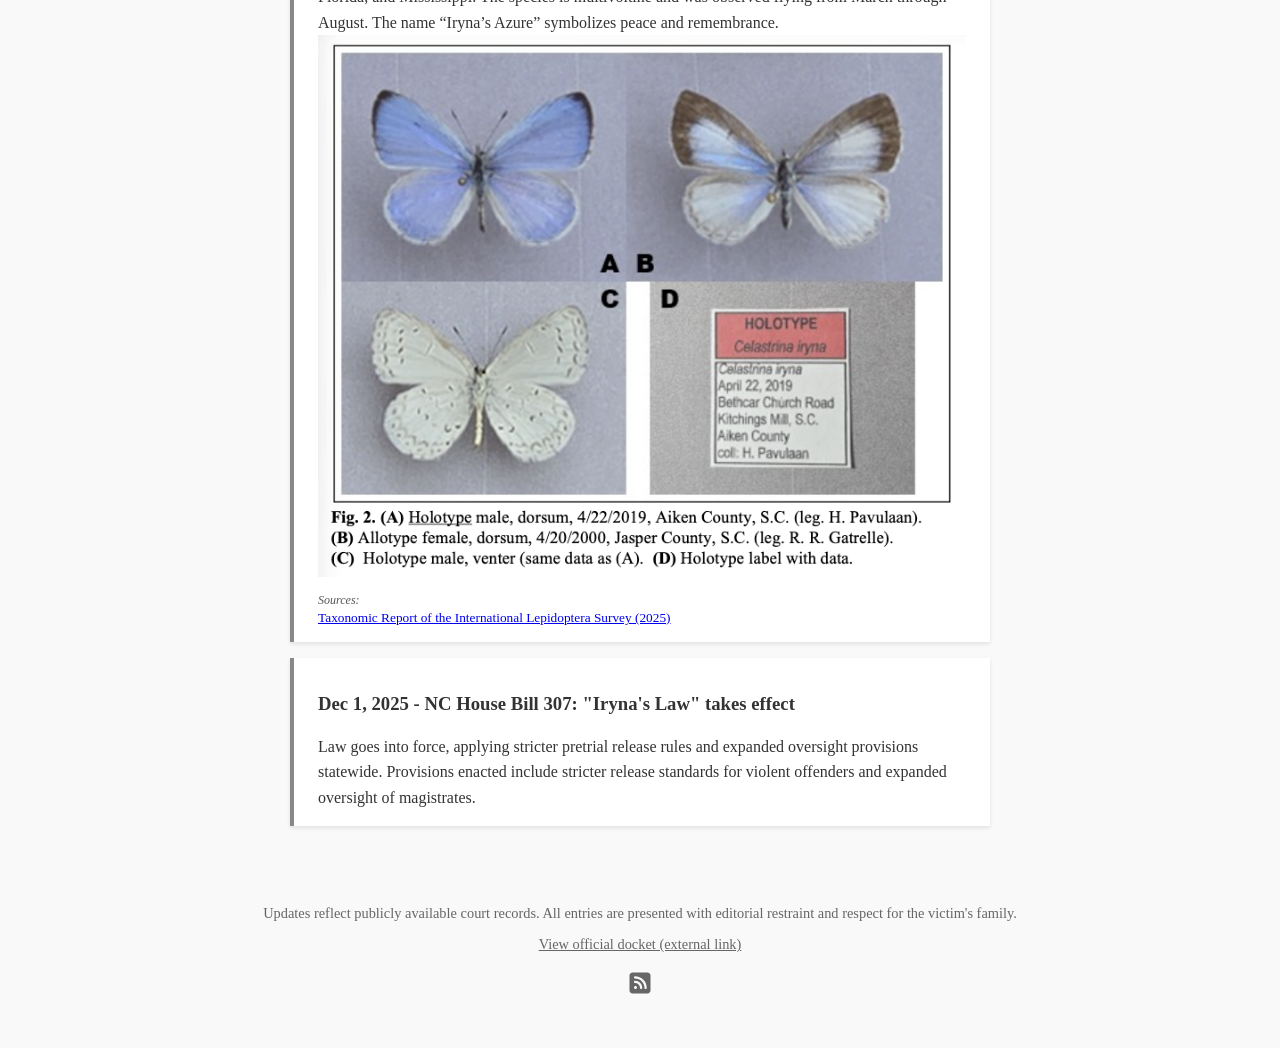
==== commit 4e4df08b: "Timeline: Add Federal compentency rule" ====
--- a/index.html
+++ b/index.html
@@ -42,8 +42,8 @@
       </p>
       <p class="last-updated" id="release-tag">Last updated: loading…</p>
       <p class="hot-topic">
-       🚨 <strong>Federal Memo Filed Ahead of Competency Hearing</strong>
-      <a href="#FederalCompetencyMemo" class="hot-topic-link">View timeline entry</a>
+       🚨 <strong>Federal Competency Ruling</strong>
+      <a href=#FedCompetencyRuling class="hot-topic-link">View timeline entry</a>
       </p>
 
     </header>
@@ -223,7 +223,14 @@
         competency, after which the court would hold another hearing to decide whether the case can 
         proceed. The document does not set or reference a hearing date.</p>
         <small><em>DOCKET NO.: 3:25-cr-00300-KDB-DCK Document 89</em></small>
-</section>
+  </section>
+
+      <section class="timeline-card" data-tag="hearing" id="FedCompetencyRuling">
+        <h3>Jun 9, 2026 - Federal Competency Ruling</h3>
+        <p>At a federal competency hearing, U.S. District Judge Kenneth D. Bell found DeCarlos Brown incompetent to stand trial. The court determined that Brown is currently unable to understand the nature and consequences of the proceedings or assist properly in his defense. Judge Bell ordered Brown committed to the custody of the Attorney General for hospitalization and treatment for up to four months to evaluate whether competency can be restored.</p>
+        <small><em>DOCKET NO.: 3:25-cr-00300-KDB-DCK Document 92</em></small>
+  </section>
+
 
       <h2 class="group-header" id="community">Community &amp; Legacy</h2>
       <section class="timeline-card" data-tag="community">
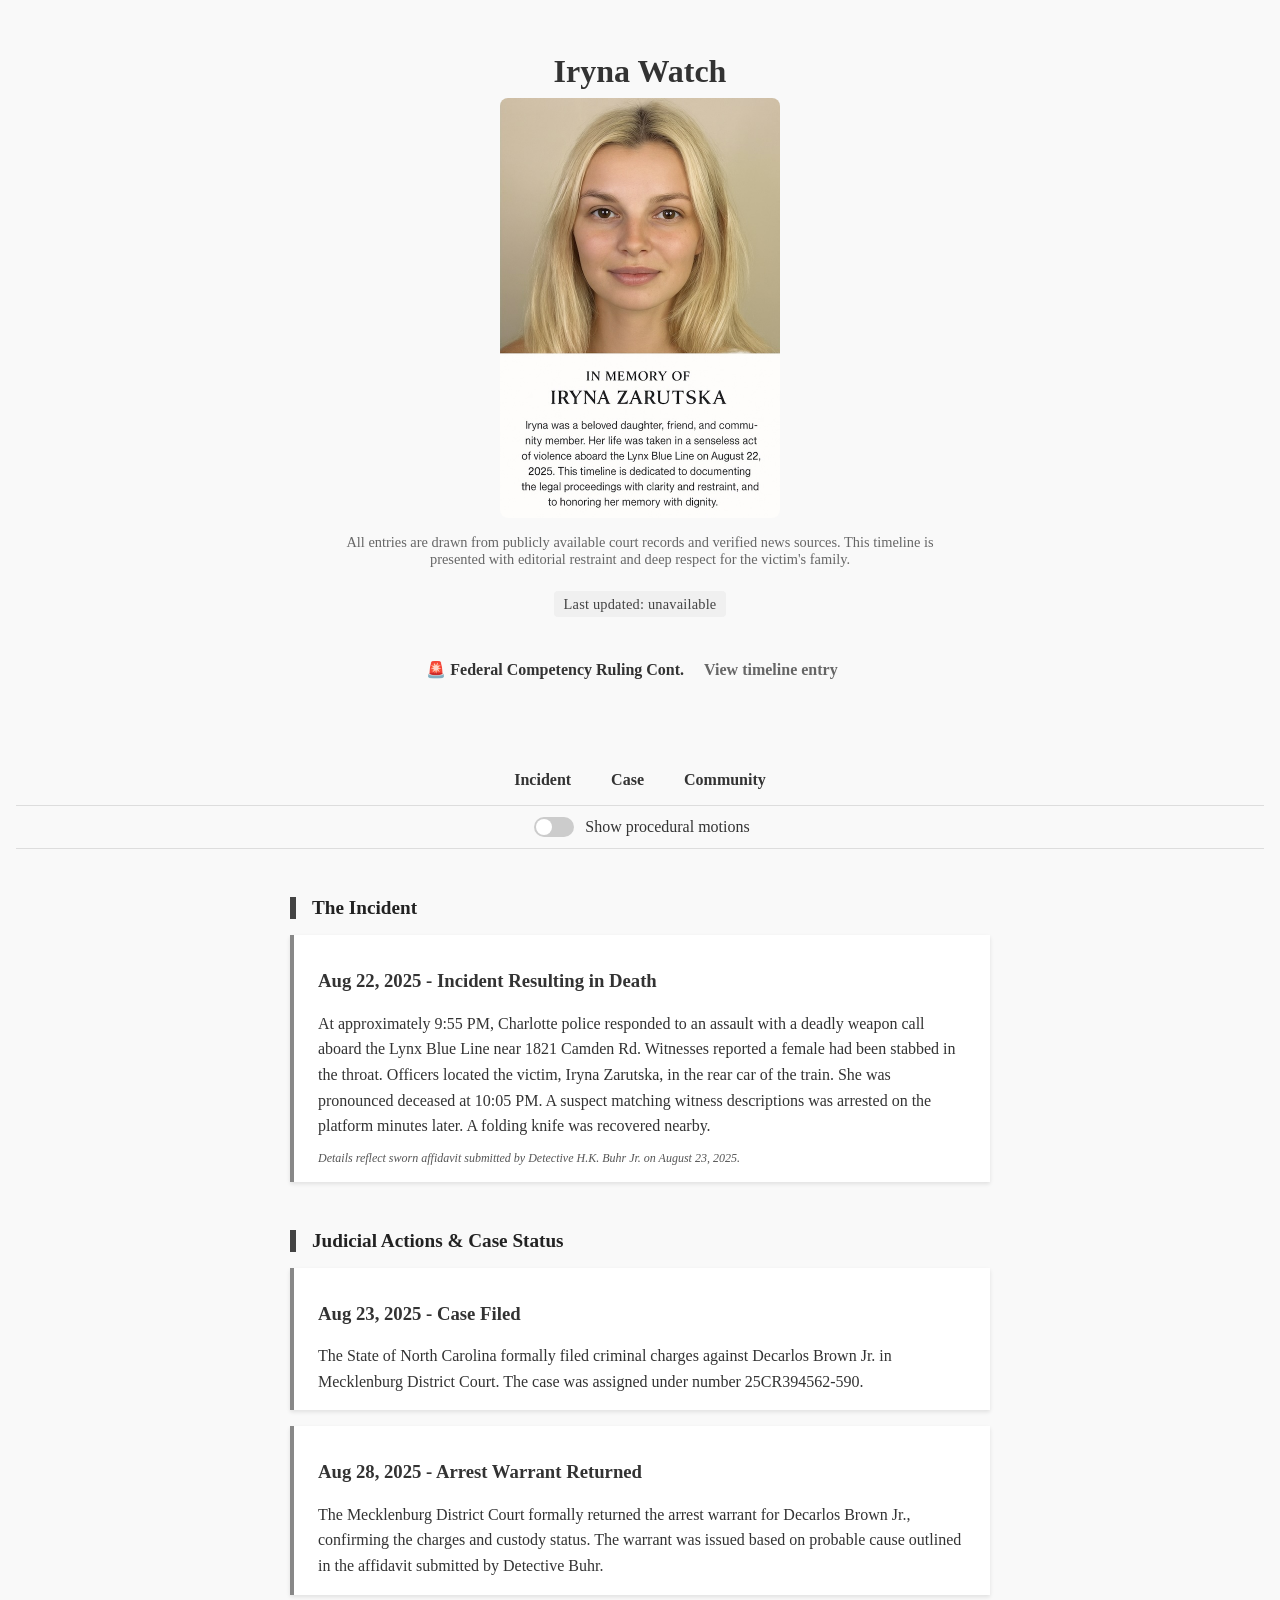
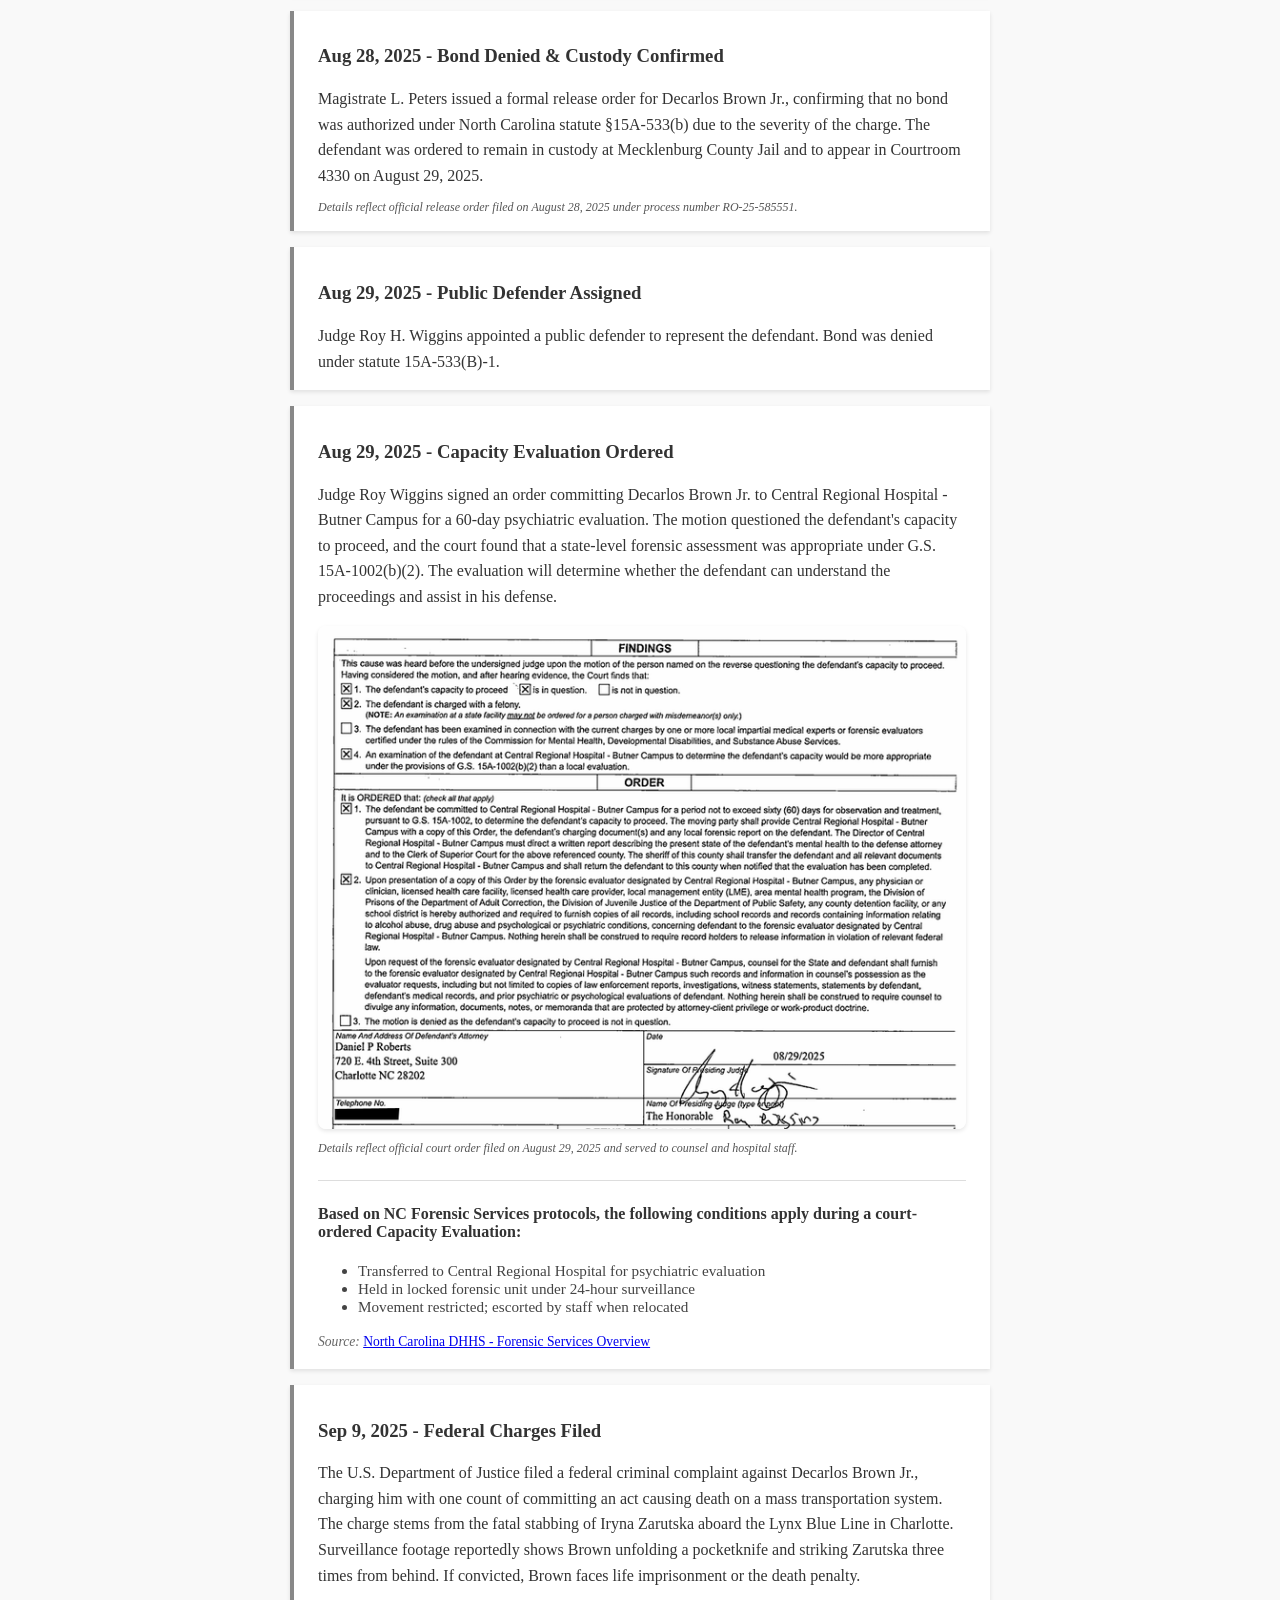
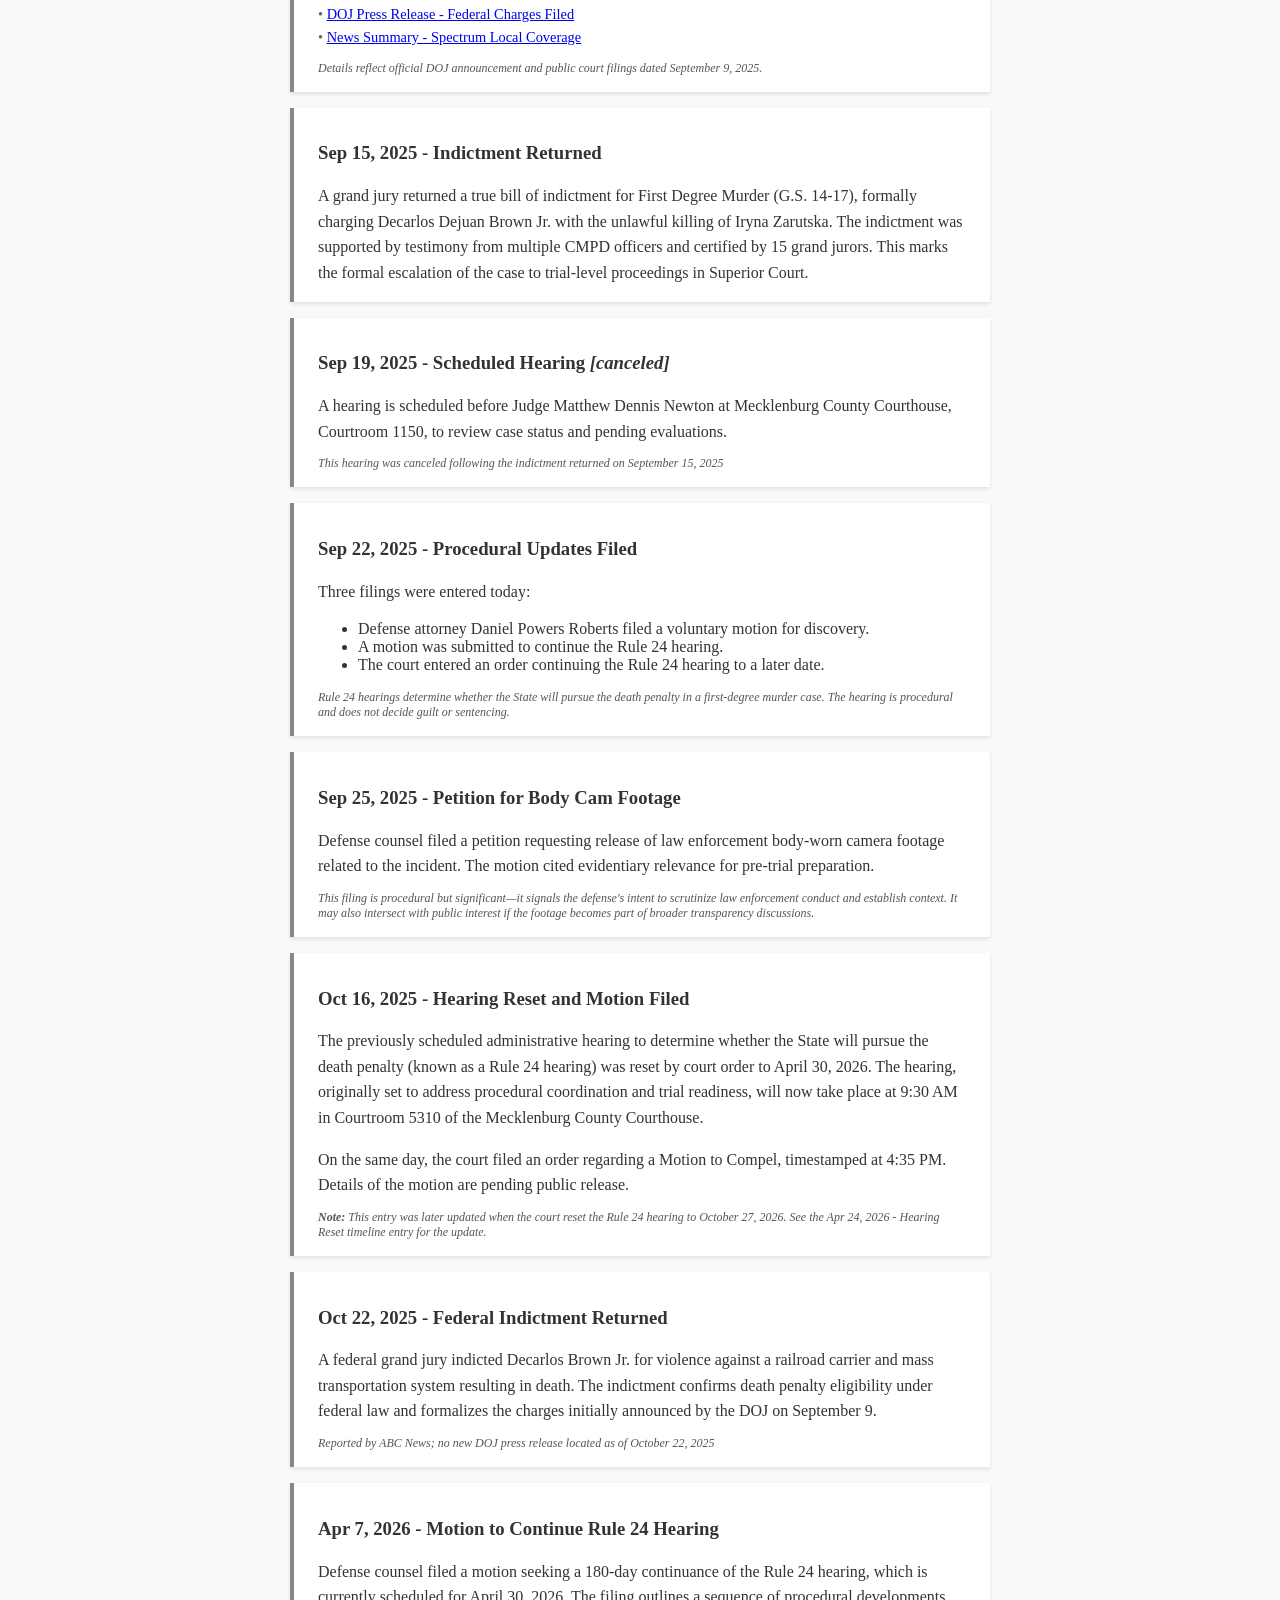
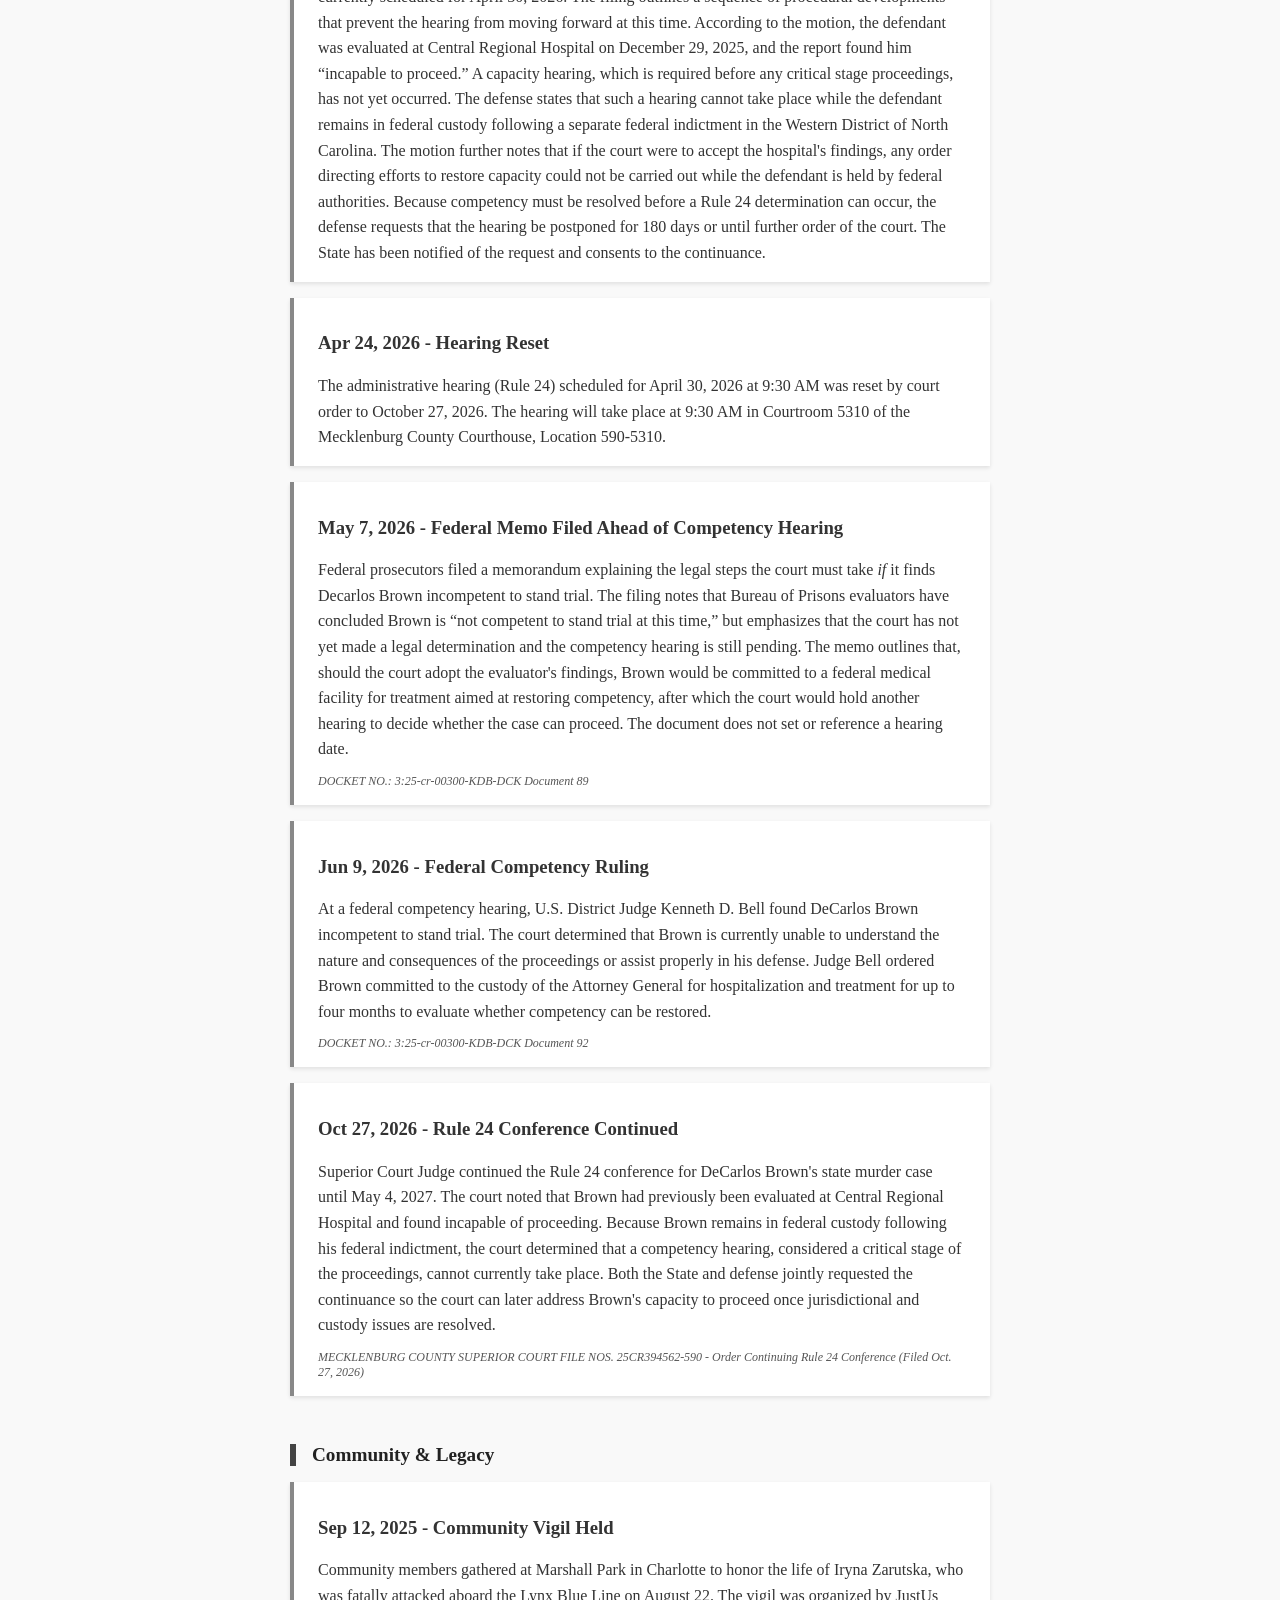
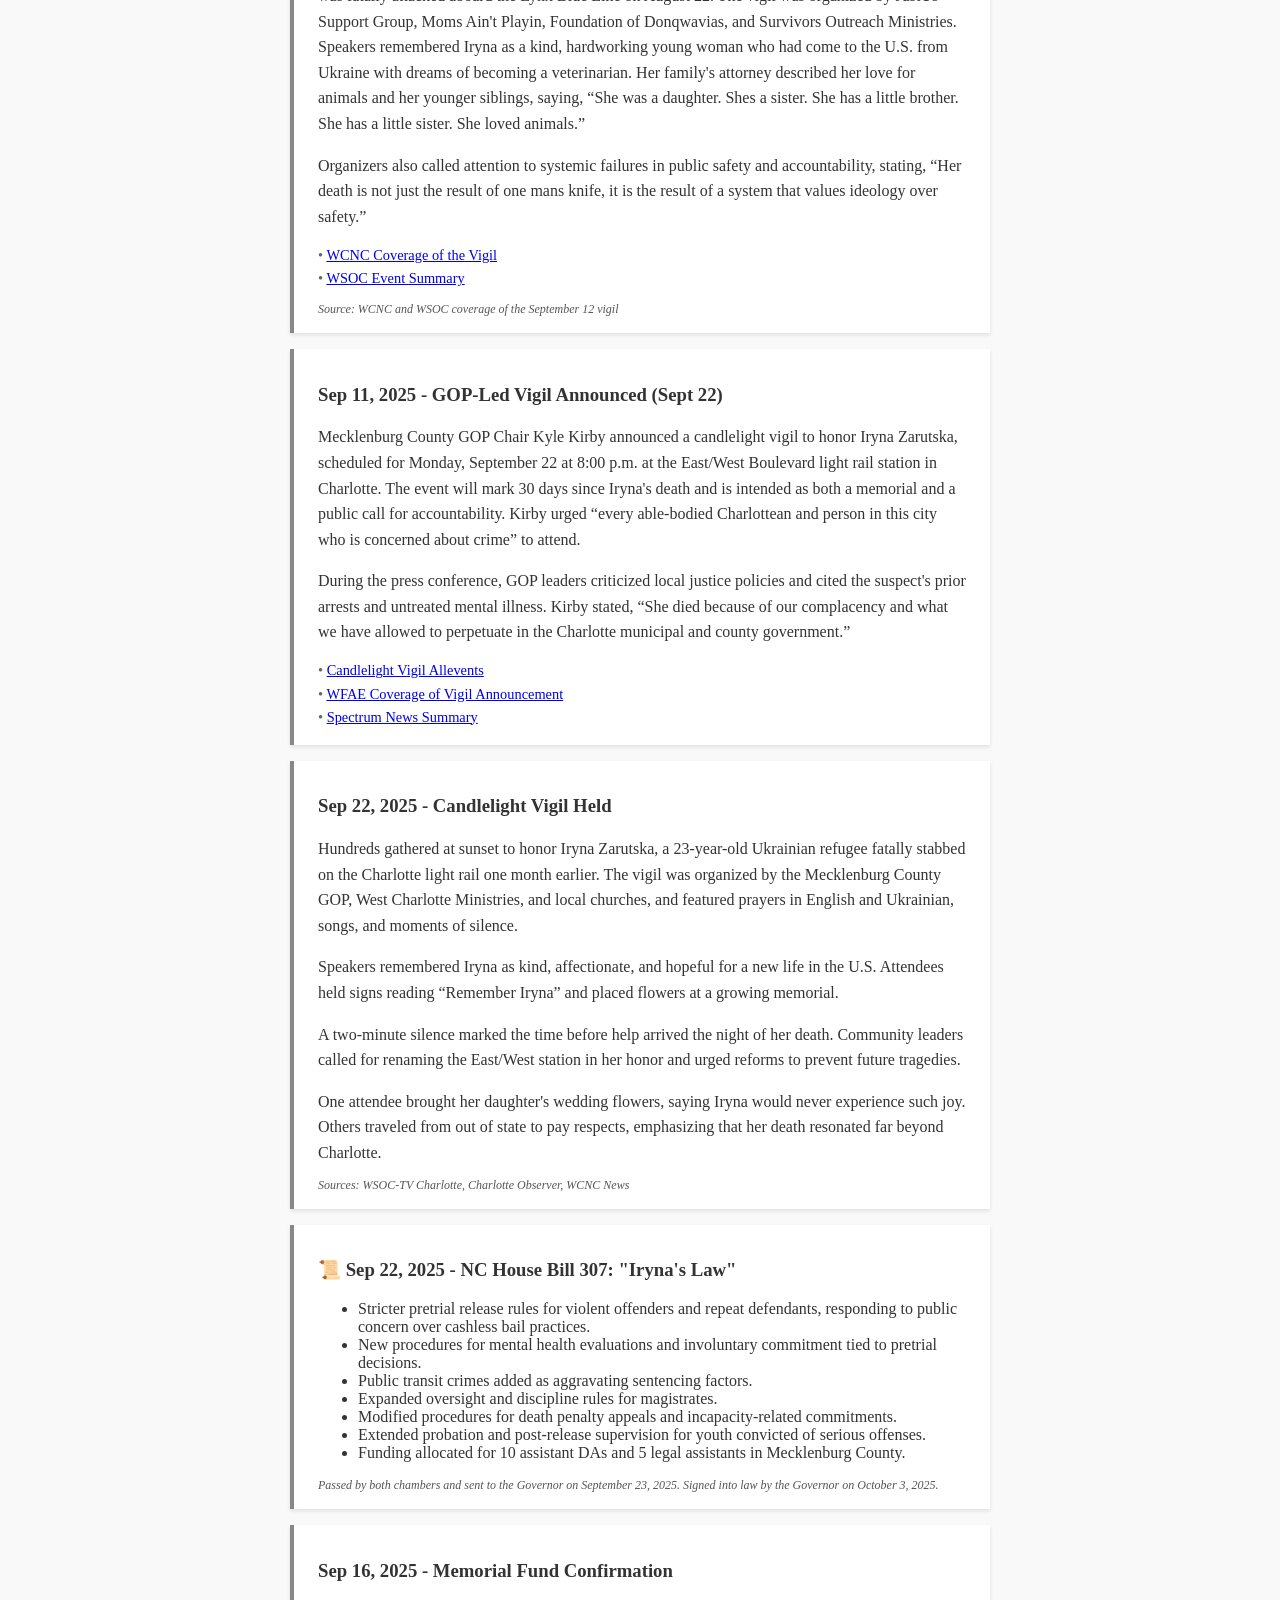
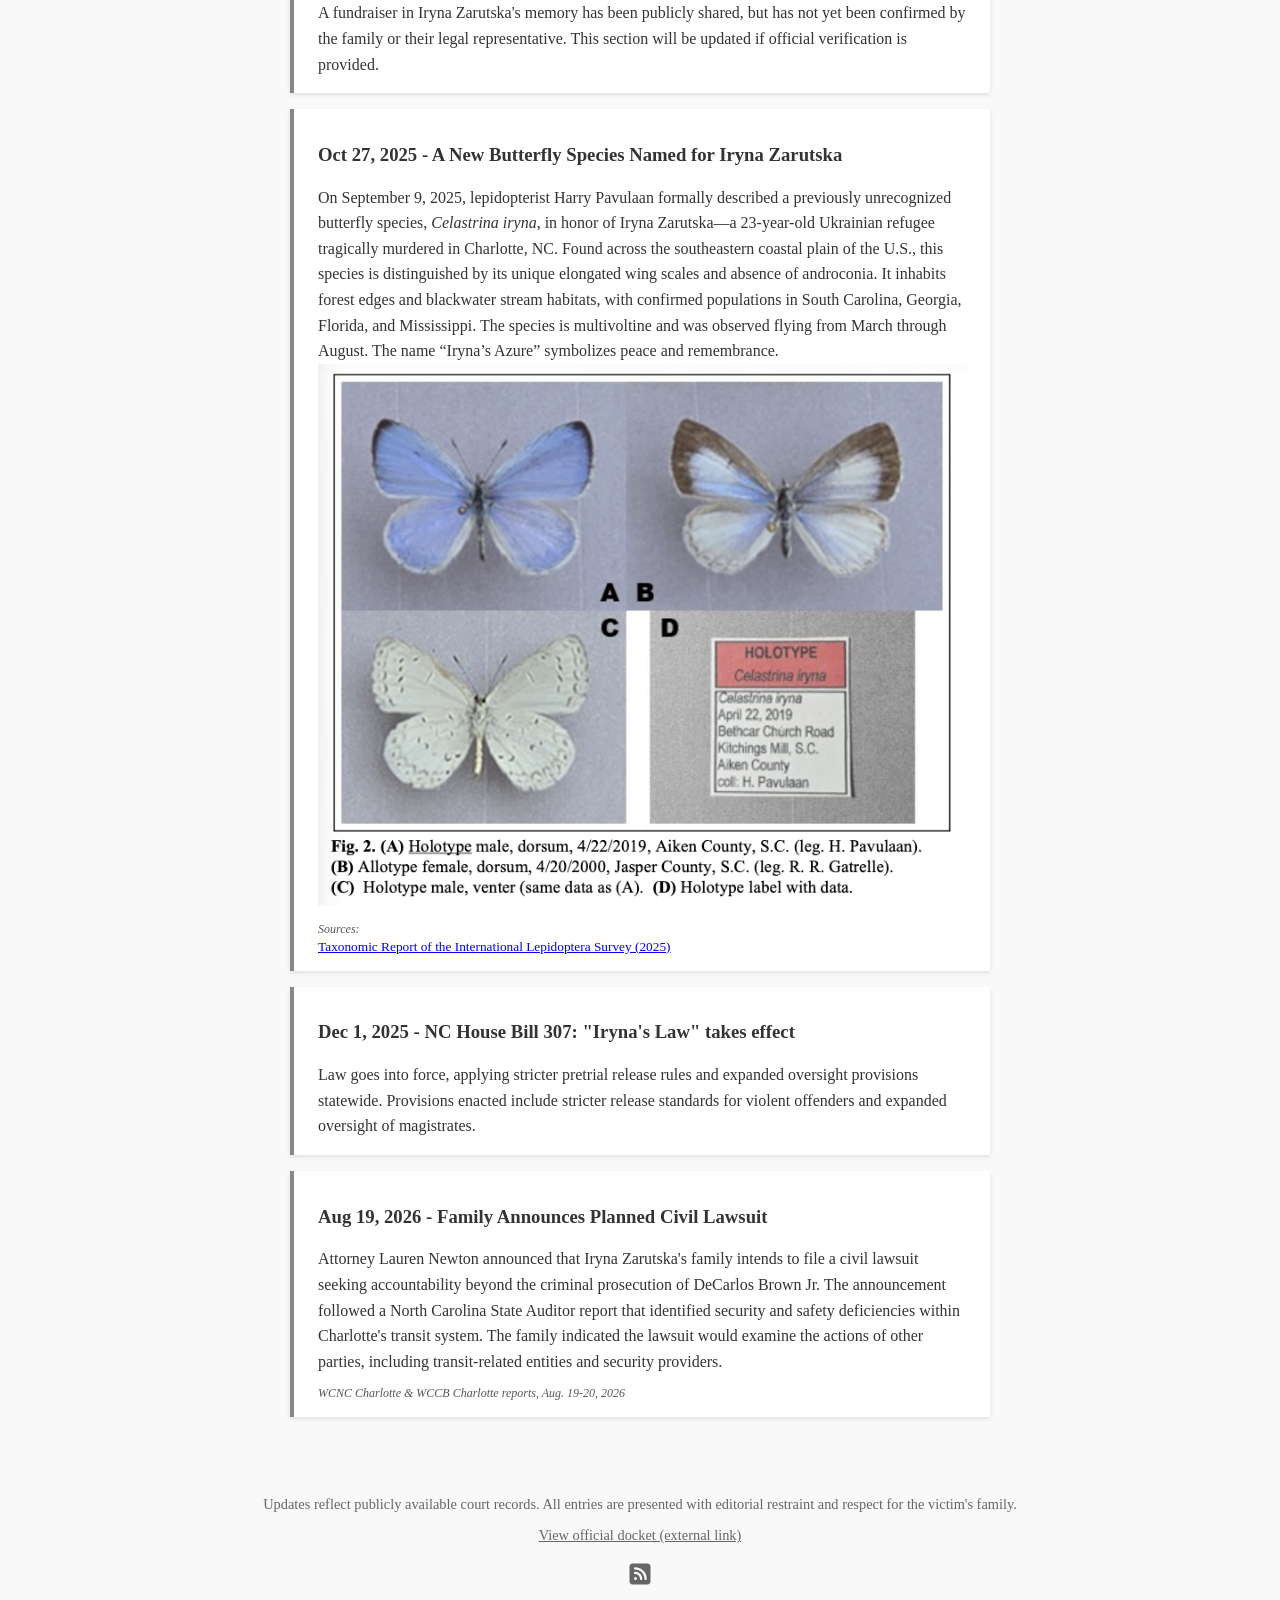
==== commit 57e3966b: "Timeline: add latest rule 24 hearing and civil suite from the family." ====
--- a/index.html
+++ b/index.html
@@ -42,8 +42,8 @@
       </p>
       <p class="last-updated" id="release-tag">Last updated: loading…</p>
       <p class="hot-topic">
-       🚨 <strong>Federal Competency Ruling</strong>
-      <a href=#FedCompetencyRuling class="hot-topic-link">View timeline entry</a>
+       🚨 <strong>Federal Competency Ruling Cont.</strong>
+      <a href=#Rule24ConferenceContinued2026 class="hot-topic-link">View timeline entry</a>
       </p>
 
     </header>
@@ -231,6 +231,12 @@
         <small><em>DOCKET NO.: 3:25-cr-00300-KDB-DCK Document 92</em></small>
   </section>
 
+      <section class="timeline-card" data-tag="hearing" id="Rule24ConferenceContinued2026">
+        <h3>Oct 27, 2026 - Rule 24 Conference Continued</h3>
+        <p>Superior Court Judge continued the Rule 24 conference for DeCarlos Brown's state murder case until May 4, 2027. The court noted that Brown had previously been evaluated at Central Regional Hospital and found incapable of proceeding. Because Brown remains in federal custody following his federal indictment, the court determined that a competency hearing, considered a critical stage of the proceedings, cannot currently take place. Both the State and defense jointly requested the continuance so the court can later address Brown's capacity to proceed once jurisdictional and custody issues are resolved.</p>
+        <small><em>MECKLENBURG COUNTY SUPERIOR COURT FILE NOS. 25CR394562-590 - Order Continuing Rule 24 Conference (Filed Oct. 27, 2026)</em></small>
+  </section>
+
 
       <h2 class="group-header" id="community">Community &amp; Legacy</h2>
       <section class="timeline-card" data-tag="community">
@@ -295,6 +301,12 @@
         <p>Law goes into force, applying stricter pretrial release rules and expanded oversight provisions statewide. Provisions enacted include stricter release standards for violent offenders and expanded oversight of magistrates.</p>
   </section>
 
+      <section class="timeline-card" data-tag="civil" id="CivilLawsuitAnnouncement">
+        <h3>Aug 19, 2026 - Family Announces Planned Civil Lawsuit</h3>
+        <p>Attorney Lauren Newton announced that Iryna Zarutska's family intends to file a civil lawsuit seeking accountability beyond the criminal prosecution of DeCarlos Brown Jr. The announcement followed a North Carolina State Auditor report that identified security and safety deficiencies within Charlotte's transit system. The family indicated the lawsuit would examine the actions of other parties, including transit-related entities and security providers.</p>
+        <small><em>WCNC Charlotte & WCCB Charlotte reports, Aug. 19-20, 2026</em></small>
+  </section>
+
     </main>
 
     <footer class="site-footer">
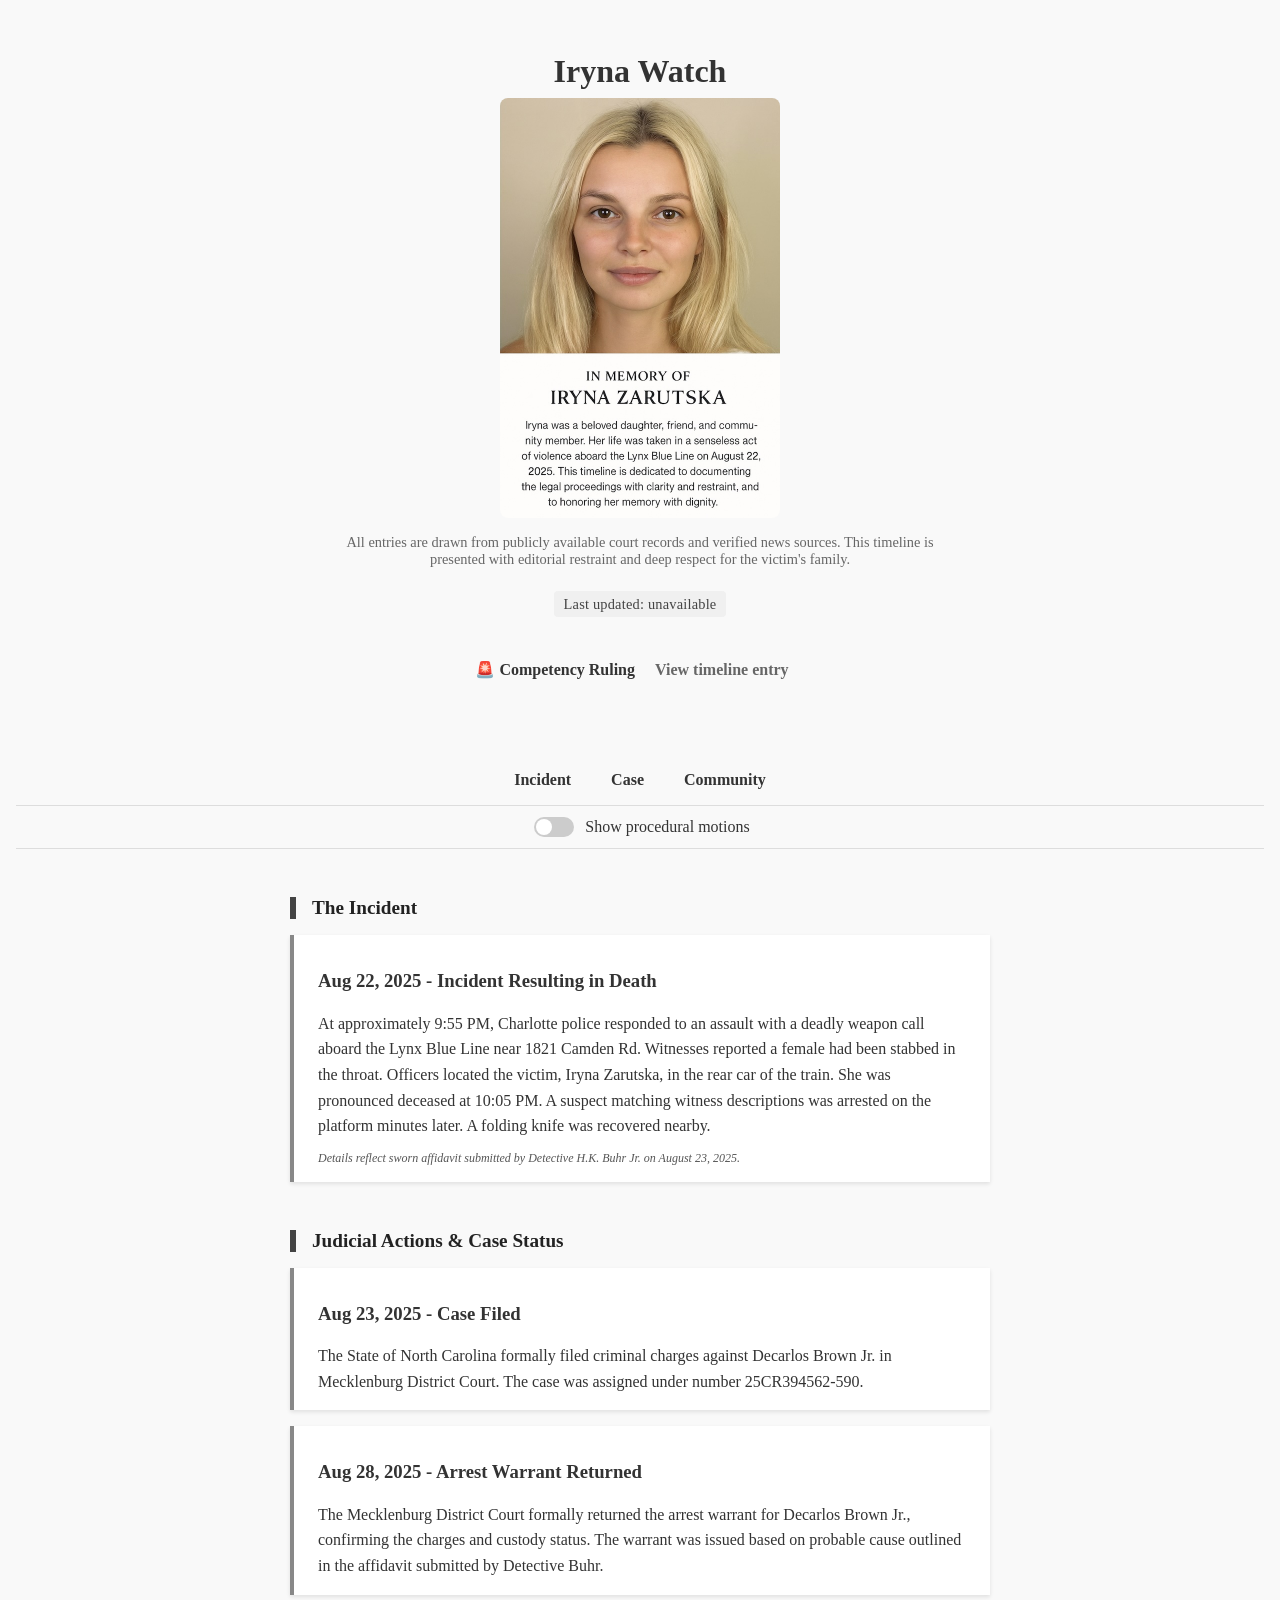
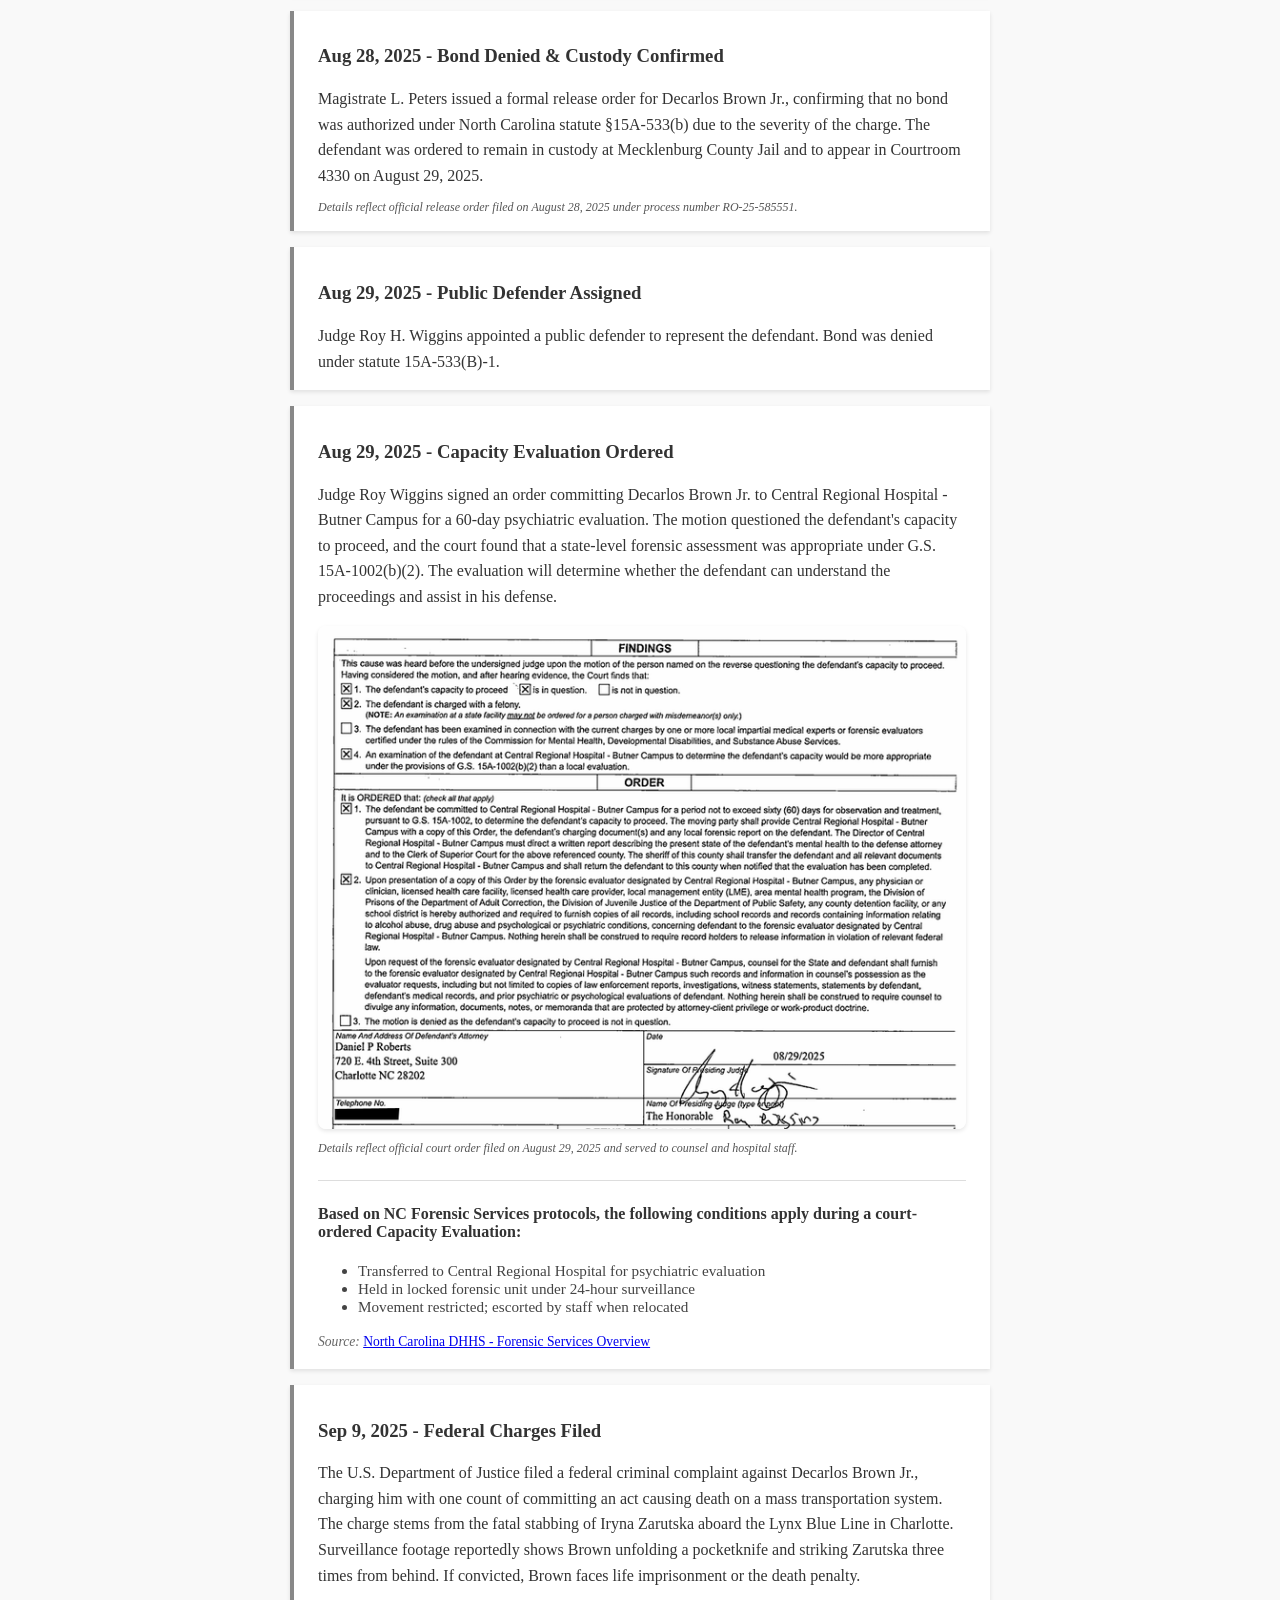
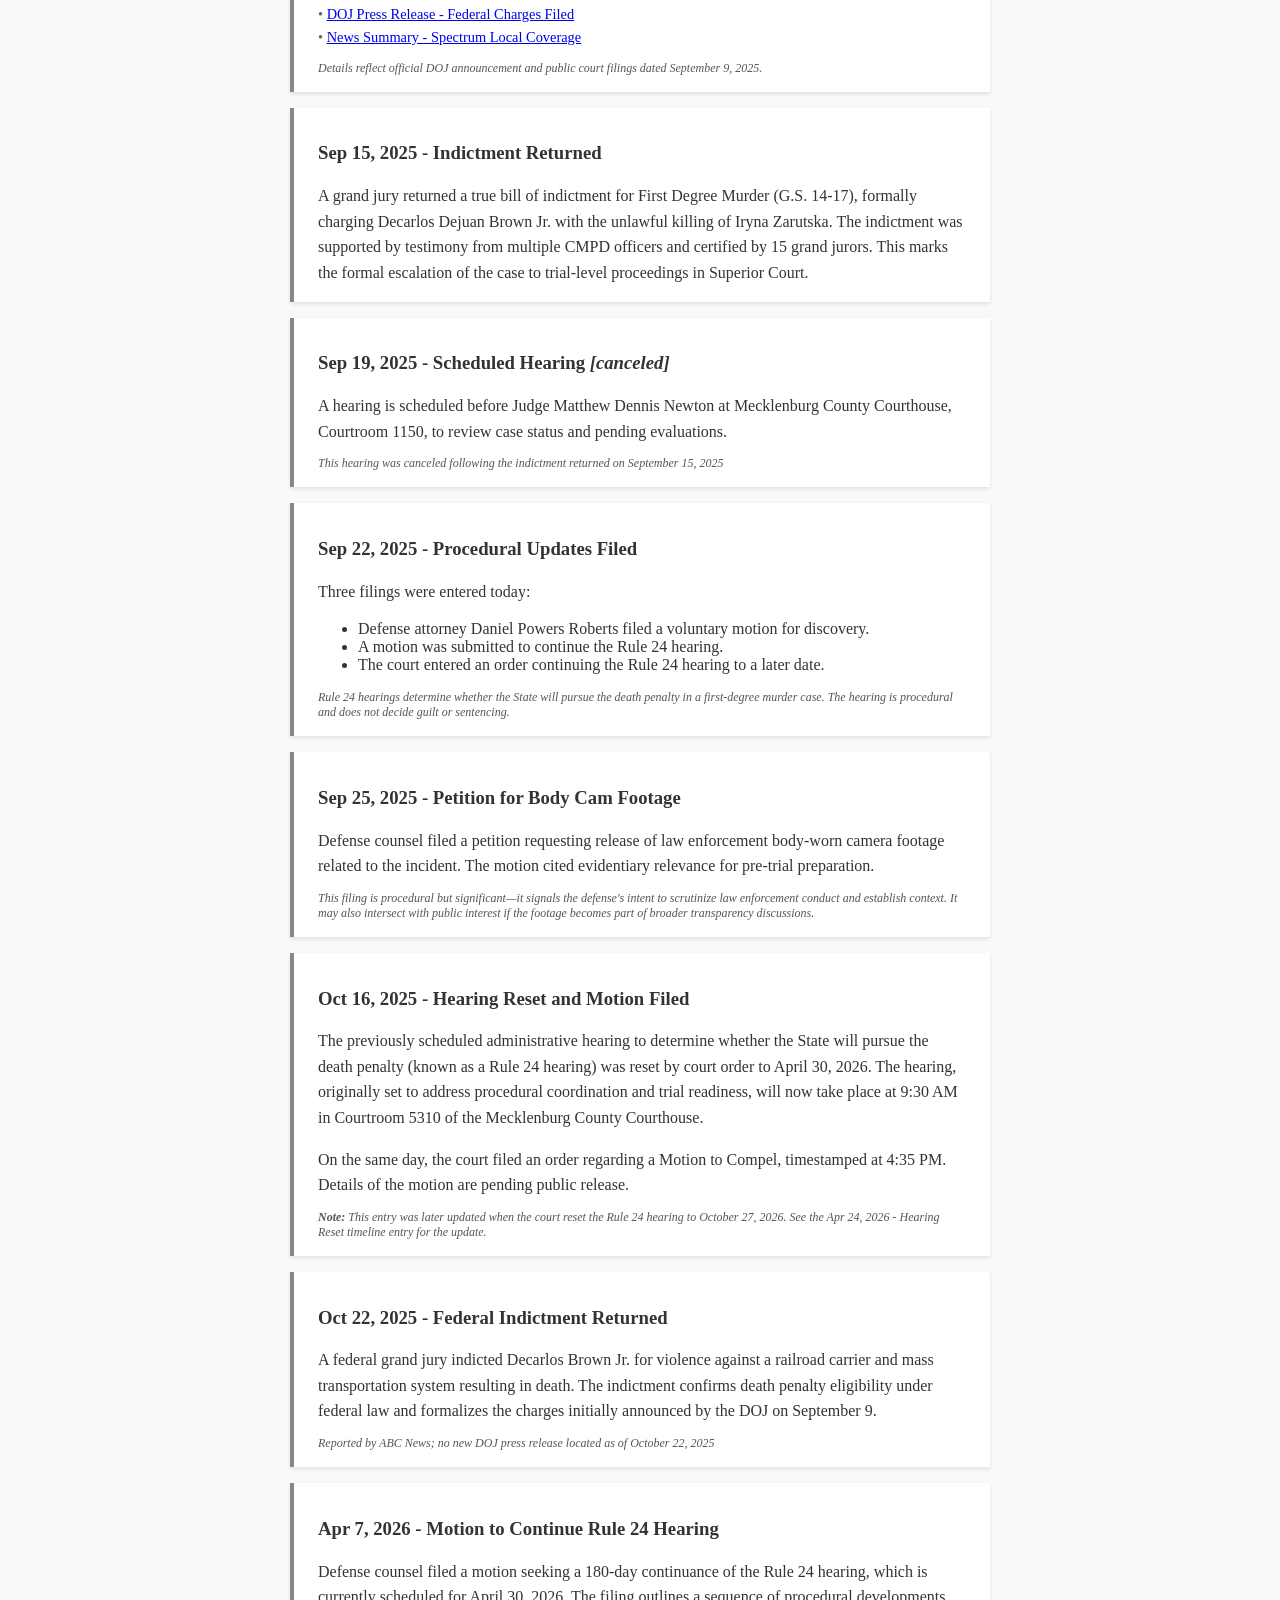
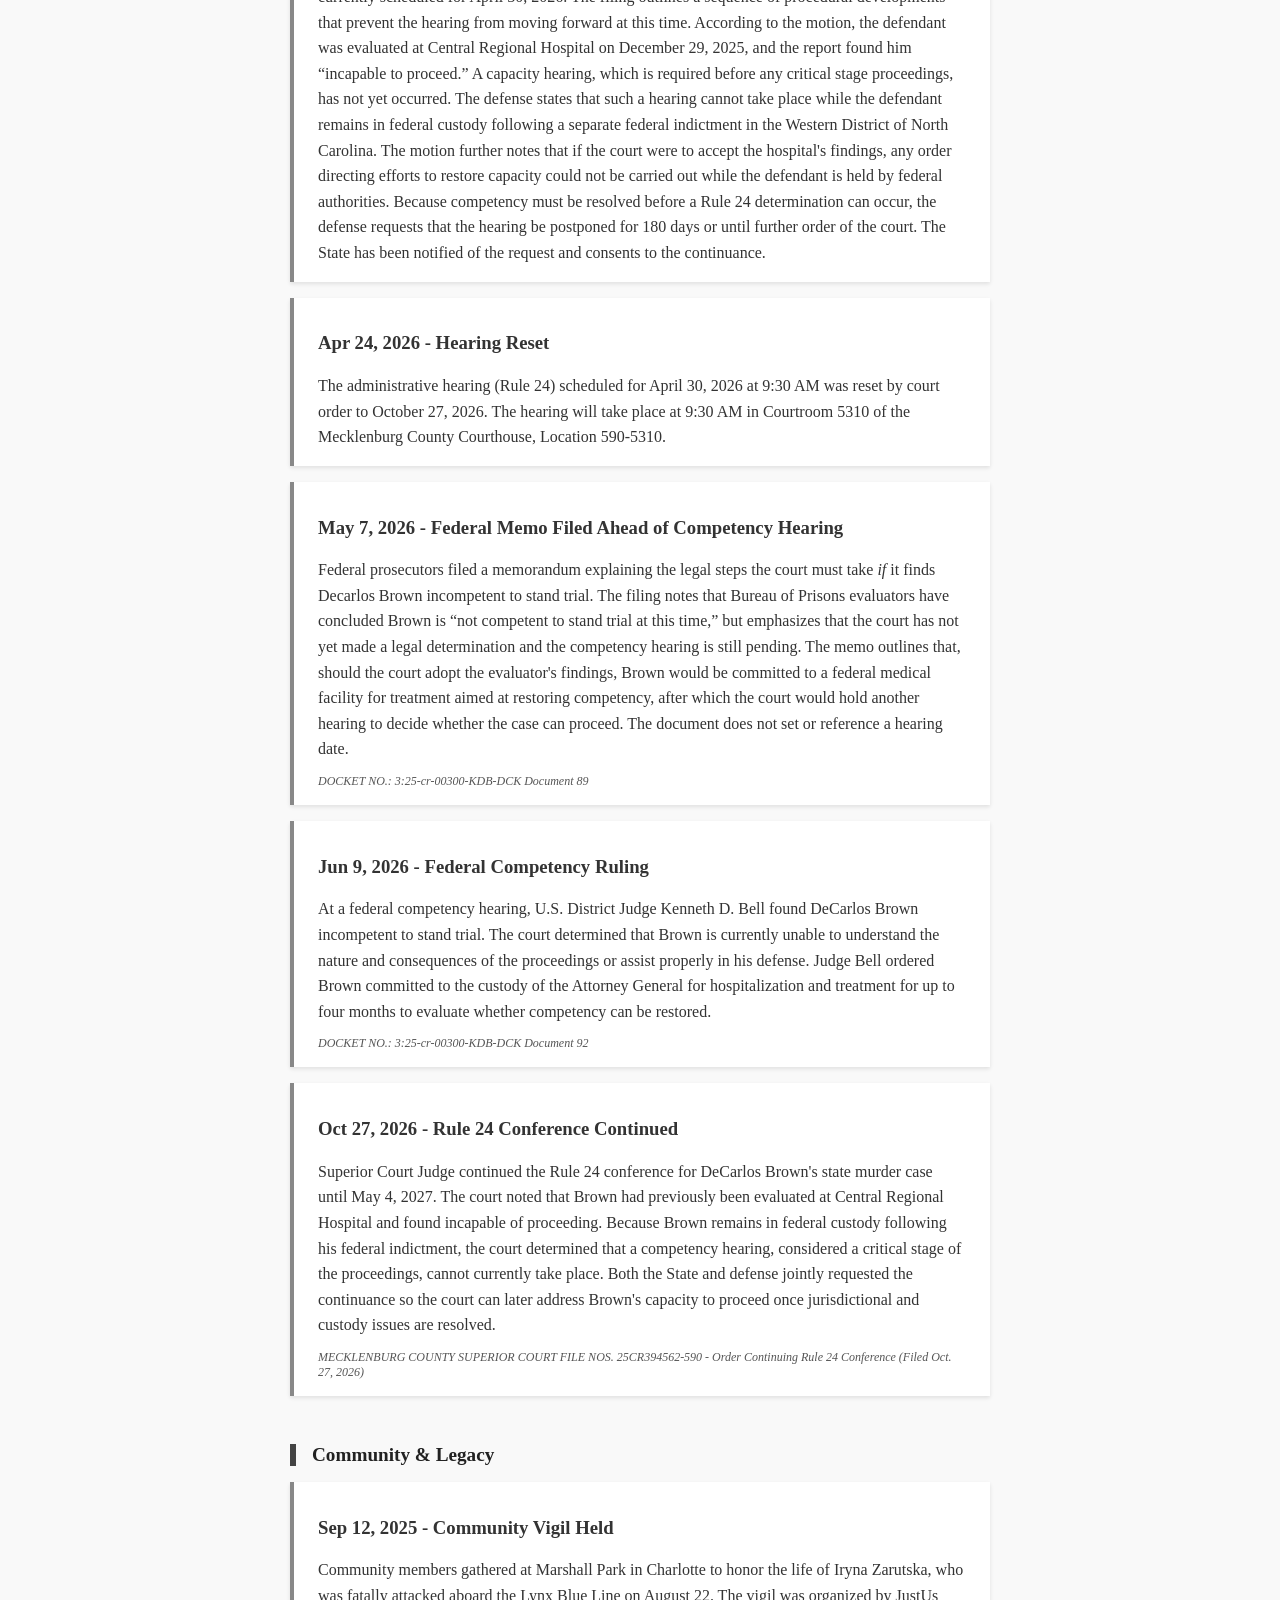
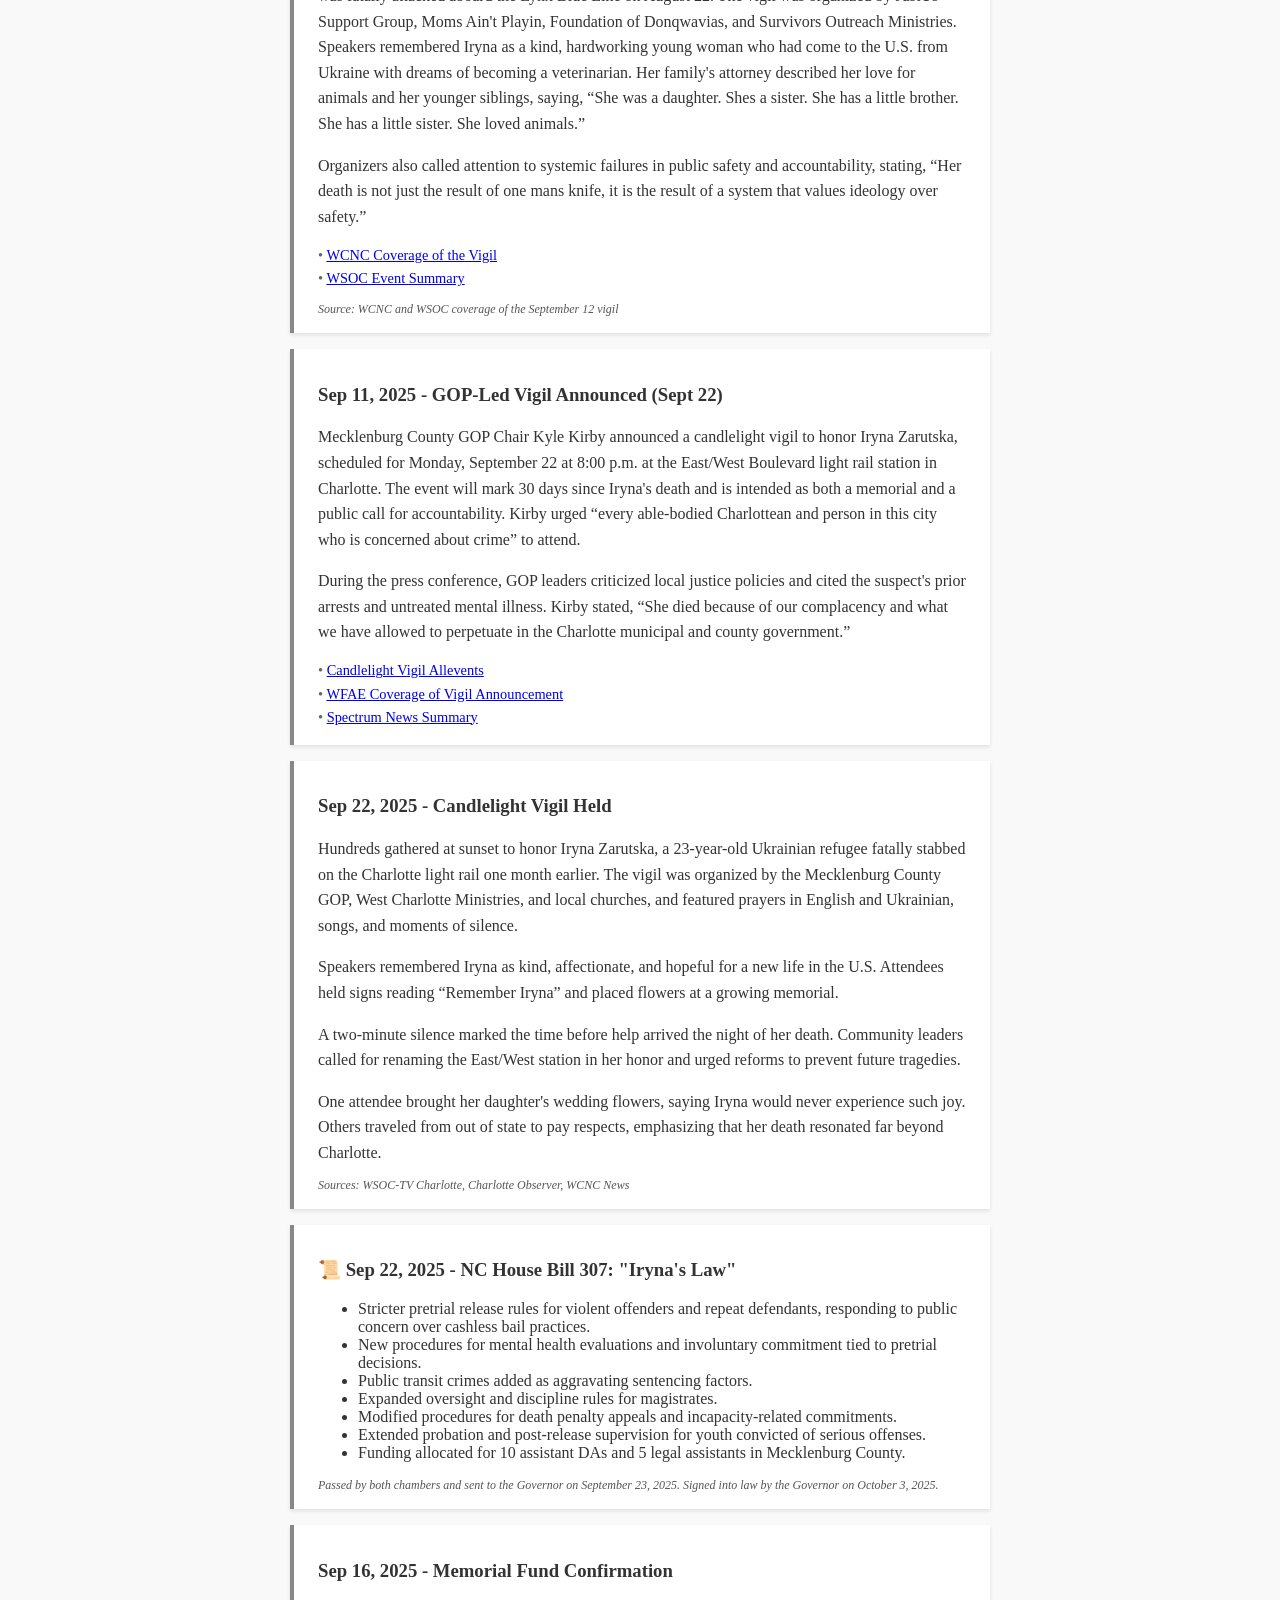
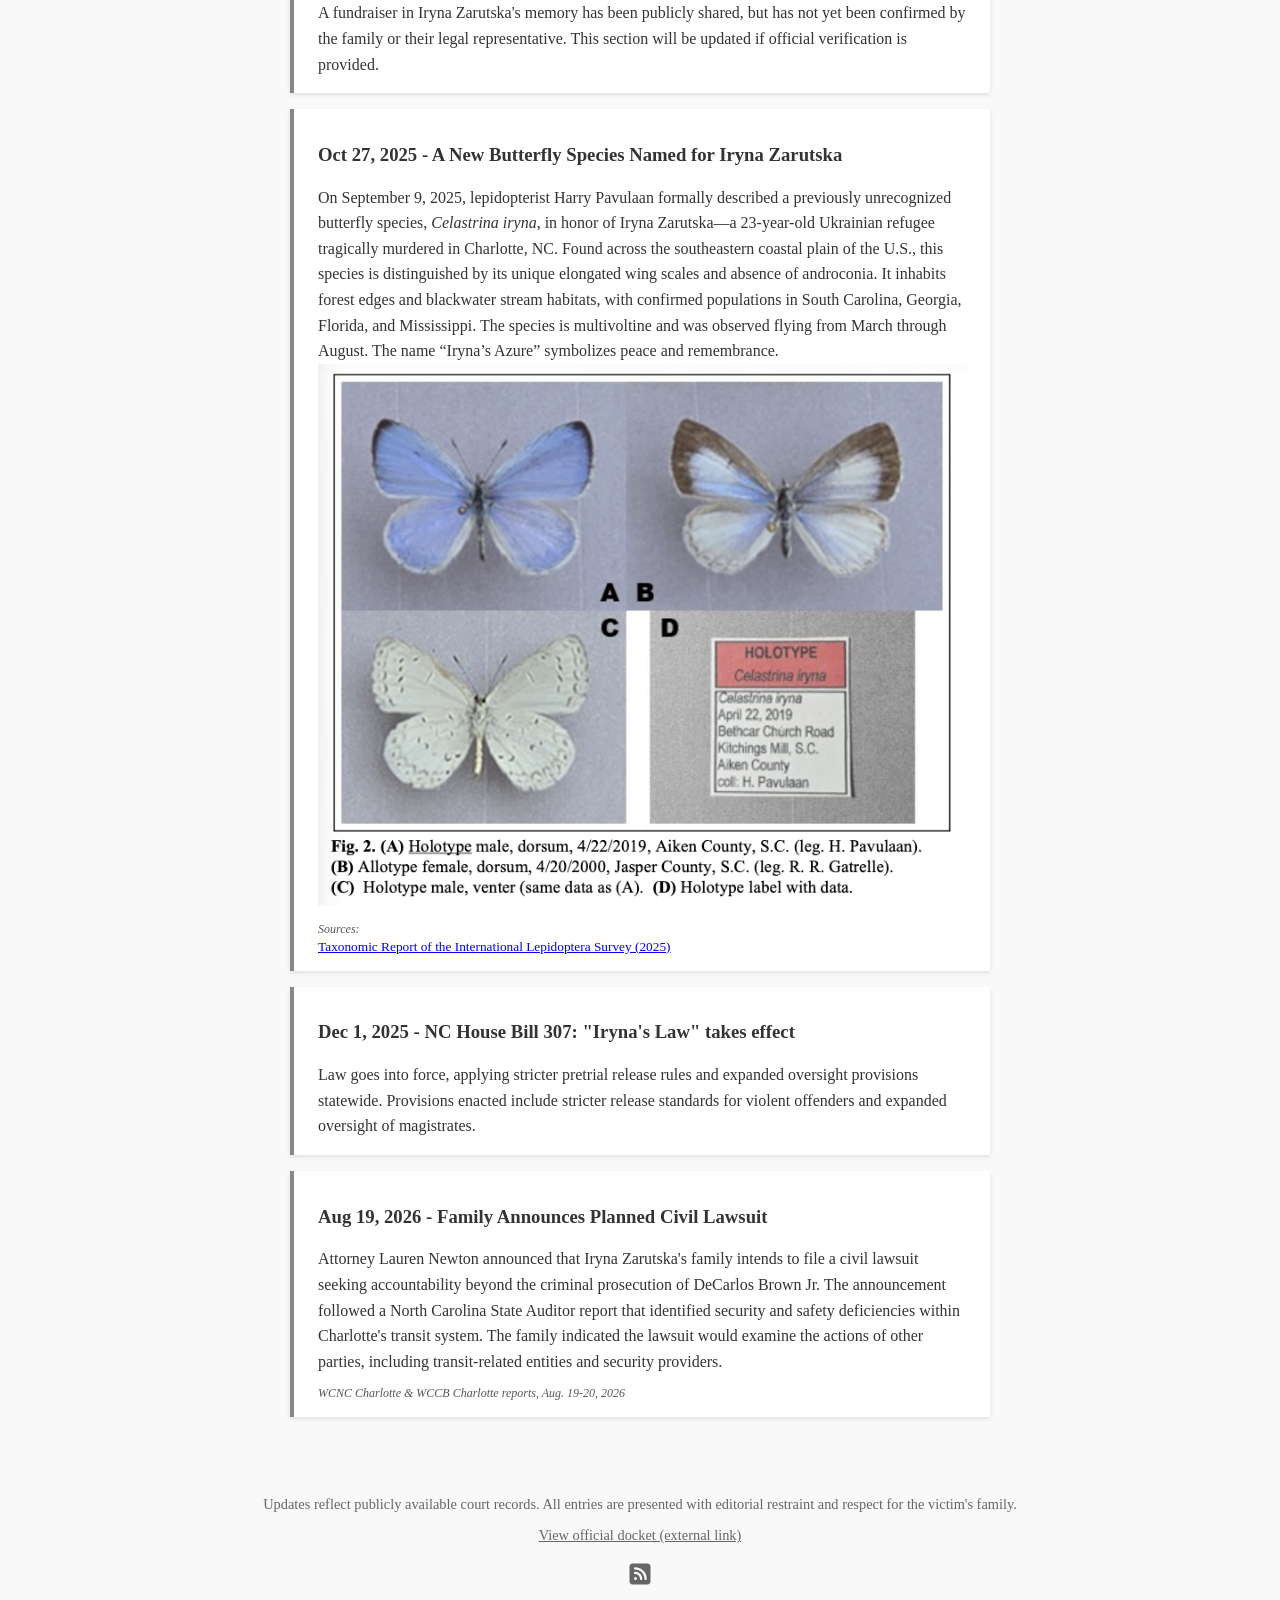
==== commit 088003f9: "Bug: fixed hot topic title" ====
--- a/index.html
+++ b/index.html
@@ -42,7 +42,7 @@
       </p>
       <p class="last-updated" id="release-tag">Last updated: loading…</p>
       <p class="hot-topic">
-       🚨 <strong>Federal Competency Ruling Cont.</strong>
+       🚨 <strong>Competency Ruling</strong>
       <a href=#Rule24ConferenceContinued2026 class="hot-topic-link">View timeline entry</a>
       </p>
 
@@ -301,7 +301,7 @@
         <p>Law goes into force, applying stricter pretrial release rules and expanded oversight provisions statewide. Provisions enacted include stricter release standards for violent offenders and expanded oversight of magistrates.</p>
   </section>
 
-      <section class="timeline-card" data-tag="civil" id="CivilLawsuitAnnouncement">
+      <section class="timeline-card" data-tag="community" id="CivilLawsuitAnnouncement">
         <h3>Aug 19, 2026 - Family Announces Planned Civil Lawsuit</h3>
         <p>Attorney Lauren Newton announced that Iryna Zarutska's family intends to file a civil lawsuit seeking accountability beyond the criminal prosecution of DeCarlos Brown Jr. The announcement followed a North Carolina State Auditor report that identified security and safety deficiencies within Charlotte's transit system. The family indicated the lawsuit would examine the actions of other parties, including transit-related entities and security providers.</p>
         <small><em>WCNC Charlotte & WCCB Charlotte reports, Aug. 19-20, 2026</em></small>
